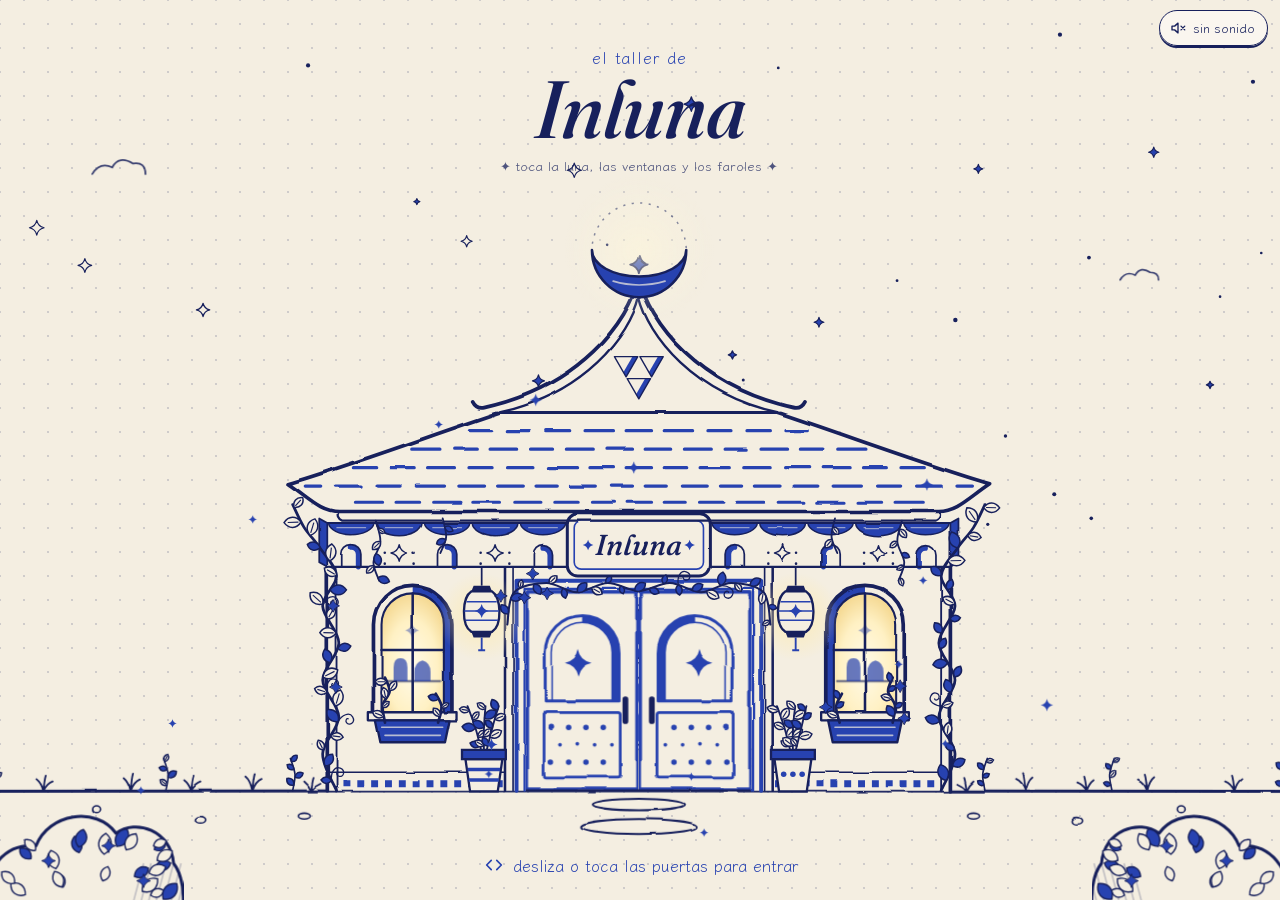
==== index.html @ dbde8cce "Catálogo digital Inluna: taller interactivo, galería de arcos y panel Co-Authored-By: Claude Opus 5." ====
<!doctype html>
<html lang="es">
<head>
  <meta charset="utf-8">
  <meta name="viewport" content="width=device-width, initial-scale=1, viewport-fit=cover">
  <title>Inluna · catálogo del taller</title>
  <meta name="description" content="Entra al taller de Inluna y descubre piezas hechas a mano, dibujadas con tinta azul.">
  <meta name="theme-color" content="#f4eee1">

  <!-- Vista previa cuando compartes el enlace (WhatsApp, Facebook…).
       Si cambias de dirección, actualiza estas dos líneas (ver LEEME.md, paso 3). -->
  <meta property="og:type" content="website">
  <meta property="og:url" content="https://7js2y6nz9j-netizen.github.io/catalogo/">
  <meta property="og:title" content="Inluna · catálogo del taller">
  <meta property="og:description" content="Entra al taller y descubre las piezas hechas a mano.">
  <meta property="og:image" content="https://7js2y6nz9j-netizen.github.io/catalogo/img/compartir.png">
  <meta name="twitter:card" content="summary_large_image">

  <link rel="icon" href="img/icono.svg" type="image/svg+xml">
  <link rel="apple-touch-icon" href="img/icono-180.png">
  <link rel="preconnect" href="https://fonts.googleapis.com">
  <link rel="preconnect" href="https://fonts.gstatic.com" crossorigin>
  <link rel="stylesheet" href="https://fonts.googleapis.com/css2?family=Fraunces:ital,opsz,wght@0,9..144,400..600;1,9..144,400..600&family=Klee+One:wght@400;600&display=swap">
  <link rel="stylesheet" href="css/base.css">
  <link rel="stylesheet" href="css/piezas.css">
  <link rel="stylesheet" href="css/catalogo.css">
</head>
<body>
  <!-- 1 · Cargador: los tres triángulos girando -->
  <div id="cargador" class="cargador" role="status" aria-live="polite">
    <div class="cargador-centro">
      <svg class="logo logo-giro" viewBox="0 0 100 88" aria-hidden="true" focusable="false">
        <g class="tri" style="transform-origin:26px 16.7px"><path class="tri-fondo" d="M4,4L48,4L26,42.1Z"/><path class="tri-banda" d="M37.8,4L48,4L26,42.1L20.9,33.3Z"/><path class="tri-borde" pathLength="1" d="M4,4L48,4L26,42.1Z"/></g>
        <g class="tri" style="transform-origin:74px 16.7px"><path class="tri-fondo" d="M52,4L96,4L74,42.1Z"/><path class="tri-banda" d="M85.8,4L96,4L74,42.1L68.9,33.3Z"/><path class="tri-borde" pathLength="1" d="M52,4L96,4L74,42.1Z"/></g>
        <g class="tri" style="transform-origin:50px 58px"><path class="tri-fondo" d="M28,45.3L72,45.3L50,83.4Z"/><path class="tri-banda" d="M61.8,45.3L72,45.3L50,83.4L44.9,74.6Z"/><path class="tri-borde" pathLength="1" d="M28,45.3L72,45.3L50,83.4Z"/></g>
      </svg>
      <p class="cargador-texto">abriendo el taller</p>
    </div>
  </div>

  <!-- 2 · Entrada: la fachada interactiva (js/fachada.js) -->
  <section id="entrada" class="entrada" aria-label="Entrada al taller" hidden></section>

  <!-- 3 · Interior: la galería de arcos (js/taller.js) -->
  <main id="taller" class="taller" hidden>
    <div class="t-pared papel" aria-hidden="true"></div>
    <div class="t-luna"></div>
    <div class="t-friso" aria-hidden="true"></div>
    <div class="t-enredaderas" aria-hidden="true"></div>
    <div class="t-lamparas"></div>
    <div class="t-contenido">
      <header class="t-cabecera"></header>
      <section class="galeria" aria-label="Colecciones del taller">
        <div class="arcada" role="list" tabindex="0" aria-label="Desliza para ver las colecciones"></div>
        <button class="galeria-flecha anterior" type="button" aria-label="Colección anterior"><svg class="icono" viewBox="0 0 24 24" fill="none" stroke="currentColor" stroke-width="2" stroke-linecap="round" stroke-linejoin="round" aria-hidden="true"><path d="M15 5l-7 7 7 7"/></svg></button>
        <button class="galeria-flecha siguiente" type="button" aria-label="Colección siguiente"><svg class="icono" viewBox="0 0 24 24" fill="none" stroke="currentColor" stroke-width="2" stroke-linecap="round" stroke-linejoin="round" aria-hidden="true"><path d="M9 5l7 7-7 7"/></svg></button>
      </section>
      <div class="galeria-pie">
        <div class="puntos"></div>
        <p class="galeria-pista">← desliza para recorrer el taller →</p>
      </div>
      <nav class="t-contacto" aria-label="Contacto"></nav>
    </div>
  </main>

  <!-- Colección abierta, ficha de cada pieza y contacto -->
  <section id="coleccion" class="coleccion papel" aria-labelledby="col-titulo" hidden></section>
  <dialog id="ficha" class="ficha" aria-labelledby="ficha-nombre"></dialog>
  <dialog id="contacto" class="dialogo-contacto" aria-label="Contacto y pedidos"></dialog>
  <div id="avisos" class="avisos" aria-live="polite"></div>

  <!-- Filtro de tinta para fotos que aún no tienen su versión dibujada -->
  <svg width="0" height="0" style="position:absolute" aria-hidden="true" focusable="false">
    <filter id="tinta-foto" color-interpolation-filters="sRGB">
      <feColorMatrix type="matrix" values="0.2126 0.7152 0.0722 0 0  0.2126 0.7152 0.0722 0 0  0.2126 0.7152 0.0722 0 0  0 0 0 1 0"/>
      <feComponentTransfer><feFuncR type="discrete" tableValues="0 0.3 0.6 1"/><feFuncG type="discrete" tableValues="0 0.3 0.6 1"/><feFuncB type="discrete" tableValues="0 0.3 0.6 1"/></feComponentTransfer>
      <feComponentTransfer><feFuncR type="table" tableValues="0.09 0.153 0.957"/><feFuncG type="table" tableValues="0.125 0.259 0.933"/><feFuncB type="table" tableValues="0.361 0.69 0.882"/></feComponentTransfer>
    </filter>
  </svg>

  <noscript><p style="position:relative;z-index:99;padding:24px;text-align:center">Para entrar al taller necesitas activar JavaScript.</p></noscript>

  <script src="js/config.js"></script>
  <script src="js/arte.js"></script>
  <script src="js/escenas.js"></script>
  <script src="js/sonido.js"></script>
  <script src="js/demo.js"></script>
  <script src="js/datos.js"></script>
  <script src="js/nucleo.js"></script>
  <script src="js/animaciones.js"></script>
  <script src="js/fachada.js"></script>
  <script src="js/taller.js"></script>
  <script src="js/catalogo.js"></script>
</body>
</html>
---- css/base.css ----
/* ==================================================================
   base.css · Papel, tinta y tipografías compartidas (catálogo y panel)
   ================================================================== */
:root {
  --tinta: #2742b0;
  --oscura: #17205c;
  --papel: #f4eee1;
  --papel-2: #ebe2cf;
  --papel-3: #fbf8f1;
  --tinta-suave: rgba(39, 66, 176, 0.1);
  --linea: rgba(23, 32, 92, 0.18);
  --sombra: 0 14px 28px -16px rgba(23, 32, 92, 0.45);
  --f-titulo: 'Fraunces', 'Iowan Old Style', 'Palatino Linotype', Georgia, serif;
  --f-mano: 'Klee One', 'Segoe Print', 'Bradley Hand', 'Comic Sans MS', cursive;
  --f-ui: system-ui, -apple-system, 'Segoe UI', Roboto, 'Helvetica Neue', Arial, sans-serif;
  --radio: 14px;
  --seguro-abajo: env(safe-area-inset-bottom, 0px);
  --seguro-arriba: env(safe-area-inset-top, 0px);
  color-scheme: light;
}

*, *::before, *::after { box-sizing: border-box; }
html { -webkit-text-size-adjust: 100%; text-size-adjust: 100%; }
body {
  margin: 0;
  min-height: 100vh;
  min-height: 100svh;
  background-color: var(--papel);
  color: var(--oscura);
  font-family: var(--f-ui);
  font-size: 16px;
  line-height: 1.5;
  -webkit-font-smoothing: antialiased;
  -webkit-tap-highlight-color: transparent;
}
img, svg { display: block; max-width: 100%; }
button, input, textarea, select { font: inherit; color: inherit; }
a { color: inherit; }
[hidden] { display: none !important; }

/* Papel punteado, como tu libreta */
.papel {
  background-color: var(--papel);
  background-image: radial-gradient(circle, rgba(23, 32, 92, 0.17) 1.05px, transparent 1.55px);
  background-size: 24px 24px;
  background-position: 12px 12px;
}

.solo-lectores {
  position: absolute !important; width: 1px; height: 1px; padding: 0; margin: -1px;
  overflow: hidden; clip: rect(0 0 0 0); white-space: nowrap; border: 0;
}

.icono { width: 1.25em; height: 1.25em; flex: none; }

/* ---------- Logo (colores por CSS para que siga a config.js) ---------- */
.logo { overflow: visible; }
.logo .tri-fondo { fill: var(--papel-3); }
.logo .tri-banda { fill: var(--tinta); }
.logo .tri-borde { fill: none; stroke: var(--oscura); stroke-width: 2.6; stroke-linejoin: round; }
.logo .tri-estrella { fill: none; stroke: var(--tinta); }

/* ---------- Botones ---------- */
.boton {
  display: inline-flex; align-items: center; justify-content: center; gap: 0.55em;
  min-height: 48px; padding: 0.7em 1.3em;
  border: 2px solid var(--oscura); border-radius: 999px;
  background: var(--papel-3); color: var(--oscura);
  font-family: var(--f-ui); font-weight: 600; font-size: 15px; line-height: 1.2;
  text-decoration: none; cursor: pointer;
  box-shadow: 0 3px 0 var(--oscura);
  transition: transform 0.15s ease, box-shadow 0.15s ease, background-color 0.2s ease;
}
.boton:hover { background: #fff; }
.boton:active { transform: translateY(3px); box-shadow: 0 0 0 var(--oscura); }
.boton:focus-visible { outline: 3px solid var(--tinta); outline-offset: 3px; }
.boton-tinta { background: var(--tinta); color: var(--papel-3); }
.boton-tinta:hover { background: #2f4dc4; }
.boton-plano { box-shadow: none; border-color: var(--linea); background: transparent; }
.boton-plano:active { transform: scale(0.97); }
.boton[disabled], .boton[aria-disabled='true'] { opacity: 0.55; pointer-events: none; }
.boton-icono {
  display: inline-grid; place-items: center; width: 44px; height: 44px; padding: 0;
  border: 1.5px solid var(--linea); border-radius: 50%;
  background: var(--papel-3); color: var(--oscura); cursor: pointer; text-decoration: none;
  transition: transform 0.15s ease, background-color 0.2s ease;
}
.boton-icono:active { transform: scale(0.92); }
.boton-icono:focus-visible { outline: 3px solid var(--tinta); outline-offset: 2px; }

/* ---------- Avisos (toasts) ---------- */
.avisos {
  position: fixed; left: 0; right: 0; bottom: calc(18px + var(--seguro-abajo)); z-index: 200;
  display: grid; justify-items: center; gap: 8px; pointer-events: none; padding: 0 16px;
}
.aviso {
  max-width: 420px; padding: 11px 18px; border-radius: 14px;
  background: var(--oscura); color: var(--papel-3);
  font-size: 14.5px; line-height: 1.35; box-shadow: var(--sombra);
  animation: aviso-entra 0.35s cubic-bezier(0.2, 0.9, 0.3, 1.2) both;
}
.aviso.error { background: #7a1f2b; }
.aviso.sale { animation: aviso-sale 0.3s ease both; }
@keyframes aviso-entra { from { opacity: 0; transform: translateY(14px) scale(0.96); } }
@keyframes aviso-sale { to { opacity: 0; transform: translateY(8px); } }

/* ---------- Animaciones compartidas ---------- */
@keyframes trazar { to { stroke-dashoffset: 0; } }
@keyframes aparecer { from { opacity: 0; } to { opacity: 1; } }
@keyframes girar { 0% { transform: rotate(0deg); } 50%, 100% { transform: rotate(360deg); } }

/* Logo girando (carga) */
.logo-giro .tri { animation: girar 1.8s cubic-bezier(0.65, 0, 0.35, 1) 0.35s infinite both; }
.logo-giro .tri:nth-child(2) { animation-delay: 0.46s; }
.logo-giro .tri:nth-child(3) { animation-delay: 0.57s; }
.logo-giro .tri-borde { stroke-dasharray: 1 1; stroke-dashoffset: 1; animation: trazar 0.6s cubic-bezier(0.6, 0, 0.3, 1) forwards; }
.logo-giro .tri:nth-child(2) .tri-borde { animation-delay: 0.08s; }
.logo-giro .tri:nth-child(3) .tri-borde { animation-delay: 0.16s; }
.logo-giro .tri-banda { opacity: 0; animation: aparecer 0.35s ease 0.35s forwards; }
.logo-giro.quieto .tri { animation: none; }

@media (prefers-reduced-motion: reduce) {
  *, *::before, *::after { animation-duration: 0.01ms !important; animation-iteration-count: 1 !important; transition-duration: 0.01ms !important; scroll-behavior: auto !important; }
  .logo-giro .tri { animation: none !important; }
}
---- css/piezas.css ----
/* ==================================================================
   piezas.css · Marcos de arco y animaciones "de uso" de cada pieza
   (los comparten el catálogo y la vista previa del panel)
   ================================================================== */
.marco { position: relative; display: block; aspect-ratio: 4 / 5; transition: transform 0.2s ease; }
.marco-img {
  position: absolute; left: 5.6%; right: 5.6%; top: 4.4%; bottom: 3.2%; overflow: hidden;
  border-radius: 50% 50% 0 0 / 38.5% 38.5% 0 0; background: var(--papel-2);
}
.marco-img img { width: 100%; height: 100%; object-fit: cover; opacity: 0; transition: opacity 0.4s ease; }
.marco-img img.cargada { opacity: 1; }
.marco-arco { position: absolute; inset: 0; width: 100%; height: 100%; pointer-events: none; }
.sin-foto { display: grid; place-items: center; width: 100%; height: 100%; }
.sin-foto .logo { width: 40%; opacity: 0.45; }
/* fotos que aún no tienen su versión dibujada: filtro de tinta en vivo */
.foto-cruda { filter: url(#tinta-foto); }

/* ---------- animaciones de uso ---------- */
.marco-img.anim-girar { background: var(--papel); }
.anim-colgar img { transform-origin: 50% 4%; animation: colgar 2s ease-in-out infinite alternate; }
.anim-girar img { animation: girar-lento 10s linear infinite; }
.anim-flores img { transform-origin: 50% 100%; animation: mecerse 2.2s ease-in-out infinite alternate; }
.anim-hojear img { transform-origin: 20% 90%; animation: hojear-libro 2.6s ease-in-out infinite; }
@keyframes colgar { from { transform: rotate(-3.5deg); } to { transform: rotate(3.5deg); } }
@keyframes girar-lento { from { transform: rotate(0deg) scale(1.12); } to { transform: rotate(360deg) scale(1.12); } }
@keyframes mecerse { from { transform: rotate(-2.2deg); } to { transform: rotate(2.2deg); } }
@keyframes hojear-libro { 0%, 60%, 100% { transform: rotate(0); } 72% { transform: rotate(-2deg) translateY(-2px); } }
.anim-capa { position: absolute; pointer-events: none; z-index: 1; }
.anim-capa svg { width: 100%; height: 100%; overflow: visible; }
.anim-capa.vapor { left: 31%; top: 2%; width: 34%; height: 33%; }
.vapor path { fill: none; stroke: var(--tinta); stroke-width: 3; stroke-linecap: round; opacity: 0; animation: vapor 2.1s ease-out infinite; }
.vapor .v2 { animation-delay: 0.7s; }
.vapor .v3 { animation-delay: 1.4s; }
@keyframes vapor {
  0% { opacity: 0; transform: translateY(16px) scaleY(0.6); }
  30% { opacity: 0.8; }
  100% { opacity: 0; transform: translateY(-12px) scaleY(1.05); }
}
.anim-capa.llama { left: 41%; top: 4%; width: 18%; height: 18%; }
.llama path { transform-box: fill-box; transform-origin: 50% 100%; }
.llama .ll-a { fill: var(--tinta); stroke: var(--oscura); stroke-width: 1.4; animation: llama 0.7s ease-in-out infinite alternate; }
.llama .ll-b { fill: #fff3c4; animation: llama 0.5s ease-in-out infinite alternate-reverse; }
@keyframes llama { from { transform: scale(1, 1) skewX(-4deg); } to { transform: scale(0.9, 1.12) skewX(4deg); } }
.anim-capa.hoja {
  right: 3%; bottom: 2%; width: 30%; aspect-ratio: 1; transform-origin: 100% 100%;
  background: linear-gradient(135deg, rgba(0, 0, 0, 0) 49%, #fffdf6 50%, #e7dcc4 100%);
  clip-path: polygon(100% 0, 100% 100%, 0 100%); filter: drop-shadow(-2px -2px 2px rgba(23, 32, 92, 0.3));
  animation: pagina 2.6s ease-in-out infinite;
}
@keyframes pagina { 0%, 50%, 100% { transform: scale(0.12); } 66% { transform: scale(1); } 82% { transform: scale(0.85); } }
.anim-capa.brillo {
  inset: 0; background: linear-gradient(115deg, transparent 36%, rgba(255, 255, 255, 0.8) 50%, transparent 64%);
  transform: translateX(-130%); animation: brillo 2.8s ease-in-out infinite;
}
@keyframes brillo { 0%, 55% { transform: translateX(-130%); } 100% { transform: translateX(130%); } }
.anim-capa.flores { left: 26%; top: 1%; width: 48%; height: 24%; }
.flores path { fill: var(--tinta); transform-box: fill-box; transform-origin: center; animation: flor-brota 2.2s ease-in-out infinite; }
.flores .f2 { animation-delay: 0.35s; }
.flores .f3 { animation-delay: 0.7s; }
@keyframes flor-brota { 0%, 100% { transform: scale(0) rotate(0); } 35%, 70% { transform: scale(1) rotate(45deg); } }

@media (prefers-reduced-motion: reduce) {
  [class*='anim-'] img, .anim-capa, .anim-capa * { animation: none !important; }
}
---- css/catalogo.css ----
/* ==================================================================
   catalogo.css · Cargador → fachada interactiva → galería de arcos →
   colección → pieza. Todo alineado a un eje central.
   ================================================================== */
html.sin-scroll, html.sin-scroll body { overflow: hidden; }
body { overflow-x: hidden; }

/* ------------------------------------------------------------------
   1. CARGADOR
   ------------------------------------------------------------------ */
.cargador { position: fixed; inset: 0; z-index: 60; display: grid; place-items: center; }
.cargador::before {
  content: ''; position: absolute; inset: 0;
  background-color: var(--papel);
  background-image: radial-gradient(circle, rgba(23, 32, 92, 0.17) 1.05px, transparent 1.55px);
  background-size: 24px 24px; background-position: 12px 12px;
  transition: opacity 0.6s ease;
}
.cargador.transparente::before { opacity: 0; }
.cargador.transparente { pointer-events: none; }
.cargador-centro { position: relative; display: grid; justify-items: center; gap: 22px; padding: 20px; }
.logo-giro { width: 88px; height: auto; transform-origin: 50% 50%; }
.cargador-texto {
  margin: 0; padding-left: 0.34em; font-family: var(--f-mano); font-size: 13px;
  letter-spacing: 0.34em; color: var(--tinta); opacity: 0.8; transition: opacity 0.3s ease;
}
.cargador.transparente .cargador-texto { opacity: 0; }
.cargador-error { display: grid; justify-items: center; gap: 12px; max-width: 320px; text-align: center; }
.cargador-error h2 { margin: 0; font-family: var(--f-titulo); font-style: italic; font-weight: 500; font-size: 26px; }
.cargador-error p { margin: 0; font-family: var(--f-mano); }
.cargador-error .fila-botones { display: flex; flex-wrap: wrap; justify-content: center; gap: 10px; margin-top: 6px; }

/* ------------------------------------------------------------------
   Botón de sonido (en todas las escenas) y destellos al tocar
   ------------------------------------------------------------------ */
.boton-sonido {
  position: fixed; top: calc(10px + var(--seguro-arriba)); right: 12px; z-index: 55;
  display: inline-flex; align-items: center; gap: 6px; min-height: 36px; padding: 5px 12px 5px 9px;
  border: 1.5px solid var(--oscura); border-radius: 999px; background: rgba(251, 248, 241, 0.88);
  -webkit-backdrop-filter: blur(6px); backdrop-filter: blur(6px);
  font-family: var(--f-mano); font-size: 12.5px; color: var(--oscura); cursor: pointer;
  box-shadow: 0 2px 0 var(--oscura); animation: aparecer 0.5s ease both;
}
.boton-sonido .icono { width: 18px; height: 18px; }
.boton-sonido[aria-pressed='true'] { background: var(--tinta); color: var(--papel-3); border-color: var(--tinta); }
.boton-sonido:active { transform: translateY(2px); box-shadow: none; }
.destellos { position: fixed; inset: 0; z-index: 70; pointer-events: none; overflow: hidden; }
.chispita {
  position: absolute; background: var(--tinta);
  -webkit-mask: var(--destello) center / contain no-repeat; mask: var(--destello) center / contain no-repeat;
}
.chispita.clara { background: #fff4cc; }

/* ------------------------------------------------------------------
   2. ENTRADA · la fachada simétrica
   ------------------------------------------------------------------ */
.entrada {
  position: fixed; inset: 0; z-index: 40; overflow: hidden; background: var(--papel);
  touch-action: pinch-zoom; -webkit-user-select: none; user-select: none;
}
.entrada.desvanecer { opacity: 0; transition: opacity 0.42s ease; pointer-events: none; }
.escena {
  position: absolute; inset: 0;
  background-color: var(--papel);
  background-image: radial-gradient(circle, rgba(23, 32, 92, 0.17) 1.05px, transparent 1.55px);
  background-size: 24px 24px; background-position: 12px 12px;
}
.cielo-fondo { position: absolute; left: 0; right: 0; top: 0; height: 62%; pointer-events: none; opacity: 0; transition: opacity 0.8s ease 0.2s; }
.cielo-fondo svg { width: 100%; height: 100%; }
.entrada.lista .cielo-fondo { opacity: 1; }
.chispa { transform-box: fill-box; transform-origin: center; animation: titilar 2.6s ease-in-out calc(var(--i, 0) * -0.55s) infinite; }
@keyframes titilar { 0%, 100% { opacity: 1; transform: scale(1); } 50% { opacity: 0.3; transform: scale(0.6); } }
.nube { position: absolute; pointer-events: none; opacity: 0; transition: opacity 1s ease 0.5s; }
.entrada.lista .nube { opacity: 0.85; }
.nube svg { width: 100%; animation: nube 11s ease-in-out infinite alternate; }
.nube-1 { top: 17%; left: 7%; width: 76px; }
.nube-2 { top: 29%; right: 8%; width: 60px; }
.nube-2 svg { animation-duration: 9s; animation-direction: alternate-reverse; }
@keyframes nube { to { transform: translateX(26px); } }
.fugaz {
  position: absolute; top: var(--y, 12vh); left: -22vw; width: 96px; height: 2px; pointer-events: none; opacity: 0;
  background: linear-gradient(90deg, transparent, var(--oscura)); border-radius: 2px; transform: rotate(16deg);
}
.fugaz::after {
  content: ''; position: absolute; right: -7px; top: -6px; width: 14px; height: 14px; background: var(--tinta);
  -webkit-mask: var(--destello) center / contain no-repeat; mask: var(--destello) center / contain no-repeat;
}
.fugaz.vuela { animation: fugaz 1s cubic-bezier(0.3, 0, 0.6, 1) forwards; }
@keyframes fugaz {
  0% { opacity: 0; transform: translate(0, 0) rotate(16deg); }
  12% { opacity: 1; }
  100% { opacity: 0; transform: translate(135vw, 38vw) rotate(16deg); }
}

.entrada-columna { position: absolute; inset: 0; display: flex; flex-direction: column; align-items: center; }
.entrada-titulo {
  position: relative; z-index: 4; text-align: center; flex: none;
  padding: calc(clamp(20px, 5vh, 56px) + var(--seguro-arriba)) 20px 0;
  opacity: 0; transition: opacity 0.7s ease 0.15s;
}
.entrada.lista .entrada-titulo { opacity: 1; }
.entrada-antes { margin: 0 0 2px; font-family: var(--f-mano); font-size: 16px; letter-spacing: 0.06em; color: var(--tinta); }
.entrada-nombre {
  margin: 0; font-family: var(--f-titulo); font-style: italic; font-weight: 500;
  font-size: clamp(44px, min(14vw, 9vh), 88px); line-height: 0.95; letter-spacing: -0.015em;
}
.cielo { position: relative; z-index: 3; flex: 1 1 0; min-height: 64px; width: 100%; display: grid; place-items: center; }
.luna {
  width: clamp(64px, min(30vw, 17vh), 150px); aspect-ratio: 1; padding: 0; border: 0; background: none; cursor: pointer;
  opacity: 0; transform: scale(0.7); transition: opacity 0.7s ease 0.25s, transform 0.7s cubic-bezier(0.2, 0.9, 0.3, 1.3) 0.25s;
}
.entrada.lista .luna { opacity: 1; transform: none; }
.luna svg { width: 100%; height: 100%; overflow: visible; animation: luna-flota 3.6s ease-in-out infinite alternate; }
.luna .luna-halo, .luna .luna-llena { transform-box: fill-box; transform-origin: center; }
.luna .luna-halo { opacity: 0.55; }
.luna .luna-llena { opacity: 0; }
.luna.brilla svg { animation: luna-brilla 0.9s ease; }
.luna.brilla .luna-llena { animation: luna-llena 0.9s ease; }
.luna.brilla .luna-halo { animation: luna-halo 0.9s ease; }
.luna:focus-visible { outline: 3px solid var(--tinta); outline-offset: 4px; border-radius: 50%; }
@keyframes luna-flota { to { transform: translateY(-6px); } }
@keyframes luna-brilla { 35% { transform: scale(1.14) rotate(-5deg); } }
@keyframes luna-llena { 25%, 60% { opacity: 0.95; } }
@keyframes luna-halo { 35% { opacity: 1; transform: scale(1.25); } }

.casa {
  position: relative; z-index: 2; flex: none;
  width: min(118vw, 780px, calc((100vh - 300px) * 1.2308));
  width: min(118vw, 780px, calc((100svh - 300px) * 1.2308));
  aspect-ratio: 640 / 520;
}
.casa > .fachada-svg { position: absolute; inset: 0; width: 100%; height: 100%; overflow: visible; pointer-events: none; }
.fachada-casa { z-index: 2; opacity: 0; transition: opacity 0.7s ease; }
.fachada-viva { z-index: 5; }
.entrada.lista .fachada-casa { opacity: 1; }
.fz-letrero { font-family: var(--f-titulo); font-style: italic; font-weight: 500; font-size: 25px; }
.fz-logo { opacity: 0; }
.fz-logo.visible { opacity: 1; }

/* enredaderas que crecen */
.fachada-viva .tallo, .t-enredaderas .tallo { stroke-dasharray: 1 1; stroke-dashoffset: 1; }
.fachada-viva .hoja, .t-enredaderas .hoja { transform-box: fill-box; transform-origin: 0% 50%; transform: scale(0); }
.fachada-viva .hoja.flor, .t-enredaderas .hoja.flor { transform-origin: 50% 50%; }
.entrada.viva .fachada-viva .tallo,
.taller .t-enredaderas .tallo { animation: trazar calc(var(--dur, 1.8s) * 0.7) linear calc(var(--d, 0s) * 0.7) forwards; }
.entrada.viva .fachada-viva .hoja,
.taller .t-enredaderas .hoja { animation: brotar 0.4s cubic-bezier(0.3, 1.6, 0.5, 1) calc(var(--d, 0s) * 0.7) forwards; }
@keyframes brotar { to { transform: scale(1); } }

/* puertas: se abren según --abre (0 a 1) */
.puertas { position: absolute; z-index: 1; perspective: 700px; perspective-origin: 50% 40%; opacity: 0; transition: opacity 0.7s ease; }
.entrada.lista .puertas { opacity: 1; }
.puertas::after {
  content: ''; position: absolute; left: -45%; right: -45%; top: 15%; bottom: -35%; pointer-events: none; z-index: 3;
  background: radial-gradient(closest-side, rgba(255, 242, 200, 0.9), rgba(255, 242, 200, 0));
  opacity: calc(var(--abre, 0) * 1); transition: opacity 0.5s ease;
}
.hueco { position: absolute; inset: 0; overflow: hidden; background: var(--papel); }
.hueco svg { width: 100%; height: 100%; }
.hueco-marco { animation: flotar-hueco 1.8s ease-in-out calc(var(--i, 0) * -0.6s) infinite alternate; }
@keyframes flotar-hueco { to { transform: translateY(-5px); } }
.puertas-boton {
  position: absolute; inset: 0; padding: 0; margin: 0; border: 0; background: none;
  cursor: grab; transform-style: preserve-3d; touch-action: none;
}
.entrada.arrastrando .puertas-boton { cursor: grabbing; }
.puertas-boton:focus-visible { outline: 3px solid var(--tinta); outline-offset: 6px; }
.hoja-puerta {
  position: absolute; top: 0; bottom: 0; width: 50%;
  transform-style: preserve-3d; transition: transform 0.6s cubic-bezier(0.3, 0.1, 0.2, 1);
}
.hoja-puerta.izq { left: 0; transform-origin: 0 50%; transform: rotateY(calc(var(--abre, 0) * 84deg)); }
.hoja-puerta.der { right: 0; transform-origin: 100% 50%; transform: rotateY(calc(var(--abre, 0) * -84deg)); }
.entrada.arrastrando .hoja-puerta { transition: none; }
.hoja-puerta svg { width: 100%; height: 100%; }
.hoja-puerta.der svg { transform: scaleX(-1); }
.hoja-puerta::after {
  content: ''; position: absolute; inset: 0; opacity: calc(var(--abre, 0) * 1);
  background: linear-gradient(90deg, rgba(23, 32, 92, 0.08), rgba(23, 32, 92, 0.5));
}
.hoja-puerta.der::after { background: linear-gradient(270deg, rgba(23, 32, 92, 0.08), rgba(23, 32, 92, 0.5)); }
.entrada.llamar:not(.arrastrando):not(.abriendo) .hoja-puerta.izq { animation: entreabrir-izq 2.8s ease-in-out infinite; }
.entrada.llamar:not(.arrastrando):not(.abriendo) .hoja-puerta.der { animation: entreabrir-der 2.8s ease-in-out infinite; }
@keyframes entreabrir-izq { 0%, 50%, 100% { transform: rotateY(0deg); } 66% { transform: rotateY(20deg); } 82% { transform: rotateY(5deg); } }
@keyframes entreabrir-der { 0%, 50%, 100% { transform: rotateY(0deg); } 66% { transform: rotateY(-20deg); } 82% { transform: rotateY(-5deg); } }
@media (hover: hover) {
  .entrada:not(.abriendo) .puertas-boton:hover .hoja-puerta { animation: none; }
  .entrada:not(.abriendo):not(.arrastrando) .puertas-boton:hover .hoja-puerta.izq { transform: rotateY(16deg); }
  .entrada:not(.abriendo):not(.arrastrando) .puertas-boton:hover .hoja-puerta.der { transform: rotateY(-16deg); }
}

/* ventanas, faroles y macetas que se pueden tocar */
.ventana-luz, .farol, .maceta { position: absolute; padding: 0; margin: 0; border: 0; background: none; cursor: pointer; }
.ventana-luz { z-index: 1; opacity: 0; transition: opacity 0.7s ease; }
.entrada.lista .ventana-luz { opacity: 1; }
.ventana-luz svg { width: 100%; height: 100%; }
.ventana-luz .vl-apagada { opacity: 0; transition: opacity 0.3s ease; }
.ventana-luz.apagada .vl-apagada { opacity: 0.9; }
.ventana-luz .vl-destello { transform-box: fill-box; transform-origin: center; animation: titilar 2.2s ease-in-out infinite; }
.farol { z-index: 3; transform-origin: 50% 0; animation: farol-quieto 2.4s ease-in-out infinite alternate; opacity: 0; transition: opacity 0.7s ease; }
.entrada.lista .farol { opacity: 1; }
.farol svg { position: relative; width: 100%; height: 100%; overflow: visible; transform-origin: 50% 0; }
.farol.mece svg { animation: farol-mece 1.4s cubic-bezier(0.3, 0, 0.3, 1); }
.farol-luz {
  position: absolute; left: 50%; top: 50%; width: 190%; aspect-ratio: 1; border-radius: 50%; pointer-events: none;
  transform: translate(-50%, -45%); background: radial-gradient(closest-side, rgba(255, 234, 166, 0.7), rgba(255, 234, 166, 0));
  animation: farol-luz 1.8s ease-in-out infinite alternate;
}
.farol.mece .farol-luz { animation: farol-destella 1.4s ease; }
@keyframes farol-quieto { from { transform: rotate(-2deg); } to { transform: rotate(2deg); } }
@keyframes farol-mece { 12% { transform: rotate(22deg); } 32% { transform: rotate(-15deg); } 52% { transform: rotate(9deg); } 74% { transform: rotate(-4deg); } 100% { transform: rotate(0); } }
@keyframes farol-luz { from { opacity: 0.65; } to { opacity: 1; } }
@keyframes farol-destella { 20% { opacity: 1; transform: translate(-50%, -45%) scale(1.3); } }
.maceta { z-index: 3; opacity: 0; transition: opacity 0.7s ease; }
.entrada.lista .maceta { opacity: 1; }
.maceta svg { width: 100%; height: 100%; overflow: visible; }
.maceta .mc-planta { transform-box: fill-box; transform-origin: 50% 100%; animation: planta 2.6s ease-in-out infinite alternate; }
.maceta .mc-flor { transform: scale(0); transition: transform 0.45s cubic-bezier(0.3, 1.7, 0.5, 1); }
.maceta.florece .mc-flor { transform: scale(1); }
.maceta.gira .mc-flor { animation: flor-gira 0.7s ease; }
@keyframes planta { from { transform: rotate(-2.5deg); } to { transform: rotate(2.5deg); } }
@keyframes flor-gira { 50% { transform: scale(1.3) rotate(72deg); } 100% { transform: scale(1) rotate(144deg); } }
.ventana-luz:focus-visible, .farol:focus-visible, .maceta:focus-visible { outline: 3px solid var(--tinta); outline-offset: 3px; border-radius: 10px; }

.entrada-pistas {
  position: relative; z-index: 4; flex: none; text-align: center;
  padding: clamp(6px, 1.5vh, 14px) 16px calc(clamp(14px, 3vh, 34px) + var(--seguro-abajo));
}
.entrada-pista {
  display: inline-flex; align-items: center; gap: 8px; margin: 0;
  font-family: var(--f-mano); font-size: 16px; color: var(--tinta);
  opacity: 0; transition: opacity 0.5s ease 0.5s;
}
.entrada-pista2 { margin: 8px 0 0; font-family: var(--f-mano); font-size: 13px; color: var(--oscura); opacity: 0; transition: opacity 0.6s ease 1.8s; }
.entrada.viva .entrada-pista { opacity: 1; }
.entrada.viva .entrada-pista2 { opacity: 0.75; }
.entrada.abriendo .entrada-pista, .entrada.abriendo .entrada-pista2 { opacity: 0; transition-delay: 0s; transition-duration: 0.25s; }
.pista-icono { width: 22px; height: 22px; animation: senalar-lados 1.2s ease-in-out infinite; }
@keyframes senalar-lados { 50% { transform: scaleX(1.3); } }
.entrada.abriendo .fachada-viva { opacity: 0; transition: opacity 0.35s ease 0.25s; }

.frente { position: absolute; left: 0; right: 0; bottom: 0; height: 0; z-index: 6; pointer-events: none; }
.arbusto { position: absolute; bottom: -10px; width: clamp(76px, 20vw, 200px); opacity: 0; transition: opacity 0.8s ease 0.4s; }
.entrada.lista .arbusto { opacity: 1; }
.arbusto svg { width: 100%; }
.arbusto.izq { left: -14px; }
.arbusto.der { right: -14px; transform: scaleX(-1); }
.chispas-vivas { position: absolute; inset: 0; z-index: 7; pointer-events: none; }
.chispa-viva {
  position: absolute; left: -5px; top: -5px; width: 9px; height: 9px; background: var(--tinta);
  -webkit-mask: var(--destello) center / contain no-repeat; mask: var(--destello) center / contain no-repeat;
  animation: chispa-viva 1.8s ease-in-out infinite alternate;
}
.chispa-viva.grande { width: 13px; height: 13px; left: -7px; top: -7px; }
@keyframes chispa-viva { from { opacity: 0.2; scale: 0.55; } to { opacity: 0.9; scale: 1.05; } }

/* ------------------------------------------------------------------
   3. TALLER · galería de arcos (pantalla completa, sin scroll)
   ------------------------------------------------------------------ */
.taller { position: fixed; inset: 0; overflow: hidden; background: var(--papel); }
.taller > * { transition: transform 0.5s cubic-bezier(0.2, 0.8, 0.2, 1), opacity 0.4s ease, filter 0.4s ease; }
.taller.atras .t-contenido { transform: scale(0.94); opacity: 0.5; }
.t-pared { position: absolute; inset: 0; }
.t-friso {
  position: absolute; left: 0; right: 0; top: 0; z-index: 5; height: 54px;
  background-repeat: repeat-x; background-size: auto 100%; background-position: 50% 0;
  animation: friso-baja 0.6s cubic-bezier(0.2, 0.8, 0.25, 1) both;
}
@keyframes friso-baja { from { transform: translateY(-100%); } }
.t-luna {
  position: absolute; left: 50%; top: calc(54px + clamp(64px, 12vh, 108px)); z-index: 1;
  width: min(92vw, calc(var(--nicho) * 1.62)); margin-left: calc(min(92vw, calc(var(--nicho) * 1.62)) / -2);
  opacity: 0; animation: aparecer 0.8s ease 0.15s forwards;
}
.t-luna-boton { display: block; width: 100%; padding: 0; border: 0; background: none; cursor: pointer; }
.t-luna-boton svg { width: 100%; height: auto; }
.t-luna-boton.brilla svg { animation: luna-brilla 0.9s ease; }
.t-lamparas { position: absolute; left: 0; right: 0; top: 50px; z-index: 6; height: 0; }
.t-lampara {
  position: absolute; top: 0; width: 56px; padding: 0; border: 0; background: none; cursor: pointer;
  transform-origin: 50% 0; animation: farol-quieto 2.6s ease-in-out infinite alternate;
}
.t-lampara.izq { left: max(8px, calc(50% - var(--nicho) * 0.5 - 92px)); }
.t-lampara.der { right: max(8px, calc(50% - var(--nicho) * 0.5 - 92px)); animation-delay: -1.3s; }
.t-lampara svg { width: 100%; overflow: visible; transform-origin: 50% 0; }
.t-lampara.mece svg { animation: farol-mece 1.4s cubic-bezier(0.3, 0, 0.3, 1); }
.t-lampara .lp-luz { animation: farol-luz 1.8s ease-in-out infinite alternate; }
.t-enredaderas { position: absolute; left: 0; right: 0; top: 46px; z-index: 6; height: 0; pointer-events: none; }
.t-enr { position: absolute; top: 0; width: 44px; }
.t-enr svg { width: 100%; overflow: visible; }
.t-enr.izq { left: 0; }
.t-enr.der { right: 0; transform: scaleX(-1); }

.taller { --nicho: min(62vw, 310px, calc((100vh - 330px) * 0.64)); --nicho: min(62vw, 310px, calc((100svh - 330px) * 0.64)); }
.t-contenido {
  position: absolute; inset: 0; z-index: 3; display: grid;
  grid-template-columns: minmax(0, 1fr); grid-template-rows: auto minmax(0, 1fr) auto auto;
  padding-top: 54px;
}
.t-contenido > * { min-width: 0; }
.t-cabecera { text-align: center; padding: 10px 70px 0; animation: subir-suave 0.6s cubic-bezier(0.2, 0.8, 0.25, 1) 0.1s both; }
.t-antes { margin: 0; font-family: var(--f-mano); font-size: 14px; color: var(--tinta); letter-spacing: 0.06em; }
.t-nombre { margin: 0; font-family: var(--f-titulo); font-style: italic; font-weight: 500; font-size: clamp(34px, 9vw, 52px); line-height: 1; }
@keyframes subir-suave { from { opacity: 0; transform: translateY(14px); } }

.galeria { position: relative; min-height: 0; display: flex; align-items: center; }
.arcada {
  display: flex; align-items: center; width: 100%; height: 100%;
  overflow-x: auto; overflow-y: hidden; scroll-snap-type: x mandatory; scrollbar-width: none;
  overscroll-behavior-x: contain; touch-action: pan-x;
  padding: 10px calc(50% - var(--nicho) / 2);
}
.arcada::-webkit-scrollbar { display: none; }
.arcada:focus-visible { outline: none; }
.arcada:focus-visible .nicho.enfocado .nicho-placa { outline: 3px solid var(--tinta); outline-offset: 3px; }
.nicho-caja { flex: 0 0 var(--nicho); scroll-snap-align: center; animation: subir-suave 0.6s cubic-bezier(0.2, 0.8, 0.25, 1) 0.15s both; }
.pilar { flex: 0 0 20px; width: 20px; margin-top: calc(var(--nicho) * -0.35); opacity: 0.8; }
@media (min-width: 600px) { .pilar { flex-basis: 30px; width: 30px; } }
.pilar svg { width: 100%; }
.nicho {
  display: block; width: 100%; padding: 0; margin: 0; border: 0; background: none; cursor: pointer;
  color: inherit; text-align: center; transform-origin: 50% 55%; will-change: transform;
}
.nicho-marco { position: relative; display: block; aspect-ratio: 4 / 5; animation: flotar 3.2s ease-in-out infinite alternate; }
.nicho-marco::before {
  content: ''; position: absolute; left: -22%; right: -22%; top: -12%; bottom: -10%; z-index: -1; pointer-events: none;
  background: radial-gradient(closest-side, rgba(255, 240, 190, 0.95), rgba(255, 240, 190, 0) 72%);
  opacity: 0; transition: opacity 0.35s ease;
}
.nicho.enfocado .nicho-marco::before { opacity: 1; }
.nicho-sombra {
  display: block; width: 58%; height: 12px; margin: 6px auto 0; border-radius: 50%;
  background: radial-gradient(closest-side, rgba(23, 32, 92, 0.3), rgba(23, 32, 92, 0));
  animation: sombra-flota 3.2s ease-in-out infinite alternate;
}
.nicho-placa {
  display: block; width: 88%; margin: 6px auto 0; padding: 7px 10px 8px;
  background: var(--papel-3); border: 1.5px solid var(--oscura); border-radius: 12px; box-shadow: 0 3px 0 var(--oscura);
}
.nicho-nombre { display: block; font-family: var(--f-titulo); font-style: italic; font-weight: 500; font-size: clamp(17px, 5vw, 21px); line-height: 1.15; }
.nicho-cuenta { display: block; font-family: var(--f-mano); font-weight: 600; font-size: 13px; color: var(--tinta); }
.nicho-sello {
  position: absolute; left: 50%; top: -12px; z-index: 3; transform: translateX(-50%); white-space: nowrap;
  padding: 2px 11px; border: 1.5px solid var(--oscura); border-radius: 999px; background: var(--tinta); color: var(--papel-3);
  font-family: var(--f-mano); font-size: 12px; font-weight: 600; box-shadow: 0 2px 0 var(--oscura);
}
.galeria-vacia { margin: auto; padding: 20px; font-family: var(--f-mano); font-size: 17px; text-align: center; }
.galeria-flecha {
  position: absolute; top: 42%; z-index: 4; display: none; place-items: center; width: 48px; height: 48px;
  border: 2px solid var(--oscura); border-radius: 50%; background: var(--papel-3); color: var(--oscura);
  cursor: pointer; box-shadow: 0 3px 0 var(--oscura);
}
.galeria-flecha.anterior { left: max(12px, calc(50% - var(--nicho) * 0.5 - 150px)); }
.galeria-flecha.siguiente { right: max(12px, calc(50% - var(--nicho) * 0.5 - 150px)); }
.galeria-flecha:active { transform: translateY(2px); box-shadow: none; }
@media (hover: hover) and (pointer: fine) { .galeria-flecha { display: grid; } }

.galeria-pie { text-align: center; padding: 4px 16px 0; }
.puntos { display: flex; justify-content: center; gap: 2px; }
.puntos button { width: 24px; height: 24px; padding: 0; border: 0; background: none; cursor: pointer; display: grid; place-items: center; }
.puntos button::before { content: ''; width: 8px; height: 8px; border-radius: 50%; border: 1.5px solid var(--oscura); transition: transform 0.2s ease, background-color 0.2s ease; }
.puntos button.activo::before { background: var(--tinta); border-color: var(--tinta); transform: scale(1.3); }
.galeria-pista { margin: 0; font-family: var(--f-mano); font-size: 13px; color: var(--tinta); animation: pista-latido 1.6s ease-in-out infinite; transition: opacity 0.4s ease; }
.taller.recorrido .galeria-pista { opacity: 0; }
@keyframes pista-latido { 50% { transform: translateX(4px); } }
.t-contacto {
  display: flex; align-items: center; justify-content: center; gap: 14px;
  padding: 10px 16px calc(14px + var(--seguro-abajo));
  animation: subir-suave 0.6s cubic-bezier(0.2, 0.8, 0.25, 1) 0.3s both;
}
.boton-hueco { width: 44px; height: 44px; }
.t-contacto .boton-icono { border-color: var(--oscura); box-shadow: 0 2px 0 var(--oscura); }
.boton-pedido .icono { width: 16px; height: 16px; }

/* ------------------------------------------------------------------
   4. COLECCIÓN (se abre desde su arco)
   ------------------------------------------------------------------ */
.coleccion { position: fixed; inset: 0; z-index: 30; }
.col-scroll { position: absolute; inset: 0; overflow-y: auto; overscroll-behavior: contain; }
.col-barra {
  position: sticky; top: 0; z-index: 6; display: grid; grid-template-columns: 1fr auto 1fr; align-items: center; gap: 8px;
  padding: calc(8px + var(--seguro-arriba)) 12px 8px;
  background: rgba(244, 238, 225, 0.92); -webkit-backdrop-filter: blur(8px); backdrop-filter: blur(8px);
  border-bottom: 1px solid var(--linea);
}
.volver {
  justify-self: start; display: inline-flex; align-items: center; gap: 4px; min-height: 40px; padding: 0 15px 0 8px;
  border: 1.5px solid var(--oscura); border-radius: 999px; background: var(--papel-3);
  font-weight: 600; font-size: 14.5px; text-decoration: none; box-shadow: 0 2px 0 var(--oscura);
}
.volver:active { transform: translateY(2px); box-shadow: none; }
.col-marca .logo { width: 34px; }
.col-cabecera { text-align: center; padding: 22px 20px 0; }
.col-antes { margin: 0; font-family: var(--f-mano); color: var(--tinta); letter-spacing: 0.05em; }
.col-titulo { margin: 0; font-family: var(--f-titulo); font-style: italic; font-weight: 500; font-size: clamp(38px, 11vw, 62px); line-height: 1.05; }
.col-cuenta { margin: 4px 0 0; font-family: var(--f-mano); font-size: 15px; opacity: 0.85; }
.chips { display: flex; gap: 8px; overflow-x: auto; padding: 16px 16px 26px; scrollbar-width: none; justify-content: safe center; }
.chips::-webkit-scrollbar { display: none; }
.chip {
  flex: none; padding: 7px 15px; border: 1.5px solid var(--oscura); border-radius: 999px;
  background: var(--papel-3); font-size: 14px; font-weight: 600; text-decoration: none; white-space: nowrap;
}
.chip.activo { background: var(--tinta); border-color: var(--tinta); color: var(--papel-3); }

/* rejilla alineada: todas las tarjetas del mismo tamaño */
.rejilla {
  display: grid; grid-template-columns: repeat(auto-fill, minmax(min(40vw, 200px), 1fr));
  gap: 26px 18px; max-width: 1080px; margin: 0 auto; padding: 4px 18px 20px;
}
.tarjeta {
  display: flex; flex-direction: column; color: inherit; text-decoration: none; outline: none;
  animation: subir-tarjeta 0.55s cubic-bezier(0.2, 0.8, 0.25, 1) calc(var(--i, 0) * 45ms + 80ms) both;
}
@keyframes subir-tarjeta { from { opacity: 0; transform: translateY(28px) scale(0.96); } }
.tarjeta-flota { display: block; animation: flotar var(--fd, 3.6s) ease-in-out var(--fdel, 0s) infinite alternate; }
@keyframes flotar { from { transform: translateY(0); } to { transform: translateY(-8px); } }
.tarjeta:active .marco { transform: scale(0.97); }
@media (hover: hover) { .tarjeta:hover .marco { transform: translateY(-3px) scale(1.02); } }
.tarjeta:focus-visible .marco { outline: 3px solid var(--tinta); outline-offset: 6px; border-radius: 50% 50% 8px 8px / 40% 40% 8px 8px; }
.tarjeta-sombra {
  display: block; width: 58%; height: 11px; margin: 4px auto 0; border-radius: 50%;
  background: radial-gradient(closest-side, rgba(23, 32, 92, 0.28), rgba(23, 32, 92, 0));
  animation: sombra-flota var(--fd, 3.6s) ease-in-out var(--fdel, 0s) infinite alternate;
}
@keyframes sombra-flota { from { transform: scaleX(1); opacity: 1; } to { transform: scaleX(0.76); opacity: 0.5; } }
.tarjeta-etiqueta {
  display: grid; align-content: center; min-height: 64px; margin: 6px 2px 0; padding: 7px 10px;
  background: var(--papel-3); border: 1.5px solid var(--oscura); border-radius: 10px; box-shadow: 0 2px 0 var(--oscura); text-align: center;
}
.tarjeta-nombre {
  font-family: var(--f-titulo); font-weight: 500; font-size: 15.5px; line-height: 1.2;
  display: -webkit-box; -webkit-line-clamp: 2; -webkit-box-orient: vertical; overflow: hidden;
}
.tarjeta-precio { margin-top: 2px; font-family: var(--f-mano); font-weight: 600; font-size: 14px; color: var(--tinta); }
.sello {
  position: absolute; top: 11%; right: -6px; z-index: 2; transform: rotate(7deg);
  padding: 3px 10px; border: 1.5px solid var(--oscura); border-radius: 999px; background: var(--papel-3);
  font-family: var(--f-mano); font-weight: 600; font-size: 12px; line-height: 1.4; box-shadow: 0 2px 0 var(--oscura);
}
.sello.agotado { background: var(--oscura); color: var(--papel-3); }
.tarjeta.agotada .marco-img img.cargada { opacity: 0.7; filter: grayscale(0.5); }
.tarjeta.agotada .marco-img img.foto-cruda.cargada { filter: url(#tinta-foto) grayscale(0.5); }

/* ------------------------------------------------------------------
   5. PIEZA · ficha inmersiva (foto original)
   (los marcos y las animaciones de uso están en css/piezas.css)
   ------------------------------------------------------------------ */
.ficha {
  position: fixed; inset: 0; width: 100%; height: 100%; max-width: none; max-height: none;
  margin: 0; padding: 0; border: 0; background: transparent; color: var(--oscura); overflow: hidden;
}
.ficha::backdrop { background: rgba(244, 238, 225, 0.93); -webkit-backdrop-filter: blur(10px); backdrop-filter: blur(10px); }
.ficha[open]::backdrop { animation: aparecer 0.3s ease; }
.ficha.cerrando .ficha-escena { opacity: 0; transform: translateY(20px); transition: opacity 0.2s ease, transform 0.2s ease; }
.ficha-escena { position: absolute; inset: 0; overflow-y: auto; overscroll-behavior: contain; display: flex; flex-direction: column; }
.ficha-barra {
  position: sticky; top: 0; z-index: 4; display: flex; align-items: center; justify-content: space-between; gap: 10px;
  padding: calc(10px + var(--seguro-arriba)) 14px 8px;
  background: linear-gradient(rgba(244, 238, 225, 0.96) 70%, rgba(244, 238, 225, 0));
}
.ficha-nav { display: flex; align-items: center; gap: 8px; min-height: 44px; }
.ficha-nav .boton-icono, .ficha-cerrar { border-color: var(--oscura); box-shadow: 0 2px 0 var(--oscura); }
.boton-icono.girado .icono { transform: scaleX(-1); }
.ficha-pos { min-width: 44px; text-align: center; font-family: var(--f-mano); font-weight: 600; font-size: 14px; }
.ficha-cuerpo {
  flex: 1; display: grid; align-content: start; gap: 20px; width: 100%; max-width: 1040px; margin: 0 auto;
  padding: 2px 18px calc(28px + var(--seguro-abajo));
}
.vitrina { position: relative; justify-self: center; width: min(84vw, 440px, calc((100svh - 330px) * 0.8)); min-width: 220px; }
.vitrina-marco {
  position: relative; aspect-ratio: 4 / 5; overflow: hidden; border: 2px solid var(--oscura); border-radius: 22px;
  background: var(--papel-3); box-shadow: 0 5px 0 var(--oscura), 0 26px 40px -24px rgba(23, 32, 92, 0.55);
  transition: transform 0.2s ease-out;
}
.vitrina-marco::before {
  content: ''; position: absolute; inset: 7px; z-index: 2; pointer-events: none; border: 1.2px solid var(--tinta); border-radius: 16px; opacity: 0.6;
}
.vitrina-fotos { display: flex; height: 100%; overflow-x: auto; scroll-snap-type: x mandatory; scrollbar-width: none; }
.vitrina-fotos::-webkit-scrollbar { display: none; }
.vitrina-foto { flex: 0 0 100%; height: 100%; margin: 0; scroll-snap-align: center; display: grid; place-items: center; }
.vitrina-foto img { width: 100%; height: 100%; object-fit: contain; opacity: 0; transition: opacity 0.35s ease; }
.vitrina-foto img.cargada { opacity: 1; }
.vitrina-brillo {
  position: absolute; inset: 0; z-index: 3; pointer-events: none;
  background: radial-gradient(circle at var(--bx, 30%) var(--by, 18%), rgba(255, 255, 255, 0.4), rgba(255, 255, 255, 0) 46%);
}
.vitrina-puntos { display: flex; justify-content: center; gap: 2px; margin-top: 10px; }
.vitrina-puntos button { width: 26px; height: 26px; padding: 0; border: 0; background: none; cursor: pointer; display: grid; place-items: center; }
.vitrina-puntos button::before { content: ''; width: 8px; height: 8px; border-radius: 50%; border: 1.5px solid var(--oscura); }
.vitrina-puntos button.activo::before { background: var(--tinta); border-color: var(--tinta); }
.vitrina-sombra {
  display: block; width: 64%; height: 14px; margin: 6px auto 0; border-radius: 50%;
  background: radial-gradient(closest-side, rgba(23, 32, 92, 0.25), rgba(23, 32, 92, 0));
}
.ficha-info { width: 100%; max-width: 520px; justify-self: center; text-align: center; }
.ficha-cat { margin: 0; font-family: var(--f-mano); font-size: 15px; color: var(--tinta); }
.ficha-nombre { margin: 2px 0 8px; font-family: var(--f-titulo); font-weight: 500; font-size: clamp(28px, 8vw, 40px); line-height: 1.1; }
.ficha-precio-fila { display: flex; flex-wrap: wrap; align-items: center; justify-content: center; gap: 10px 12px; }
.ficha-precio { font-family: var(--f-mano); font-weight: 600; font-size: 24px; color: var(--tinta); }
.estado { padding: 3px 11px; border: 1.5px solid currentColor; border-radius: 999px; font-size: 12.5px; font-weight: 700; letter-spacing: 0.02em; }
.estado.disponible { color: #2d6a47; }
.estado.encargo { color: var(--tinta); }
.estado.agotado { color: #8a2433; }
.ficha-desc { margin: 16px 0 0; white-space: pre-line; font-size: 15.5px; line-height: 1.6; }
.ficha-acciones { display: grid; gap: 10px; margin-top: 22px; }
.ficha-acciones-fila { display: flex; gap: 10px; }
.ficha-acciones-fila .boton { flex: 1; }
.ficha-nota { margin: 16px 0 0; font-family: var(--f-mano); font-size: 13.5px; opacity: 0.75; }
@media (min-width: 860px) {
  .ficha-cuerpo { grid-template-columns: minmax(0, 1fr) minmax(0, 1fr); align-items: center; align-content: center; gap: 40px; }
  .vitrina { width: min(440px, calc((100svh - 150px) * 0.8)); }
  .ficha-info { text-align: left; justify-self: start; }
  .ficha-precio-fila { justify-content: flex-start; }
}

/* ------------------------------------------------------------------
   6. CONTACTO · noche con luna, olas y azulejos
   ------------------------------------------------------------------ */
.contacto { position: relative; margin-top: 46px; }
.contacto-noche {
  position: relative; overflow: hidden; padding: 58px 22px 118px; text-align: center; color: var(--papel-3);
  background-color: var(--tinta);
  background-image: repeating-linear-gradient(115deg, rgba(23, 32, 92, 0.24) 0 1.2px, transparent 1.2px 7px);
}
.contacto-festones {
  position: absolute; left: 0; right: 0; top: -1px; height: 24px;
  background: radial-gradient(circle at 50% 0, var(--papel) 12px, var(--oscura) 12.5px, var(--oscura) 14px, transparent 14.5px) 0 0 / 30px 24px repeat-x;
}
.c-estrella { position: absolute; fill: var(--papel-3); opacity: 0.9; animation: titilar 2.4s ease-in-out infinite; }
.c-estrella:nth-of-type(2n) { animation-delay: -1.1s; }
.c-estrella:nth-of-type(3n) { animation-delay: -0.5s; }
.contacto-luna { display: block; width: 62px; height: 62px; margin: 0 auto 8px; overflow: visible; }
.contacto-luna path { fill: var(--papel-3); }
.contacto-luna circle { stroke: var(--papel-3); stroke-width: 1.3; opacity: 0.55; }
.contacto-antes { margin: 0; font-family: var(--f-mano); font-size: 15px; opacity: 0.9; }
.contacto-titulo { margin: 2px 0 10px; font-family: var(--f-titulo); font-style: italic; font-weight: 500; font-size: clamp(32px, 9vw, 48px); line-height: 1.05; }
.contacto-texto { max-width: 34ch; margin: 0 auto 22px; font-family: var(--f-mano); font-size: 16px; line-height: 1.6; }
.contacto-botones { position: relative; z-index: 2; display: flex; flex-wrap: wrap; justify-content: center; gap: 12px; }
.boton-luna { background: var(--papel-3); color: var(--oscura); border-color: var(--papel-3); box-shadow: 0 3px 0 var(--oscura); }
.boton-luna:hover { background: #fff; }
.boton-luna-borde { background: transparent; color: var(--papel-3); border-color: var(--papel-3); box-shadow: 0 3px 0 var(--oscura); }
.boton-luna-borde:hover { background: rgba(255, 255, 255, 0.1); }
.contacto-olas {
  position: absolute; left: 0; right: 0; bottom: 0; height: 92px; pointer-events: none;
  background-repeat: repeat-x; background-position: 0 100%; background-size: 120px 92px;
  animation: olas 9s linear infinite;
}
@keyframes olas { to { background-position: 120px 100%; } }
.contacto-azulejos {
  display: grid; grid-template-columns: repeat(6, 1fr);
  border-top: 2px solid var(--oscura); border-bottom: 2px solid var(--oscura); background: var(--oscura); gap: 2px;
}
@media (min-width: 720px) { .contacto-azulejos { grid-template-columns: repeat(12, 1fr); } }
.azulejo { aspect-ratio: 1; background-color: var(--papel); background-size: 160%; background-position: center; }
.contacto-firma {
  display: flex; align-items: center; justify-content: center; gap: 10px; margin: 0;
  padding: 18px 16px calc(18px + var(--seguro-abajo)); background: var(--papel-3); font-size: 13px;
}
.contacto-firma .logo { width: 30px; }
.contacto-demo {
  margin: 0; padding: 0 16px calc(18px + var(--seguro-abajo)); background: var(--papel-3); text-align: center;
  font-family: var(--f-mano); font-size: 13px; color: var(--tinta);
}
.dialogo-contacto {
  position: fixed; inset: 0; width: 100%; height: 100%; max-width: none; max-height: none;
  margin: 0; padding: 0; border: 0; background: transparent; color: var(--oscura); overflow: hidden;
}
.dialogo-contacto::backdrop { background: rgba(23, 32, 92, 0.45); }
.hoja-contacto {
  position: absolute; left: 0; right: 0; bottom: 0; max-height: 100%; overflow-y: auto; overscroll-behavior: contain;
  background: var(--papel); animation: hoja-sube 0.4s cubic-bezier(0.2, 0.9, 0.25, 1) both;
}
.dialogo-contacto.cerrando .hoja-contacto { animation: hoja-baja 0.2s ease-in both; }
@keyframes hoja-sube { from { transform: translateY(100%); } }
@keyframes hoja-baja { to { transform: translateY(100%); } }
.hoja-contacto .contacto { margin-top: 0; }
.contacto-cerrar { position: absolute; top: 34px; right: 14px; z-index: 3; border-color: var(--papel-3); background: rgba(251, 248, 241, 0.95); }
@media (min-width: 720px) {
  .hoja-contacto { left: 50%; bottom: auto; top: 50%; width: min(760px, calc(100% - 48px)); max-height: calc(100% - 48px); transform: translate(-50%, -50%); border-radius: 24px; border: 2px solid var(--oscura); animation-name: hoja-aparece; }
  @keyframes hoja-aparece { from { opacity: 0; transform: translate(-50%, -46%); } }
  .dialogo-contacto.cerrando .hoja-contacto { animation: none; opacity: 0; transition: opacity 0.2s; }
}

@media (prefers-reduced-motion: reduce) {
  .tarjeta-flota, .tarjeta-sombra, .nicho-marco, .nicho-sombra, .farol, .t-lampara, .chispa, .hueco-marco,
  .chispa-viva, .luna svg, .nube svg, .contacto-olas, [class*='anim-'] img, .anim-capa, .anim-capa * { animation: none !important; }
}
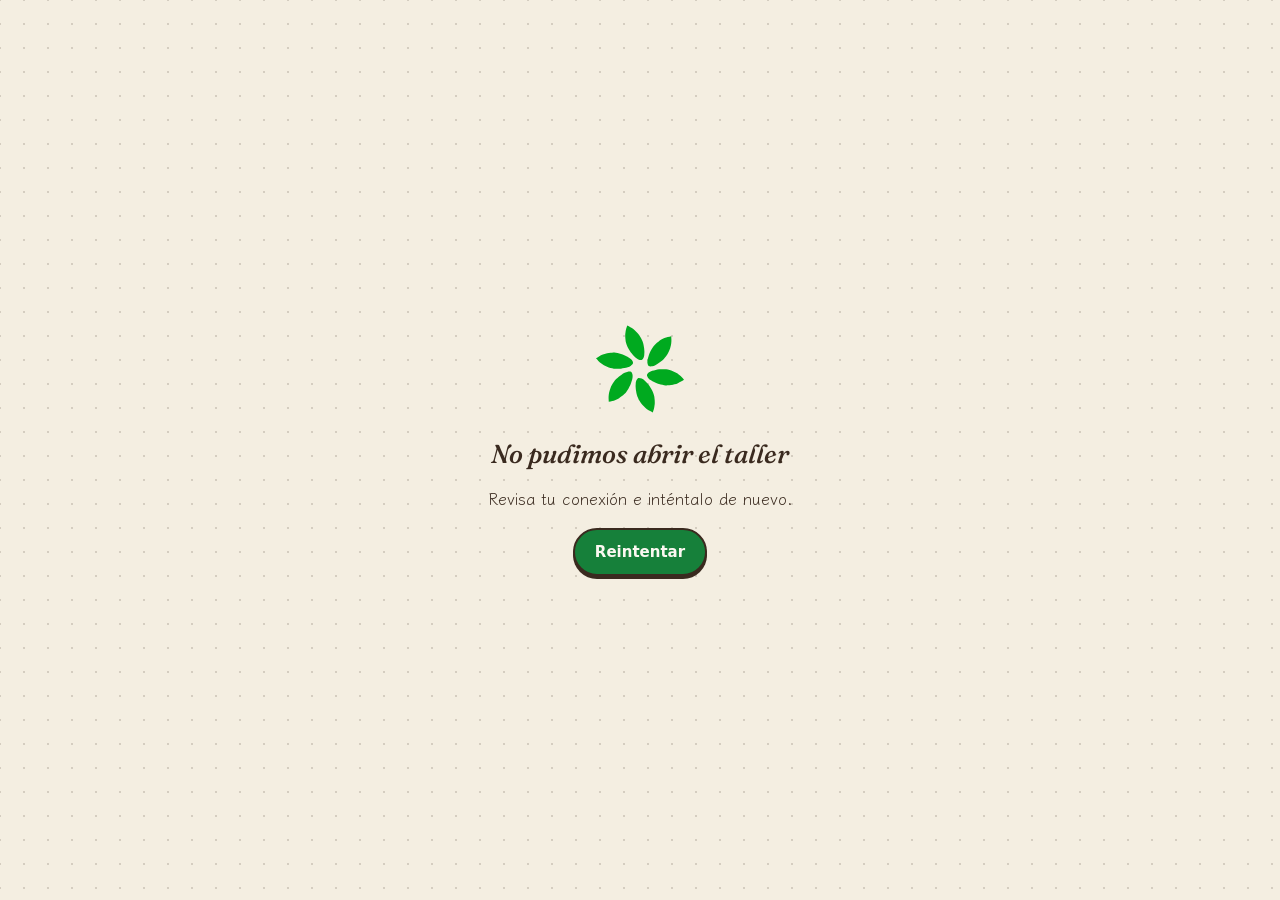
==== commit 896ef000: "Nuevo diseño: logo de hojas, luna de Inluna y paleta verde, café y talavera - Las seis hojas verdes " ====
--- a/index.html
+++ b/index.html
@@ -29,11 +29,7 @@
   <!-- 1 · Cargador: los tres triángulos girando -->
   <div id="cargador" class="cargador" role="status" aria-live="polite">
     <div class="cargador-centro">
-      <svg class="logo logo-giro" viewBox="0 0 100 88" aria-hidden="true" focusable="false">
-        <g class="tri" style="transform-origin:26px 16.7px"><path class="tri-fondo" d="M4,4L48,4L26,42.1Z"/><path class="tri-banda" d="M37.8,4L48,4L26,42.1L20.9,33.3Z"/><path class="tri-borde" pathLength="1" d="M4,4L48,4L26,42.1Z"/></g>
-        <g class="tri" style="transform-origin:74px 16.7px"><path class="tri-fondo" d="M52,4L96,4L74,42.1Z"/><path class="tri-banda" d="M85.8,4L96,4L74,42.1L68.9,33.3Z"/><path class="tri-borde" pathLength="1" d="M52,4L96,4L74,42.1Z"/></g>
-        <g class="tri" style="transform-origin:50px 58px"><path class="tri-fondo" d="M28,45.3L72,45.3L50,83.4Z"/><path class="tri-banda" d="M61.8,45.3L72,45.3L50,83.4L44.9,74.6Z"/><path class="tri-borde" pathLength="1" d="M28,45.3L72,45.3L50,83.4Z"/></g>
-      </svg>
+      <svg class="logo logo-giro" viewBox="0 0 100 100" aria-hidden="true" focusable="false"><g class="hojas-logo"><path class="hoja-logo" d="M0,37.9C1.2,37.2 2.2,36.4 3.4,35.7C4.5,35.1 5.7,34.4 6.9,33.9C8.2,33.3 9.4,32.9 10.7,32.6C12,32.2 13.3,31.9 14.6,31.7C15.9,31.5 17.3,31.4 18.6,31.4C19.9,31.3 21.3,31.4 22.6,31.6C23.9,31.7 25.2,32 26.5,32.3C27.8,32.7 29.1,33 30.3,33.5C31.6,33.9 32.8,34.5 34,35.1C35.2,35.7 36.4,36.3 37.5,37.1C38.6,37.8 39.8,38.6 40.5,39.6C41.3,40.6 42.2,42.1 42.1,43.2C41.9,44.3 40.7,45.4 39.7,46.2C38.7,47 37.3,47.5 36.1,48C34.8,48.4 33.5,48.7 32.2,49C30.9,49.3 29.6,49.5 28.3,49.7C27,49.8 25.6,49.8 24.3,49.8C22.9,49.8 21.6,49.8 20.3,49.6C19,49.5 17.6,49.2 16.4,48.9C15.1,48.5 13.8,48.1 12.6,47.5C11.4,47 10.2,46.4 9,45.7C7.9,45.1 6.7,44.4 5.7,43.5C4.6,42.7 3.6,41.8 2.7,40.9C1.8,39.9 0.9,38.9 0,37.9Z"/><path class="hoja-logo" d="M35.5,0.6C36.7,1.3 37.9,1.8 39.1,2.5C40.2,3.1 41.4,3.8 42.4,4.6C43.6,5.5 44.5,6.3 45.4,7.3C46.4,8.2 47.3,9.2 48.1,10.2C49,11.2 49.8,12.4 50.4,13.5C51.1,14.6 51.8,15.8 52.2,17.1C52.8,18.2 53.2,19.5 53.6,20.8C53.9,22.1 54.3,23.4 54.4,24.7C54.7,26 54.8,27.4 54.9,28.7C55,30 55.1,31.4 54.9,32.7C54.9,34 54.8,35.5 54.3,36.6C53.8,37.8 52.9,39.3 51.9,39.8C50.9,40.1 49.3,39.6 48.1,39.2C46.9,38.7 45.8,37.8 44.8,37C43.8,36 42.9,35.1 42,34.1C41.1,33.1 40.2,32.1 39.4,31.1C38.7,30 38,28.8 37.3,27.6C36.6,26.4 36,25.3 35.5,24.1C34.9,22.9 34.5,21.5 34.2,20.4C33.8,19 33.5,17.7 33.5,16.4C33.3,15.1 33.2,13.7 33.2,12.3C33.2,11.1 33.2,9.7 33.5,8.4C33.6,7 33.9,5.7 34.2,4.5C34.6,3.2 35.1,1.9 35.5,0.6Z"/><path class="hoja-logo" d="M85.5,12.7C85.5,14.1 85.7,15.4 85.7,16.8C85.7,18 85.7,19.4 85.5,20.7C85.4,22.2 85.1,23.4 84.7,24.7C84.4,26 84,27.3 83.5,28.5C83.1,29.7 82.5,31 81.8,32.1C81.2,33.3 80.5,34.4 79.6,35.5C78.9,36.5 78,37.5 77.1,38.5C76.1,39.4 75.2,40.4 74.1,41.2C73.1,42.1 72,42.9 70.9,43.6C69.8,44.3 68.7,45.1 67.4,45.6C66.3,46.2 65,46.9 63.8,47C62.5,47.2 60.7,47.2 59.8,46.6C59,45.8 58.6,44.2 58.4,43C58.2,41.7 58.5,40.3 58.7,39C59,37.6 59.4,36.4 59.8,35.1C60.2,33.8 60.6,32.6 61.1,31.4C61.7,30.2 62.4,29 63,27.8C63.7,26.6 64.4,25.5 65.2,24.5C65.9,23.4 66.9,22.3 67.8,21.5C68.7,20.5 69.7,19.6 70.9,18.9C71.9,18.1 73,17.3 74.2,16.6C75.3,16 76.5,15.3 77.8,14.9C79,14.3 80.3,13.9 81.5,13.6C82.8,13.3 84.2,13 85.5,12.7Z"/><path class="hoja-logo" d="M100,62.1C98.8,62.8 97.8,63.6 96.6,64.3C95.5,64.9 94.3,65.6 93.1,66.1C91.8,66.7 90.6,67.1 89.3,67.4C88,67.8 86.7,68.1 85.4,68.3C84.1,68.5 82.7,68.6 81.4,68.6C80.1,68.7 78.7,68.6 77.4,68.4C76.1,68.3 74.8,68 73.5,67.7C72.2,67.3 70.9,67 69.7,66.5C68.4,66.1 67.2,65.5 66,64.9C64.8,64.3 63.6,63.7 62.5,62.9C61.4,62.2 60.2,61.4 59.5,60.4C58.7,59.4 57.8,57.9 57.9,56.8C58.1,55.7 59.3,54.6 60.3,53.8C61.3,53 62.7,52.5 63.9,52C65.2,51.6 66.5,51.3 67.8,51C69.1,50.7 70.4,50.5 71.7,50.3C73,50.2 74.4,50.2 75.7,50.2C77.1,50.2 78.4,50.2 79.7,50.4C81,50.5 82.4,50.8 83.6,51.1C84.9,51.5 86.2,51.9 87.4,52.5C88.6,53 89.8,53.6 91,54.3C92.1,54.9 93.3,55.6 94.3,56.5C95.4,57.3 96.4,58.2 97.3,59.1C98.2,60.1 99.1,61.1 100,62.1Z"/><path class="hoja-logo" d="M64.5,99.4C63.3,98.7 62.1,98.2 60.9,97.5C59.8,96.9 58.6,96.2 57.6,95.4C56.4,94.5 55.5,93.7 54.6,92.7C53.6,91.8 52.7,90.8 51.9,89.8C51,88.8 50.2,87.6 49.6,86.5C48.9,85.4 48.2,84.2 47.8,82.9C47.2,81.8 46.8,80.5 46.4,79.2C46.1,77.9 45.7,76.6 45.6,75.3C45.3,74 45.2,72.6 45.1,71.3C45,70 44.9,68.6 45.1,67.3C45.1,66 45.2,64.5 45.7,63.4C46.2,62.2 47.1,60.7 48.1,60.2C49.1,59.9 50.7,60.4 51.9,60.8C53.1,61.3 54.2,62.2 55.2,63C56.2,64 57.1,64.9 58,65.9C58.9,66.9 59.8,67.9 60.6,68.9C61.3,70 62,71.2 62.7,72.4C63.4,73.6 64,74.7 64.5,75.9C65.1,77.1 65.5,78.5 65.8,79.6C66.2,81 66.5,82.3 66.5,83.6C66.7,84.9 66.8,86.3 66.8,87.7C66.8,88.9 66.8,90.3 66.5,91.6C66.4,93 66.1,94.3 65.8,95.5C65.4,96.8 64.9,98.1 64.5,99.4Z"/><path class="hoja-logo" d="M14.5,87.3C14.5,85.9 14.3,84.6 14.3,83.2C14.3,82 14.3,80.6 14.5,79.3C14.6,77.8 14.9,76.6 15.3,75.3C15.6,74 16,72.7 16.5,71.5C16.9,70.3 17.5,69 18.2,67.9C18.8,66.7 19.5,65.6 20.4,64.5C21.1,63.5 22,62.5 22.9,61.5C23.9,60.6 24.8,59.6 25.9,58.8C26.9,57.9 28,57.1 29.1,56.4C30.2,55.7 31.3,54.9 32.6,54.4C33.7,53.8 35,53.1 36.2,53C37.5,52.8 39.3,52.8 40.2,53.4C41,54.2 41.4,55.8 41.6,57C41.8,58.3 41.5,59.7 41.3,61C41,62.4 40.6,63.6 40.2,64.9C39.8,66.2 39.4,67.4 38.9,68.6C38.3,69.8 37.6,71 37,72.2C36.3,73.4 35.6,74.5 34.8,75.5C34.1,76.6 33.1,77.7 32.2,78.5C31.3,79.5 30.3,80.4 29.1,81.1C28.1,81.9 27,82.7 25.8,83.4C24.7,84 23.5,84.7 22.2,85.1C21,85.7 19.7,86.1 18.5,86.4C17.2,86.7 15.8,87 14.5,87.3Z"/></g></svg>
       <p class="cargador-texto">abriendo el taller</p>
     </div>
   </div>
--- a/css/base.css
+++ b/css/base.css
@@ -1,15 +1,24 @@
 /* ==================================================================
    base.css · Papel, tinta y tipografías compartidas (catálogo y panel)
+   ------------------------------------------------------------------
+   Colores: verde para las hojas y el logo, café para la tinta, las
+   ramas y el techo, y azul solo para la talavera (azulejos y frisos).
    ================================================================== */
 :root {
-  --tinta: #2742b0;
-  --oscura: #17205c;
+  --tinta: #2742b0;          /* azul talavera */
+  --oscura: #3a2a1f;         /* tinta café: textos y contornos */
   --papel: #f4eee1;
   --papel-2: #ebe2cf;
   --papel-3: #fbf8f1;
-  --tinta-suave: rgba(39, 66, 176, 0.1);
-  --linea: rgba(23, 32, 92, 0.18);
-  --sombra: 0 14px 28px -16px rgba(23, 32, 92, 0.45);
+  --verde: #00aa1f;          /* hojas y logo de Inluna */
+  --acento: #16803a;         /* botones y detalles (verde que se lee bien) */
+  --acento-hover: #1a9444;
+  --cafe: #8b5a35;           /* ramas y techo */
+  --dorado: #d99a2b;         /* estrellas y brillos */
+  --luna: #e9decf;           /* la luna de Inluna */
+  --acento-suave: rgba(22, 128, 58, 0.1);
+  --linea: rgba(58, 42, 31, 0.18);
+  --sombra: 0 14px 28px -16px rgba(58, 42, 31, 0.45);
   --f-titulo: 'Fraunces', 'Iowan Old Style', 'Palatino Linotype', Georgia, serif;
   --f-mano: 'Klee One', 'Segoe Print', 'Bradley Hand', 'Comic Sans MS', cursive;
   --f-ui: system-ui, -apple-system, 'Segoe UI', Roboto, 'Helvetica Neue', Arial, sans-serif;
@@ -41,7 +50,7 @@
 /* Papel punteado, como tu libreta */
 .papel {
   background-color: var(--papel);
-  background-image: radial-gradient(circle, rgba(23, 32, 92, 0.17) 1.05px, transparent 1.55px);
+  background-image: radial-gradient(circle, rgba(58, 42, 31, 0.17) 1.05px, transparent 1.55px);
   background-size: 24px 24px;
   background-position: 12px 12px;
 }
@@ -53,12 +62,10 @@
 
 .icono { width: 1.25em; height: 1.25em; flex: none; }
 
-/* ---------- Logo (colores por CSS para que siga a config.js) ---------- */
+/* ---------- Logo: las seis hojas (color por CSS para que siga a config.js) ---------- */
 .logo { overflow: visible; }
-.logo .tri-fondo { fill: var(--papel-3); }
-.logo .tri-banda { fill: var(--tinta); }
-.logo .tri-borde { fill: none; stroke: var(--oscura); stroke-width: 2.6; stroke-linejoin: round; }
-.logo .tri-estrella { fill: none; stroke: var(--tinta); }
+.logo .hoja-logo { fill: var(--verde); }
+.luna-svg { overflow: visible; }
 
 /* ---------- Botones ---------- */
 .boton {
@@ -73,9 +80,9 @@
 }
 .boton:hover { background: #fff; }
 .boton:active { transform: translateY(3px); box-shadow: 0 0 0 var(--oscura); }
-.boton:focus-visible { outline: 3px solid var(--tinta); outline-offset: 3px; }
-.boton-tinta { background: var(--tinta); color: var(--papel-3); }
-.boton-tinta:hover { background: #2f4dc4; }
+.boton:focus-visible { outline: 3px solid var(--acento); outline-offset: 3px; }
+.boton-tinta { background: var(--acento); color: var(--papel-3); }
+.boton-tinta:hover { background: var(--acento-hover); }
 .boton-plano { box-shadow: none; border-color: var(--linea); background: transparent; }
 .boton-plano:active { transform: scale(0.97); }
 .boton[disabled], .boton[aria-disabled='true'] { opacity: 0.55; pointer-events: none; }
@@ -86,7 +93,7 @@
   transition: transform 0.15s ease, background-color 0.2s ease;
 }
 .boton-icono:active { transform: scale(0.92); }
-.boton-icono:focus-visible { outline: 3px solid var(--tinta); outline-offset: 2px; }
+.boton-icono:focus-visible { outline: 3px solid var(--acento); outline-offset: 2px; }
 
 /* ---------- Avisos (toasts) ---------- */
 .avisos {
@@ -109,17 +116,35 @@
 @keyframes aparecer { from { opacity: 0; } to { opacity: 1; } }
 @keyframes girar { 0% { transform: rotate(0deg); } 50%, 100% { transform: rotate(360deg); } }
 
-/* Logo girando (carga) */
-.logo-giro .tri { animation: girar 1.8s cubic-bezier(0.65, 0, 0.35, 1) 0.35s infinite both; }
-.logo-giro .tri:nth-child(2) { animation-delay: 0.46s; }
-.logo-giro .tri:nth-child(3) { animation-delay: 0.57s; }
-.logo-giro .tri-borde { stroke-dasharray: 1 1; stroke-dashoffset: 1; animation: trazar 0.6s cubic-bezier(0.6, 0, 0.3, 1) forwards; }
-.logo-giro .tri:nth-child(2) .tri-borde { animation-delay: 0.08s; }
-.logo-giro .tri:nth-child(3) .tri-borde { animation-delay: 0.16s; }
-.logo-giro .tri-banda { opacity: 0; animation: aparecer 0.35s ease 0.35s forwards; }
-.logo-giro.quieto .tri { animation: none; }
+/* Logo de carga: las hojas se abren una a una y luego giran de a un
+   sexto de vuelta (cada paso termina igual que el logo quieto) */
+.logo-giro .hojas-logo {
+  transform-box: view-box; transform-origin: 50% 50%;
+  animation: girar-hojas 3s cubic-bezier(0.65, 0, 0.35, 1) 0.55s infinite;
+}
+.logo-giro .hoja-logo {
+  transform-box: view-box; transform-origin: 50% 50%;
+  opacity: 0; scale: 0.35; animation: hoja-abre 0.45s cubic-bezier(0.2, 0.9, 0.3, 1.25) forwards;
+}
+.logo-giro .hoja-logo:nth-child(2) { animation-delay: 0.05s; }
+.logo-giro .hoja-logo:nth-child(3) { animation-delay: 0.1s; }
+.logo-giro .hoja-logo:nth-child(4) { animation-delay: 0.15s; }
+.logo-giro .hoja-logo:nth-child(5) { animation-delay: 0.2s; }
+.logo-giro .hoja-logo:nth-child(6) { animation-delay: 0.25s; }
+.logo-giro.quieto .hojas-logo { animation: none; }
+@keyframes hoja-abre { to { opacity: 1; scale: 1; } }
+@keyframes girar-hojas {
+  0% { transform: rotate(0deg); }
+  16.667% { transform: rotate(60deg); }
+  33.333% { transform: rotate(120deg); }
+  50% { transform: rotate(180deg); }
+  66.667% { transform: rotate(240deg); }
+  83.333% { transform: rotate(300deg); }
+  100% { transform: rotate(360deg); }
+}
 
 @media (prefers-reduced-motion: reduce) {
   *, *::before, *::after { animation-duration: 0.01ms !important; animation-iteration-count: 1 !important; transition-duration: 0.01ms !important; scroll-behavior: auto !important; }
-  .logo-giro .tri { animation: none !important; }
+  .logo-giro .hojas-logo { animation: none !important; }
+  .logo-giro .hoja-logo { animation: none !important; opacity: 1; scale: 1; }
 }
--- a/css/piezas.css
+++ b/css/piezas.css
@@ -28,7 +28,7 @@
 .anim-capa { position: absolute; pointer-events: none; z-index: 1; }
 .anim-capa svg { width: 100%; height: 100%; overflow: visible; }
 .anim-capa.vapor { left: 31%; top: 2%; width: 34%; height: 33%; }
-.vapor path { fill: none; stroke: var(--tinta); stroke-width: 3; stroke-linecap: round; opacity: 0; animation: vapor 2.1s ease-out infinite; }
+.vapor path { fill: none; stroke: var(--oscura); stroke-width: 3; stroke-linecap: round; opacity: 0; animation: vapor 2.1s ease-out infinite; }
 .vapor .v2 { animation-delay: 0.7s; }
 .vapor .v3 { animation-delay: 1.4s; }
 @keyframes vapor {
@@ -38,13 +38,13 @@
 }
 .anim-capa.llama { left: 41%; top: 4%; width: 18%; height: 18%; }
 .llama path { transform-box: fill-box; transform-origin: 50% 100%; }
-.llama .ll-a { fill: var(--tinta); stroke: var(--oscura); stroke-width: 1.4; animation: llama 0.7s ease-in-out infinite alternate; }
+.llama .ll-a { fill: var(--dorado); stroke: var(--oscura); stroke-width: 1.4; animation: llama 0.7s ease-in-out infinite alternate; }
 .llama .ll-b { fill: #fff3c4; animation: llama 0.5s ease-in-out infinite alternate-reverse; }
 @keyframes llama { from { transform: scale(1, 1) skewX(-4deg); } to { transform: scale(0.9, 1.12) skewX(4deg); } }
 .anim-capa.hoja {
   right: 3%; bottom: 2%; width: 30%; aspect-ratio: 1; transform-origin: 100% 100%;
   background: linear-gradient(135deg, rgba(0, 0, 0, 0) 49%, #fffdf6 50%, #e7dcc4 100%);
-  clip-path: polygon(100% 0, 100% 100%, 0 100%); filter: drop-shadow(-2px -2px 2px rgba(23, 32, 92, 0.3));
+  clip-path: polygon(100% 0, 100% 100%, 0 100%); filter: drop-shadow(-2px -2px 2px rgba(58, 42, 31, 0.3));
   animation: pagina 2.6s ease-in-out infinite;
 }
 @keyframes pagina { 0%, 50%, 100% { transform: scale(0.12); } 66% { transform: scale(1); } 82% { transform: scale(0.85); } }
@@ -54,7 +54,7 @@
 }
 @keyframes brillo { 0%, 55% { transform: translateX(-130%); } 100% { transform: translateX(130%); } }
 .anim-capa.flores { left: 26%; top: 1%; width: 48%; height: 24%; }
-.flores path { fill: var(--tinta); transform-box: fill-box; transform-origin: center; animation: flor-brota 2.2s ease-in-out infinite; }
+.flores path { fill: var(--dorado); stroke: var(--oscura); stroke-width: 1; transform-box: fill-box; transform-origin: center; animation: flor-brota 2.2s ease-in-out infinite; }
 .flores .f2 { animation-delay: 0.35s; }
 .flores .f3 { animation-delay: 0.7s; }
 @keyframes flor-brota { 0%, 100% { transform: scale(0) rotate(0); } 35%, 70% { transform: scale(1) rotate(45deg); } }
--- a/css/catalogo.css
+++ b/css/catalogo.css
@@ -12,7 +12,7 @@
 .cargador::before {
   content: ''; position: absolute; inset: 0;
   background-color: var(--papel);
-  background-image: radial-gradient(circle, rgba(23, 32, 92, 0.17) 1.05px, transparent 1.55px);
+  background-image: radial-gradient(circle, rgba(58, 42, 31, 0.17) 1.05px, transparent 1.55px);
   background-size: 24px 24px; background-position: 12px 12px;
   transition: opacity 0.6s ease;
 }
@@ -22,7 +22,7 @@
 .logo-giro { width: 88px; height: auto; transform-origin: 50% 50%; }
 .cargador-texto {
   margin: 0; padding-left: 0.34em; font-family: var(--f-mano); font-size: 13px;
-  letter-spacing: 0.34em; color: var(--tinta); opacity: 0.8; transition: opacity 0.3s ease;
+  letter-spacing: 0.34em; color: var(--acento); opacity: 0.8; transition: opacity 0.3s ease;
 }
 .cargador.transparente .cargador-texto { opacity: 0; }
 .cargador-error { display: grid; justify-items: center; gap: 12px; max-width: 320px; text-align: center; }
@@ -42,11 +42,11 @@
   box-shadow: 0 2px 0 var(--oscura); animation: aparecer 0.5s ease both;
 }
 .boton-sonido .icono { width: 18px; height: 18px; }
-.boton-sonido[aria-pressed='true'] { background: var(--tinta); color: var(--papel-3); border-color: var(--tinta); }
+.boton-sonido[aria-pressed='true'] { background: var(--acento); color: var(--papel-3); border-color: var(--acento); }
 .boton-sonido:active { transform: translateY(2px); box-shadow: none; }
 .destellos { position: fixed; inset: 0; z-index: 70; pointer-events: none; overflow: hidden; }
 .chispita {
-  position: absolute; background: var(--tinta);
+  position: absolute; background: var(--dorado);
   -webkit-mask: var(--destello) center / contain no-repeat; mask: var(--destello) center / contain no-repeat;
 }
 .chispita.clara { background: #fff4cc; }
@@ -62,7 +62,7 @@
 .escena {
   position: absolute; inset: 0;
   background-color: var(--papel);
-  background-image: radial-gradient(circle, rgba(23, 32, 92, 0.17) 1.05px, transparent 1.55px);
+  background-image: radial-gradient(circle, rgba(58, 42, 31, 0.17) 1.05px, transparent 1.55px);
   background-size: 24px 24px; background-position: 12px 12px;
 }
 .cielo-fondo { position: absolute; left: 0; right: 0; top: 0; height: 62%; pointer-events: none; opacity: 0; transition: opacity 0.8s ease 0.2s; }
@@ -82,7 +82,7 @@
   background: linear-gradient(90deg, transparent, var(--oscura)); border-radius: 2px; transform: rotate(16deg);
 }
 .fugaz::after {
-  content: ''; position: absolute; right: -7px; top: -6px; width: 14px; height: 14px; background: var(--tinta);
+  content: ''; position: absolute; right: -7px; top: -6px; width: 14px; height: 14px; background: var(--dorado);
   -webkit-mask: var(--destello) center / contain no-repeat; mask: var(--destello) center / contain no-repeat;
 }
 .fugaz.vuela { animation: fugaz 1s cubic-bezier(0.3, 0, 0.6, 1) forwards; }
@@ -99,7 +99,7 @@
   opacity: 0; transition: opacity 0.7s ease 0.15s;
 }
 .entrada.lista .entrada-titulo { opacity: 1; }
-.entrada-antes { margin: 0 0 2px; font-family: var(--f-mano); font-size: 16px; letter-spacing: 0.06em; color: var(--tinta); }
+.entrada-antes { margin: 0 0 2px; font-family: var(--f-mano); font-size: 16px; letter-spacing: 0.06em; color: var(--acento); }
 .entrada-nombre {
   margin: 0; font-family: var(--f-titulo); font-style: italic; font-weight: 500;
   font-size: clamp(44px, min(14vw, 9vh), 88px); line-height: 0.95; letter-spacing: -0.015em;
@@ -111,16 +111,21 @@
 }
 .entrada.lista .luna { opacity: 1; transform: none; }
 .luna svg { width: 100%; height: 100%; overflow: visible; animation: luna-flota 3.6s ease-in-out infinite alternate; }
-.luna .luna-halo, .luna .luna-llena { transform-box: fill-box; transform-origin: center; }
-.luna .luna-halo { opacity: 0.55; }
-.luna .luna-llena { opacity: 0; }
+.luna .luna-halo { transform-box: fill-box; transform-origin: center; opacity: 0.55; }
+/* las hojas de Inluna giran despacio detrás de la luna; al tocarla dan un giro */
+.luna .luna-hojas, .luna .luna-hojas-toque { transform-box: view-box; transform-origin: 50% 50%; }
+.luna .luna-hojas { animation: hojas-giran 48s linear infinite; }
+.luna .luna-frente { transform-box: fill-box; transform-origin: 50% 60%; }
 .luna.brilla svg { animation: luna-brilla 0.9s ease; }
-.luna.brilla .luna-llena { animation: luna-llena 0.9s ease; }
+.luna.brilla .luna-hojas-toque { animation: hojas-toque 1s cubic-bezier(0.2, 0.8, 0.3, 1); }
+.luna.brilla .luna-frente { animation: luna-frente 0.9s ease; }
 .luna.brilla .luna-halo { animation: luna-halo 0.9s ease; }
-.luna:focus-visible { outline: 3px solid var(--tinta); outline-offset: 4px; border-radius: 50%; }
+@keyframes hojas-giran { to { transform: rotate(360deg); } }
+@keyframes hojas-toque { from { transform: rotate(0deg); } to { transform: rotate(120deg); } }
+@keyframes luna-frente { 35% { transform: scale(1.12); filter: drop-shadow(0 0 6px #fff3c8); } }
+.luna:focus-visible { outline: 3px solid var(--acento); outline-offset: 4px; border-radius: 50%; }
 @keyframes luna-flota { to { transform: translateY(-6px); } }
 @keyframes luna-brilla { 35% { transform: scale(1.14) rotate(-5deg); } }
-@keyframes luna-llena { 25%, 60% { opacity: 0.95; } }
 @keyframes luna-halo { 35% { opacity: 1; transform: scale(1.25); } }
 
 .casa {
@@ -164,7 +169,7 @@
   cursor: grab; transform-style: preserve-3d; touch-action: none;
 }
 .entrada.arrastrando .puertas-boton { cursor: grabbing; }
-.puertas-boton:focus-visible { outline: 3px solid var(--tinta); outline-offset: 6px; }
+.puertas-boton:focus-visible { outline: 3px solid var(--acento); outline-offset: 6px; }
 .hoja-puerta {
   position: absolute; top: 0; bottom: 0; width: 50%;
   transform-style: preserve-3d; transition: transform 0.6s cubic-bezier(0.3, 0.1, 0.2, 1);
@@ -176,9 +181,9 @@
 .hoja-puerta.der svg { transform: scaleX(-1); }
 .hoja-puerta::after {
   content: ''; position: absolute; inset: 0; opacity: calc(var(--abre, 0) * 1);
-  background: linear-gradient(90deg, rgba(23, 32, 92, 0.08), rgba(23, 32, 92, 0.5));
-}
-.hoja-puerta.der::after { background: linear-gradient(270deg, rgba(23, 32, 92, 0.08), rgba(23, 32, 92, 0.5)); }
+  background: linear-gradient(90deg, rgba(58, 42, 31, 0.08), rgba(58, 42, 31, 0.5));
+}
+.hoja-puerta.der::after { background: linear-gradient(270deg, rgba(58, 42, 31, 0.08), rgba(58, 42, 31, 0.5)); }
 .entrada.llamar:not(.arrastrando):not(.abriendo) .hoja-puerta.izq { animation: entreabrir-izq 2.8s ease-in-out infinite; }
 .entrada.llamar:not(.arrastrando):not(.abriendo) .hoja-puerta.der { animation: entreabrir-der 2.8s ease-in-out infinite; }
 @keyframes entreabrir-izq { 0%, 50%, 100% { transform: rotateY(0deg); } 66% { transform: rotateY(20deg); } 82% { transform: rotateY(5deg); } }
@@ -220,7 +225,7 @@
 .maceta.gira .mc-flor { animation: flor-gira 0.7s ease; }
 @keyframes planta { from { transform: rotate(-2.5deg); } to { transform: rotate(2.5deg); } }
 @keyframes flor-gira { 50% { transform: scale(1.3) rotate(72deg); } 100% { transform: scale(1) rotate(144deg); } }
-.ventana-luz:focus-visible, .farol:focus-visible, .maceta:focus-visible { outline: 3px solid var(--tinta); outline-offset: 3px; border-radius: 10px; }
+.ventana-luz:focus-visible, .farol:focus-visible, .maceta:focus-visible { outline: 3px solid var(--acento); outline-offset: 3px; border-radius: 10px; }
 
 .entrada-pistas {
   position: relative; z-index: 4; flex: none; text-align: center;
@@ -228,7 +233,7 @@
 }
 .entrada-pista {
   display: inline-flex; align-items: center; gap: 8px; margin: 0;
-  font-family: var(--f-mano); font-size: 16px; color: var(--tinta);
+  font-family: var(--f-mano); font-size: 16px; color: var(--acento);
   opacity: 0; transition: opacity 0.5s ease 0.5s;
 }
 .entrada-pista2 { margin: 8px 0 0; font-family: var(--f-mano); font-size: 13px; color: var(--oscura); opacity: 0; transition: opacity 0.6s ease 1.8s; }
@@ -247,7 +252,7 @@
 .arbusto.der { right: -14px; transform: scaleX(-1); }
 .chispas-vivas { position: absolute; inset: 0; z-index: 7; pointer-events: none; }
 .chispa-viva {
-  position: absolute; left: -5px; top: -5px; width: 9px; height: 9px; background: var(--tinta);
+  position: absolute; left: -5px; top: -5px; width: 9px; height: 9px; background: var(--dorado);
   -webkit-mask: var(--destello) center / contain no-repeat; mask: var(--destello) center / contain no-repeat;
   animation: chispa-viva 1.8s ease-in-out infinite alternate;
 }
@@ -273,8 +278,10 @@
   opacity: 0; animation: aparecer 0.8s ease 0.15s forwards;
 }
 .t-luna-boton { display: block; width: 100%; padding: 0; border: 0; background: none; cursor: pointer; }
-.t-luna-boton svg { width: 100%; height: auto; }
-.t-luna-boton.brilla svg { animation: luna-brilla 0.9s ease; }
+.t-luna-boton svg { width: 100%; height: auto; overflow: visible; }
+/* el logo de hojas grande del fondo gira muy despacio; al tocarlo da un giro */
+.t-luna-boton .hojas-fondo { transform-box: view-box; transform-origin: 50% 50%; animation: hojas-giran 70s linear infinite; }
+.t-luna-boton.brilla svg { animation: hojas-toque 1.1s cubic-bezier(0.2, 0.8, 0.3, 1); }
 .t-lamparas { position: absolute; left: 0; right: 0; top: 50px; z-index: 6; height: 0; }
 .t-lampara {
   position: absolute; top: 0; width: 56px; padding: 0; border: 0; background: none; cursor: pointer;
@@ -299,7 +306,7 @@
 }
 .t-contenido > * { min-width: 0; }
 .t-cabecera { text-align: center; padding: 10px 70px 0; animation: subir-suave 0.6s cubic-bezier(0.2, 0.8, 0.25, 1) 0.1s both; }
-.t-antes { margin: 0; font-family: var(--f-mano); font-size: 14px; color: var(--tinta); letter-spacing: 0.06em; }
+.t-antes { margin: 0; font-family: var(--f-mano); font-size: 14px; color: var(--acento); letter-spacing: 0.06em; }
 .t-nombre { margin: 0; font-family: var(--f-titulo); font-style: italic; font-weight: 500; font-size: clamp(34px, 9vw, 52px); line-height: 1; }
 @keyframes subir-suave { from { opacity: 0; transform: translateY(14px); } }
 
@@ -312,7 +319,7 @@
 }
 .arcada::-webkit-scrollbar { display: none; }
 .arcada:focus-visible { outline: none; }
-.arcada:focus-visible .nicho.enfocado .nicho-placa { outline: 3px solid var(--tinta); outline-offset: 3px; }
+.arcada:focus-visible .nicho.enfocado .nicho-placa { outline: 3px solid var(--acento); outline-offset: 3px; }
 .nicho-caja { flex: 0 0 var(--nicho); scroll-snap-align: center; animation: subir-suave 0.6s cubic-bezier(0.2, 0.8, 0.25, 1) 0.15s both; }
 .pilar { flex: 0 0 20px; width: 20px; margin-top: calc(var(--nicho) * -0.35); opacity: 0.8; }
 @media (min-width: 600px) { .pilar { flex-basis: 30px; width: 30px; } }
@@ -330,7 +337,7 @@
 .nicho.enfocado .nicho-marco::before { opacity: 1; }
 .nicho-sombra {
   display: block; width: 58%; height: 12px; margin: 6px auto 0; border-radius: 50%;
-  background: radial-gradient(closest-side, rgba(23, 32, 92, 0.3), rgba(23, 32, 92, 0));
+  background: radial-gradient(closest-side, rgba(58, 42, 31, 0.3), rgba(58, 42, 31, 0));
   animation: sombra-flota 3.2s ease-in-out infinite alternate;
 }
 .nicho-placa {
@@ -338,10 +345,10 @@
   background: var(--papel-3); border: 1.5px solid var(--oscura); border-radius: 12px; box-shadow: 0 3px 0 var(--oscura);
 }
 .nicho-nombre { display: block; font-family: var(--f-titulo); font-style: italic; font-weight: 500; font-size: clamp(17px, 5vw, 21px); line-height: 1.15; }
-.nicho-cuenta { display: block; font-family: var(--f-mano); font-weight: 600; font-size: 13px; color: var(--tinta); }
+.nicho-cuenta { display: block; font-family: var(--f-mano); font-weight: 600; font-size: 13px; color: var(--acento); }
 .nicho-sello {
   position: absolute; left: 50%; top: -12px; z-index: 3; transform: translateX(-50%); white-space: nowrap;
-  padding: 2px 11px; border: 1.5px solid var(--oscura); border-radius: 999px; background: var(--tinta); color: var(--papel-3);
+  padding: 2px 11px; border: 1.5px solid var(--oscura); border-radius: 999px; background: var(--acento); color: var(--papel-3);
   font-family: var(--f-mano); font-size: 12px; font-weight: 600; box-shadow: 0 2px 0 var(--oscura);
 }
 .galeria-vacia { margin: auto; padding: 20px; font-family: var(--f-mano); font-size: 17px; text-align: center; }
@@ -359,8 +366,8 @@
 .puntos { display: flex; justify-content: center; gap: 2px; }
 .puntos button { width: 24px; height: 24px; padding: 0; border: 0; background: none; cursor: pointer; display: grid; place-items: center; }
 .puntos button::before { content: ''; width: 8px; height: 8px; border-radius: 50%; border: 1.5px solid var(--oscura); transition: transform 0.2s ease, background-color 0.2s ease; }
-.puntos button.activo::before { background: var(--tinta); border-color: var(--tinta); transform: scale(1.3); }
-.galeria-pista { margin: 0; font-family: var(--f-mano); font-size: 13px; color: var(--tinta); animation: pista-latido 1.6s ease-in-out infinite; transition: opacity 0.4s ease; }
+.puntos button.activo::before { background: var(--acento); border-color: var(--acento); transform: scale(1.3); }
+.galeria-pista { margin: 0; font-family: var(--f-mano); font-size: 13px; color: var(--acento); animation: pista-latido 1.6s ease-in-out infinite; transition: opacity 0.4s ease; }
 .taller.recorrido .galeria-pista { opacity: 0; }
 @keyframes pista-latido { 50% { transform: translateX(4px); } }
 .t-contacto {
@@ -391,7 +398,7 @@
 .volver:active { transform: translateY(2px); box-shadow: none; }
 .col-marca .logo { width: 34px; }
 .col-cabecera { text-align: center; padding: 22px 20px 0; }
-.col-antes { margin: 0; font-family: var(--f-mano); color: var(--tinta); letter-spacing: 0.05em; }
+.col-antes { margin: 0; font-family: var(--f-mano); color: var(--acento); letter-spacing: 0.05em; }
 .col-titulo { margin: 0; font-family: var(--f-titulo); font-style: italic; font-weight: 500; font-size: clamp(38px, 11vw, 62px); line-height: 1.05; }
 .col-cuenta { margin: 4px 0 0; font-family: var(--f-mano); font-size: 15px; opacity: 0.85; }
 .chips { display: flex; gap: 8px; overflow-x: auto; padding: 16px 16px 26px; scrollbar-width: none; justify-content: safe center; }
@@ -400,7 +407,7 @@
   flex: none; padding: 7px 15px; border: 1.5px solid var(--oscura); border-radius: 999px;
   background: var(--papel-3); font-size: 14px; font-weight: 600; text-decoration: none; white-space: nowrap;
 }
-.chip.activo { background: var(--tinta); border-color: var(--tinta); color: var(--papel-3); }
+.chip.activo { background: var(--acento); border-color: var(--acento); color: var(--papel-3); }
 
 /* rejilla alineada: todas las tarjetas del mismo tamaño */
 .rejilla {
@@ -416,10 +423,10 @@
 @keyframes flotar { from { transform: translateY(0); } to { transform: translateY(-8px); } }
 .tarjeta:active .marco { transform: scale(0.97); }
 @media (hover: hover) { .tarjeta:hover .marco { transform: translateY(-3px) scale(1.02); } }
-.tarjeta:focus-visible .marco { outline: 3px solid var(--tinta); outline-offset: 6px; border-radius: 50% 50% 8px 8px / 40% 40% 8px 8px; }
+.tarjeta:focus-visible .marco { outline: 3px solid var(--acento); outline-offset: 6px; border-radius: 50% 50% 8px 8px / 40% 40% 8px 8px; }
 .tarjeta-sombra {
   display: block; width: 58%; height: 11px; margin: 4px auto 0; border-radius: 50%;
-  background: radial-gradient(closest-side, rgba(23, 32, 92, 0.28), rgba(23, 32, 92, 0));
+  background: radial-gradient(closest-side, rgba(58, 42, 31, 0.28), rgba(58, 42, 31, 0));
   animation: sombra-flota var(--fd, 3.6s) ease-in-out var(--fdel, 0s) infinite alternate;
 }
 @keyframes sombra-flota { from { transform: scaleX(1); opacity: 1; } to { transform: scaleX(0.76); opacity: 0.5; } }
@@ -431,7 +438,7 @@
   font-family: var(--f-titulo); font-weight: 500; font-size: 15.5px; line-height: 1.2;
   display: -webkit-box; -webkit-line-clamp: 2; -webkit-box-orient: vertical; overflow: hidden;
 }
-.tarjeta-precio { margin-top: 2px; font-family: var(--f-mano); font-weight: 600; font-size: 14px; color: var(--tinta); }
+.tarjeta-precio { margin-top: 2px; font-family: var(--f-mano); font-weight: 600; font-size: 14px; color: var(--acento); }
 .sello {
   position: absolute; top: 11%; right: -6px; z-index: 2; transform: rotate(7deg);
   padding: 3px 10px; border: 1.5px solid var(--oscura); border-radius: 999px; background: var(--papel-3);
@@ -469,7 +476,7 @@
 .vitrina { position: relative; justify-self: center; width: min(84vw, 440px, calc((100svh - 330px) * 0.8)); min-width: 220px; }
 .vitrina-marco {
   position: relative; aspect-ratio: 4 / 5; overflow: hidden; border: 2px solid var(--oscura); border-radius: 22px;
-  background: var(--papel-3); box-shadow: 0 5px 0 var(--oscura), 0 26px 40px -24px rgba(23, 32, 92, 0.55);
+  background: var(--papel-3); box-shadow: 0 5px 0 var(--oscura), 0 26px 40px -24px rgba(58, 42, 31, 0.55);
   transition: transform 0.2s ease-out;
 }
 .vitrina-marco::before {
@@ -487,19 +494,19 @@
 .vitrina-puntos { display: flex; justify-content: center; gap: 2px; margin-top: 10px; }
 .vitrina-puntos button { width: 26px; height: 26px; padding: 0; border: 0; background: none; cursor: pointer; display: grid; place-items: center; }
 .vitrina-puntos button::before { content: ''; width: 8px; height: 8px; border-radius: 50%; border: 1.5px solid var(--oscura); }
-.vitrina-puntos button.activo::before { background: var(--tinta); border-color: var(--tinta); }
+.vitrina-puntos button.activo::before { background: var(--acento); border-color: var(--acento); }
 .vitrina-sombra {
   display: block; width: 64%; height: 14px; margin: 6px auto 0; border-radius: 50%;
-  background: radial-gradient(closest-side, rgba(23, 32, 92, 0.25), rgba(23, 32, 92, 0));
+  background: radial-gradient(closest-side, rgba(58, 42, 31, 0.25), rgba(58, 42, 31, 0));
 }
 .ficha-info { width: 100%; max-width: 520px; justify-self: center; text-align: center; }
-.ficha-cat { margin: 0; font-family: var(--f-mano); font-size: 15px; color: var(--tinta); }
+.ficha-cat { margin: 0; font-family: var(--f-mano); font-size: 15px; color: var(--acento); }
 .ficha-nombre { margin: 2px 0 8px; font-family: var(--f-titulo); font-weight: 500; font-size: clamp(28px, 8vw, 40px); line-height: 1.1; }
 .ficha-precio-fila { display: flex; flex-wrap: wrap; align-items: center; justify-content: center; gap: 10px 12px; }
-.ficha-precio { font-family: var(--f-mano); font-weight: 600; font-size: 24px; color: var(--tinta); }
+.ficha-precio { font-family: var(--f-mano); font-weight: 600; font-size: 24px; color: var(--acento); }
 .estado { padding: 3px 11px; border: 1.5px solid currentColor; border-radius: 999px; font-size: 12.5px; font-weight: 700; letter-spacing: 0.02em; }
 .estado.disponible { color: #2d6a47; }
-.estado.encargo { color: var(--tinta); }
+.estado.encargo { color: var(--cafe); }
 .estado.agotado { color: #8a2433; }
 .ficha-desc { margin: 16px 0 0; white-space: pre-line; font-size: 15.5px; line-height: 1.6; }
 .ficha-acciones { display: grid; gap: 10px; margin-top: 22px; }
@@ -519,8 +526,8 @@
 .contacto { position: relative; margin-top: 46px; }
 .contacto-noche {
   position: relative; overflow: hidden; padding: 58px 22px 118px; text-align: center; color: var(--papel-3);
-  background-color: var(--tinta);
-  background-image: repeating-linear-gradient(115deg, rgba(23, 32, 92, 0.24) 0 1.2px, transparent 1.2px 7px);
+  background-color: #1d5a36;
+  background-image: repeating-linear-gradient(115deg, rgba(0, 0, 0, 0.12) 0 1.2px, transparent 1.2px 7px);
 }
 .contacto-festones {
   position: absolute; left: 0; right: 0; top: -1px; height: 24px;
@@ -529,9 +536,9 @@
 .c-estrella { position: absolute; fill: var(--papel-3); opacity: 0.9; animation: titilar 2.4s ease-in-out infinite; }
 .c-estrella:nth-of-type(2n) { animation-delay: -1.1s; }
 .c-estrella:nth-of-type(3n) { animation-delay: -0.5s; }
-.contacto-luna { display: block; width: 62px; height: 62px; margin: 0 auto 8px; overflow: visible; }
-.contacto-luna path { fill: var(--papel-3); }
-.contacto-luna circle { stroke: var(--papel-3); stroke-width: 1.3; opacity: 0.55; }
+.contacto-emblema { position: relative; width: 108px; height: 108px; margin: 0 auto 8px; }
+.contacto-hojas { position: absolute; inset: 0; width: 100%; height: 100%; animation: hojas-giran 60s linear infinite; }
+.contacto-luna { position: absolute; left: 50%; top: 50%; width: 52%; height: auto; transform: translate(-50%, -46%); }
 .contacto-antes { margin: 0; font-family: var(--f-mano); font-size: 15px; opacity: 0.9; }
 .contacto-titulo { margin: 2px 0 10px; font-family: var(--f-titulo); font-style: italic; font-weight: 500; font-size: clamp(32px, 9vw, 48px); line-height: 1.05; }
 .contacto-texto { max-width: 34ch; margin: 0 auto 22px; font-family: var(--f-mano); font-size: 16px; line-height: 1.6; }
@@ -559,13 +566,13 @@
 .contacto-firma .logo { width: 30px; }
 .contacto-demo {
   margin: 0; padding: 0 16px calc(18px + var(--seguro-abajo)); background: var(--papel-3); text-align: center;
-  font-family: var(--f-mano); font-size: 13px; color: var(--tinta);
+  font-family: var(--f-mano); font-size: 13px; color: var(--acento);
 }
 .dialogo-contacto {
   position: fixed; inset: 0; width: 100%; height: 100%; max-width: none; max-height: none;
   margin: 0; padding: 0; border: 0; background: transparent; color: var(--oscura); overflow: hidden;
 }
-.dialogo-contacto::backdrop { background: rgba(23, 32, 92, 0.45); }
+.dialogo-contacto::backdrop { background: rgba(58, 42, 31, 0.45); }
 .hoja-contacto {
   position: absolute; left: 0; right: 0; bottom: 0; max-height: 100%; overflow-y: auto; overscroll-behavior: contain;
   background: var(--papel); animation: hoja-sube 0.4s cubic-bezier(0.2, 0.9, 0.25, 1) both;
@@ -583,5 +590,5 @@
 
 @media (prefers-reduced-motion: reduce) {
   .tarjeta-flota, .tarjeta-sombra, .nicho-marco, .nicho-sombra, .farol, .t-lampara, .chispa, .hueco-marco,
-  .chispa-viva, .luna svg, .nube svg, .contacto-olas, [class*='anim-'] img, .anim-capa, .anim-capa * { animation: none !important; }
-}
+  .chispa-viva, .luna svg, .luna-hojas, .hojas-fondo, .contacto-hojas, .nube svg, .contacto-olas, [class*='anim-'] img, .anim-capa, .anim-capa * { animation: none !important; }
+}
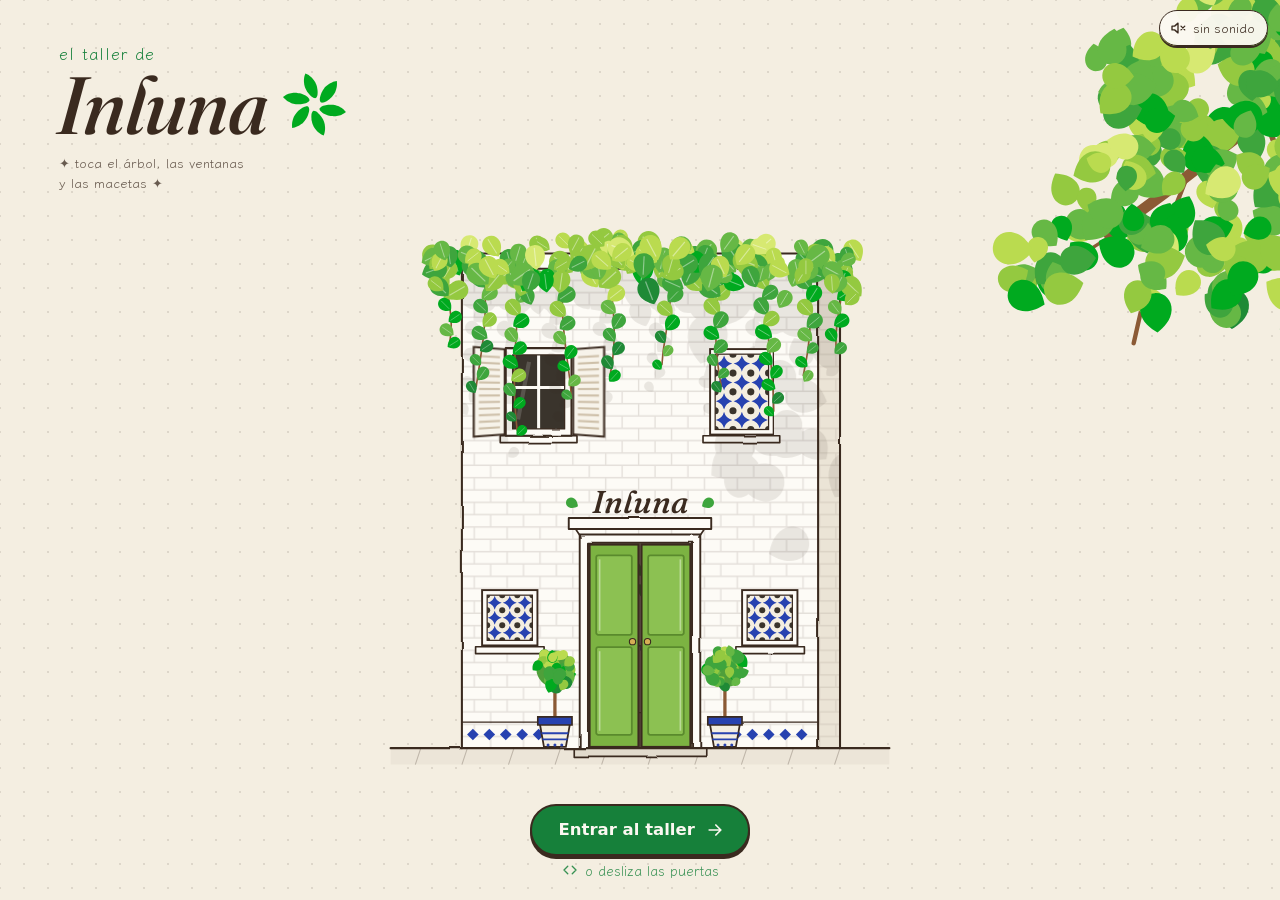
==== commit 7a2d1579: "Catálogo para pedir mejor: galería con zoom, variantes, buscador, mi selección y más - Ficha: galerí" ====
--- a/index.html
+++ b/index.html
@@ -20,10 +20,13 @@
   <link rel="apple-touch-icon" href="img/icono-180.png">
   <link rel="preconnect" href="https://fonts.googleapis.com">
   <link rel="preconnect" href="https://fonts.gstatic.com" crossorigin>
-  <link rel="stylesheet" href="https://fonts.googleapis.com/css2?family=Fraunces:ital,opsz,wght@0,9..144,400..600;1,9..144,400..600&family=Klee+One:wght@400;600&display=swap">
-  <link rel="stylesheet" href="css/base.css">
-  <link rel="stylesheet" href="css/piezas.css">
-  <link rel="stylesheet" href="css/catalogo.css">
+  <!-- las tipografías llegan sin detener la primera pintura -->
+  <link id="fuentes" rel="stylesheet" href="https://fonts.googleapis.com/css2?family=Fraunces:ital,opsz,wght@0,9..144,400..600;1,9..144,400..600&family=Klee+One:wght@400;600&display=swap" media="print" onload="this.media='all'">
+  <noscript><link rel="stylesheet" href="https://fonts.googleapis.com/css2?family=Fraunces:ital,opsz,wght@0,9..144,400..600;1,9..144,400..600&family=Klee+One:wght@400;600&display=swap"></noscript>
+  <link rel="stylesheet" href="css/base.css?v=20260930a">
+  <link rel="stylesheet" href="css/piezas.css?v=20260930a">
+  <link rel="stylesheet" href="css/catalogo.css?v=20260930a">
+  <link rel="stylesheet" href="css/tienda.css?v=20260930a">
 </head>
 <body>
   <!-- 1 · Cargador: los tres triángulos girando -->
@@ -39,6 +42,7 @@
 
   <!-- 3 · Interior: la galería de arcos (js/taller.js) -->
   <main id="taller" class="taller" hidden>
+    <a class="t-salir" href="#" data-salir aria-label="Salir del taller"><svg class="icono" viewBox="0 0 24 24" fill="none" stroke="currentColor" stroke-width="1.8" stroke-linecap="round" stroke-linejoin="round" aria-hidden="true"><path d="M13.5 4h4.5a1 1 0 0 1 1 1v14a1 1 0 0 1-1 1h-4.5"/><path d="M9.5 16l-4-4 4-4M5.5 12H15"/></svg><span>salir</span></a>
     <div class="t-pared papel" aria-hidden="true"></div>
     <div class="t-luna"></div>
     <div class="t-friso" aria-hidden="true"></div>
@@ -59,10 +63,14 @@
     </div>
   </main>
 
-  <!-- Colección abierta, ficha de cada pieza y contacto -->
+  <!-- Colección abierta (o el buscador), ficha de cada pieza y las hojas -->
   <section id="coleccion" class="coleccion papel" aria-labelledby="col-titulo" hidden></section>
-  <dialog id="ficha" class="ficha" aria-labelledby="ficha-nombre"></dialog>
-  <dialog id="contacto" class="dialogo-contacto" aria-label="Contacto y pedidos"></dialog>
+  <dialog id="ficha" class="ficha hoja-catalogo" aria-labelledby="ficha-nombre"></dialog>
+  <dialog id="visor" class="visor" aria-label="Foto ampliada"></dialog>
+  <dialog id="contacto" class="dialogo-contacto hoja-catalogo" aria-label="Contacto y pedidos"></dialog>
+  <dialog id="seleccion" class="dialogo-hoja hoja-catalogo" aria-labelledby="seleccion-titulo"></dialog>
+  <dialog id="cotizar" class="dialogo-hoja hoja-catalogo" aria-labelledby="cotizar-titulo"></dialog>
+  <dialog id="sobre" class="dialogo-hoja dialogo-sobre hoja-catalogo" aria-labelledby="sobre-titulo"></dialog>
   <div id="avisos" class="avisos" aria-live="polite"></div>
 
   <!-- Filtro de tinta para fotos que aún no tienen su versión dibujada -->
@@ -76,16 +84,22 @@
 
   <noscript><p style="position:relative;z-index:99;padding:24px;text-align:center">Para entrar al taller necesitas activar JavaScript.</p></noscript>
 
-  <script src="js/config.js"></script>
-  <script src="js/arte.js"></script>
-  <script src="js/escenas.js"></script>
-  <script src="js/sonido.js"></script>
-  <script src="js/demo.js"></script>
-  <script src="js/datos.js"></script>
-  <script src="js/nucleo.js"></script>
-  <script src="js/animaciones.js"></script>
-  <script src="js/fachada.js"></script>
-  <script src="js/taller.js"></script>
-  <script src="js/catalogo.js"></script>
+  <script src="js/config.js?v=20260930a"></script>
+  <script src="js/arte.js?v=20260930a"></script>
+  <script src="js/escenas.js?v=20260930a"></script>
+  <script src="js/sonido.js?v=20260930a"></script>
+  <script src="js/demo.js?v=20260930a"></script>
+  <script src="js/datos.js?v=20260930a"></script>
+  <script src="js/nucleo.js?v=20260930a"></script>
+  <script src="js/tintas.js?v=20260930a"></script>
+  <script src="js/animaciones.js?v=20260930a"></script>
+  <script src="js/fachada.js?v=20260930a"></script>
+  <script src="js/seleccion.js?v=20260930a"></script>
+  <script src="js/ficha.js?v=20260930a"></script>
+  <script src="js/cotizar.js?v=20260930a"></script>
+  <script src="js/buscar.js?v=20260930a"></script>
+  <script src="js/sobre.js?v=20260930a"></script>
+  <script src="js/taller.js?v=20260930a"></script>
+  <script src="js/catalogo.js?v=20260930a"></script>
 </body>
 </html>
--- a/css/base.css
+++ b/css/base.css
@@ -15,7 +15,6 @@
   --acento-hover: #1a9444;
   --cafe: #8b5a35;           /* ramas y techo */
   --dorado: #d99a2b;         /* estrellas y brillos */
-  --luna: #e9decf;           /* la luna de Inluna */
   --acento-suave: rgba(22, 128, 58, 0.1);
   --linea: rgba(58, 42, 31, 0.18);
   --sombra: 0 14px 28px -16px rgba(58, 42, 31, 0.45);
@@ -65,7 +64,6 @@
 /* ---------- Logo: las seis hojas (color por CSS para que siga a config.js) ---------- */
 .logo { overflow: visible; }
 .logo .hoja-logo { fill: var(--verde); }
-.luna-svg { overflow: visible; }
 
 /* ---------- Botones ---------- */
 .boton {
--- a/css/catalogo.css
+++ b/css/catalogo.css
@@ -36,13 +36,14 @@
 .boton-sonido {
   position: fixed; top: calc(10px + var(--seguro-arriba)); right: 12px; z-index: 55;
   display: inline-flex; align-items: center; gap: 6px; min-height: 36px; padding: 5px 12px 5px 9px;
-  border: 1.5px solid var(--oscura); border-radius: 999px; background: rgba(251, 248, 241, 0.88);
-  -webkit-backdrop-filter: blur(6px); backdrop-filter: blur(6px);
+  border: 1.5px solid var(--oscura); border-radius: 999px; background: rgba(251, 248, 241, 0.96);
   font-family: var(--f-mano); font-size: 12.5px; color: var(--oscura); cursor: pointer;
   box-shadow: 0 2px 0 var(--oscura); animation: aparecer 0.5s ease both;
 }
 .boton-sonido .icono { width: 18px; height: 18px; }
 .boton-sonido[aria-pressed='true'] { background: var(--acento); color: var(--papel-3); border-color: var(--acento); }
+/* en una colección o en el buscador, arriba a la derecha van buscar y mi selección */
+html.con-capa .boton-sonido { display: none; }
 .boton-sonido:active { transform: translateY(2px); box-shadow: none; }
 .destellos { position: fixed; inset: 0; z-index: 70; pointer-events: none; overflow: hidden; }
 .chispita {
@@ -52,7 +53,7 @@
 .chispita.clara { background: #fff4cc; }
 
 /* ------------------------------------------------------------------
-   2. ENTRADA · la fachada simétrica
+   2. ENTRADA · la casita blanca con su enredadera (y el regreso)
    ------------------------------------------------------------------ */
 .entrada {
   position: fixed; inset: 0; z-index: 40; overflow: hidden; background: var(--papel);
@@ -62,98 +63,101 @@
 .escena {
   position: absolute; inset: 0;
   background-color: var(--papel);
-  background-image: radial-gradient(circle, rgba(58, 42, 31, 0.17) 1.05px, transparent 1.55px);
+  background-image: radial-gradient(circle, rgba(58, 42, 31, 0.12) 1.05px, transparent 1.55px);
   background-size: 24px 24px; background-position: 12px 12px;
 }
-.cielo-fondo { position: absolute; left: 0; right: 0; top: 0; height: 62%; pointer-events: none; opacity: 0; transition: opacity 0.8s ease 0.2s; }
-.cielo-fondo svg { width: 100%; height: 100%; }
-.entrada.lista .cielo-fondo { opacity: 1; }
-.chispa { transform-box: fill-box; transform-origin: center; animation: titilar 2.6s ease-in-out calc(var(--i, 0) * -0.55s) infinite; }
 @keyframes titilar { 0%, 100% { opacity: 1; transform: scale(1); } 50% { opacity: 0.3; transform: scale(0.6); } }
-.nube { position: absolute; pointer-events: none; opacity: 0; transition: opacity 1s ease 0.5s; }
-.entrada.lista .nube { opacity: 0.85; }
-.nube svg { width: 100%; animation: nube 11s ease-in-out infinite alternate; }
-.nube-1 { top: 17%; left: 7%; width: 76px; }
-.nube-2 { top: 29%; right: 8%; width: 60px; }
-.nube-2 svg { animation-duration: 9s; animation-direction: alternate-reverse; }
-@keyframes nube { to { transform: translateX(26px); } }
-.fugaz {
-  position: absolute; top: var(--y, 12vh); left: -22vw; width: 96px; height: 2px; pointer-events: none; opacity: 0;
-  background: linear-gradient(90deg, transparent, var(--oscura)); border-radius: 2px; transform: rotate(16deg);
-}
-.fugaz::after {
-  content: ''; position: absolute; right: -7px; top: -6px; width: 14px; height: 14px; background: var(--dorado);
-  -webkit-mask: var(--destello) center / contain no-repeat; mask: var(--destello) center / contain no-repeat;
-}
-.fugaz.vuela { animation: fugaz 1s cubic-bezier(0.3, 0, 0.6, 1) forwards; }
-@keyframes fugaz {
-  0% { opacity: 0; transform: translate(0, 0) rotate(16deg); }
-  12% { opacity: 1; }
-  100% { opacity: 0; transform: translate(135vw, 38vw) rotate(16deg); }
-}
-
-.entrada-columna { position: absolute; inset: 0; display: flex; flex-direction: column; align-items: center; }
+
+/* el árbol asoma arriba a la derecha y se mece con la brisa */
+.arbol {
+  position: absolute; top: calc(-3vh + var(--seguro-arriba)); right: -9vw; z-index: 3;
+  width: min(88vw, 560px); padding: 0; border: 0; background: none; cursor: pointer;
+  opacity: 0; transition: opacity 0.9s ease 0.1s;
+}
+.entrada.lista .arbol { opacity: 1; }
+/* (se mece el dibujo entero, no sus hojas una por una: así lo mueve la
+   tarjeta de video del teléfono y no hay que redibujar el árbol) */
+.arbol svg { width: 100%; height: auto; overflow: visible; transform-origin: 100% 6%; animation: brisa 5.5s ease-in-out infinite alternate; }
+.arbol.sacude svg { animation: sacudir-arbol 0.9s ease; }
+.arbol:focus-visible { outline: 3px solid var(--acento); outline-offset: -8px; border-radius: 40px; }
+@media (max-width: 600px) { .arbol { width: 124vw; right: -30vw; top: calc(1vh + var(--seguro-arriba)); } }
+@keyframes brisa { from { transform: rotate(-0.6deg); } to { transform: rotate(0.8deg); } }
+@keyframes sacudir-arbol { 15% { transform: rotate(2.4deg); } 35% { transform: rotate(-1.8deg); } 55% { transform: rotate(1.1deg); } 75% { transform: rotate(-0.5deg); } }
+
+/* título arriba a la izquierda (como en tu referencia) */
 .entrada-titulo {
-  position: relative; z-index: 4; text-align: center; flex: none;
-  padding: calc(clamp(20px, 5vh, 56px) + var(--seguro-arriba)) 20px 0;
-  opacity: 0; transition: opacity 0.7s ease 0.15s;
+  position: absolute; left: 0; top: 0; z-index: 4; max-width: min(64vw, 460px); text-align: left;
+  padding: calc(clamp(18px, 4.5vh, 48px) + var(--seguro-arriba)) 16px 0 clamp(18px, 6vw, 56px);
+  opacity: 0; transition: opacity 0.7s ease 0.15s; pointer-events: none;
 }
 .entrada.lista .entrada-titulo { opacity: 1; }
-.entrada-antes { margin: 0 0 2px; font-family: var(--f-mano); font-size: 16px; letter-spacing: 0.06em; color: var(--acento); }
+.entrada-antes { margin: 0 0 2px 3px; font-family: var(--f-mano); font-size: 16px; letter-spacing: 0.06em; color: var(--acento); }
 .entrada-nombre {
   margin: 0; font-family: var(--f-titulo); font-style: italic; font-weight: 500;
-  font-size: clamp(44px, min(14vw, 9vh), 88px); line-height: 0.95; letter-spacing: -0.015em;
-}
-.cielo { position: relative; z-index: 3; flex: 1 1 0; min-height: 64px; width: 100%; display: grid; place-items: center; }
-.luna {
-  width: clamp(64px, min(30vw, 17vh), 150px); aspect-ratio: 1; padding: 0; border: 0; background: none; cursor: pointer;
-  opacity: 0; transform: scale(0.7); transition: opacity 0.7s ease 0.25s, transform 0.7s cubic-bezier(0.2, 0.9, 0.3, 1.3) 0.25s;
-}
-.entrada.lista .luna { opacity: 1; transform: none; }
-.luna svg { width: 100%; height: 100%; overflow: visible; animation: luna-flota 3.6s ease-in-out infinite alternate; }
-.luna .luna-halo { transform-box: fill-box; transform-origin: center; opacity: 0.55; }
-/* las hojas de Inluna giran despacio detrás de la luna; al tocarla dan un giro */
-.luna .luna-hojas, .luna .luna-hojas-toque { transform-box: view-box; transform-origin: 50% 50%; }
-.luna .luna-hojas { animation: hojas-giran 48s linear infinite; }
-.luna .luna-frente { transform-box: fill-box; transform-origin: 50% 60%; }
-.luna.brilla svg { animation: luna-brilla 0.9s ease; }
-.luna.brilla .luna-hojas-toque { animation: hojas-toque 1s cubic-bezier(0.2, 0.8, 0.3, 1); }
-.luna.brilla .luna-frente { animation: luna-frente 0.9s ease; }
-.luna.brilla .luna-halo { animation: luna-halo 0.9s ease; }
-@keyframes hojas-giran { to { transform: rotate(360deg); } }
-@keyframes hojas-toque { from { transform: rotate(0deg); } to { transform: rotate(120deg); } }
-@keyframes luna-frente { 35% { transform: scale(1.12); filter: drop-shadow(0 0 6px #fff3c8); } }
-.luna:focus-visible { outline: 3px solid var(--acento); outline-offset: 4px; border-radius: 50%; }
-@keyframes luna-flota { to { transform: translateY(-6px); } }
-@keyframes luna-brilla { 35% { transform: scale(1.14) rotate(-5deg); } }
-@keyframes luna-halo { 35% { opacity: 1; transform: scale(1.25); } }
-
+  font-size: clamp(44px, min(13vw, 9vh), 84px); line-height: 0.95; letter-spacing: -0.015em;
+}
+/* tu logo de hojas, a la derecha del nombre (al tocarlo, gira) */
+.entrada-nombre-fila { display: flex; align-items: center; gap: clamp(8px, 2.2vw, 16px); }
+.titulo-logo {
+  flex: none; width: clamp(38px, min(10.5vw, 7vh), 68px); aspect-ratio: 1; padding: 0; margin: 0;
+  border: 0; background: none; cursor: pointer; pointer-events: auto;
+}
+.titulo-logo svg { width: 100%; height: 100%; }
+.titulo-logo .hojas-logo { transform-box: view-box; transform-origin: 50% 50%; }
+.titulo-logo.gira .hojas-logo { animation: hojas-toque 1s cubic-bezier(0.2, 0.8, 0.3, 1); }
+.titulo-logo:focus-visible { outline: 3px solid var(--acento); outline-offset: 3px; border-radius: 50%; }
+.entrada-pista2 { margin: 10px 0 0 3px; max-width: 15em; font-family: var(--f-mano); font-size: 13px; color: var(--oscura); opacity: 0; transition: opacity 0.6s ease 1.8s; }
+.entrada.viva .entrada-pista2 { opacity: 0.75; }
+.nota-regreso {
+  display: block; width: fit-content; max-width: 22em; margin: 12px 0 0; padding: 9px 14px; border-radius: 16px;
+  background: rgba(251, 248, 241, 0.95); border: 1.5px solid var(--oscura); box-shadow: 0 3px 0 var(--oscura);
+  font-family: var(--f-mano); font-size: 14px; line-height: 1.45; color: var(--oscura);
+  animation: nota-entra 0.6s cubic-bezier(0.2, 0.9, 0.3, 1.2) both; transition: opacity 0.6s ease, transform 0.6s ease;
+}
+.nota-regreso span { color: var(--acento); }
+.nota-regreso.se-va { opacity: 0; transform: translateY(-6px); }
+@keyframes nota-entra { from { opacity: 0; transform: translateY(10px) scale(0.96); } }
+
+/* la casa, abajo al centro */
+.casa-lugar {
+  position: absolute; left: 0; right: 0; z-index: 2; display: flex; justify-content: center; pointer-events: none;
+  bottom: calc(clamp(86px, 12vh, 112px) + var(--seguro-abajo));
+}
 .casa {
-  position: relative; z-index: 2; flex: none;
-  width: min(118vw, 780px, calc((100vh - 300px) * 1.2308));
-  width: min(118vw, 780px, calc((100svh - 300px) * 1.2308));
-  aspect-ratio: 640 / 520;
+  position: relative; flex: none; pointer-events: auto;
+  width: min(104vw, 560px, calc((100vh - 215px) * 0.8));
+  width: min(104vw, 560px, calc((100svh - 215px) * 0.8));
+  aspect-ratio: 400 / 500;
 }
 .casa > .fachada-svg { position: absolute; inset: 0; width: 100%; height: 100%; overflow: visible; pointer-events: none; }
 .fachada-casa { z-index: 2; opacity: 0; transition: opacity 0.7s ease; }
-.fachada-viva { z-index: 5; }
+/* la enredadera y las macetas se mueven en su propia capa: así no se
+   vuelve a pintar la casa (ni su filtro de tinta) en cada cuadro */
+.fachada-viva { z-index: 5; transition: opacity 0.35s ease; will-change: transform; }
 .entrada.lista .fachada-casa { opacity: 1; }
-.fz-letrero { font-family: var(--f-titulo); font-style: italic; font-weight: 500; font-size: 25px; }
+.fz-letrero { font-family: var(--f-titulo); font-style: italic; font-weight: 500; font-size: 23px; }
 .fz-logo { opacity: 0; }
 .fz-logo.visible { opacity: 1; }
 
-/* enredaderas que crecen */
+/* la enredadera brota desde el techo y sus tiras se mecen */
+.fachada-viva .hv { transform-box: fill-box; transform-origin: 50% 12%; scale: 0; }
+.entrada.viva .fachada-viva .hv { animation: hv-brota 0.5s cubic-bezier(0.3, 1.6, 0.5, 1) var(--d, 0s) forwards; }
+.entrada.crecida .fachada-viva .hv { scale: 1; animation: none; }
+@keyframes hv-brota { to { scale: 1; } }
+.fachada-viva .tira { transform-box: view-box; animation: tira-mece var(--m, 4s) ease-in-out infinite alternate; }
+@keyframes tira-mece { from { transform: rotate(-1.6deg); } to { transform: rotate(1.6deg); } }
 .fachada-viva .tallo, .t-enredaderas .tallo { stroke-dasharray: 1 1; stroke-dashoffset: 1; }
-.fachada-viva .hoja, .t-enredaderas .hoja { transform-box: fill-box; transform-origin: 0% 50%; transform: scale(0); }
-.fachada-viva .hoja.flor, .t-enredaderas .hoja.flor { transform-origin: 50% 50%; }
 .entrada.viva .fachada-viva .tallo,
 .taller .t-enredaderas .tallo { animation: trazar calc(var(--dur, 1.8s) * 0.7) linear calc(var(--d, 0s) * 0.7) forwards; }
-.entrada.viva .fachada-viva .hoja,
+.entrada.crecida .fachada-viva .tallo { stroke-dashoffset: 0; animation: none; }
+/* (las enredaderas colgantes del interior) */
+.t-enredaderas .hoja { transform-box: fill-box; transform-origin: 0% 50%; transform: scale(0); }
+.t-enredaderas .hoja.flor { transform-origin: 50% 50%; }
 .taller .t-enredaderas .hoja { animation: brotar 0.4s cubic-bezier(0.3, 1.6, 0.5, 1) calc(var(--d, 0s) * 0.7) forwards; }
 @keyframes brotar { to { transform: scale(1); } }
 
 /* puertas: se abren según --abre (0 a 1) */
-.puertas { position: absolute; z-index: 1; perspective: 700px; perspective-origin: 50% 40%; opacity: 0; transition: opacity 0.7s ease; }
+.puertas { position: absolute; z-index: 1; perspective: 520px; perspective-origin: 50% 40%; opacity: 0; transition: opacity 0.7s ease; }
 .entrada.lista .puertas { opacity: 1; }
 .puertas::after {
   content: ''; position: absolute; left: -45%; right: -45%; top: 15%; bottom: -35%; pointer-events: none; z-index: 3;
@@ -162,8 +166,8 @@
 }
 .hueco { position: absolute; inset: 0; overflow: hidden; background: var(--papel); }
 .hueco svg { width: 100%; height: 100%; }
-.hueco-marco { animation: flotar-hueco 1.8s ease-in-out calc(var(--i, 0) * -0.6s) infinite alternate; }
-@keyframes flotar-hueco { to { transform: translateY(-5px); } }
+.hueco-marco { animation: flotar-hueco 1.8s ease-in-out infinite alternate; }
+@keyframes flotar-hueco { to { transform: translateY(-4px); } }
 .puertas-boton {
   position: absolute; inset: 0; padding: 0; margin: 0; border: 0; background: none;
   cursor: grab; transform-style: preserve-3d; touch-action: none;
@@ -194,70 +198,84 @@
   .entrada:not(.abriendo):not(.arrastrando) .puertas-boton:hover .hoja-puerta.der { transform: rotateY(-16deg); }
 }
 
-/* ventanas, faroles y macetas que se pueden tocar */
-.ventana-luz, .farol, .maceta { position: absolute; padding: 0; margin: 0; border: 0; background: none; cursor: pointer; }
-.ventana-luz { z-index: 1; opacity: 0; transition: opacity 0.7s ease; }
-.entrada.lista .ventana-luz { opacity: 1; }
-.ventana-luz svg { width: 100%; height: 100%; }
-.ventana-luz .vl-apagada { opacity: 0; transition: opacity 0.3s ease; }
-.ventana-luz.apagada .vl-apagada { opacity: 0.9; }
-.ventana-luz .vl-destello { transform-box: fill-box; transform-origin: center; animation: titilar 2.2s ease-in-out infinite; }
-.farol { z-index: 3; transform-origin: 50% 0; animation: farol-quieto 2.4s ease-in-out infinite alternate; opacity: 0; transition: opacity 0.7s ease; }
-.entrada.lista .farol { opacity: 1; }
-.farol svg { position: relative; width: 100%; height: 100%; overflow: visible; transform-origin: 50% 0; }
-.farol.mece svg { animation: farol-mece 1.4s cubic-bezier(0.3, 0, 0.3, 1); }
-.farol-luz {
-  position: absolute; left: 50%; top: 50%; width: 190%; aspect-ratio: 1; border-radius: 50%; pointer-events: none;
-  transform: translate(-50%, -45%); background: radial-gradient(closest-side, rgba(255, 234, 166, 0.7), rgba(255, 234, 166, 0));
-  animation: farol-luz 1.8s ease-in-out infinite alternate;
-}
-.farol.mece .farol-luz { animation: farol-destella 1.4s ease; }
+/* postigos, celosías y arbolitos: todo se puede tocar */
+.postigo, .celosia, .maceta {
+  position: absolute; z-index: 3; padding: 0; margin: 0; border: 0; background: none; cursor: pointer;
+  opacity: 0; transition: opacity 0.7s ease;
+}
+.entrada.lista .postigo, .entrada.lista .celosia, .entrada.lista .maceta { opacity: 1; }
+.postigo:focus-visible, .celosia:focus-visible, .maceta:focus-visible { outline: 3px solid var(--acento); outline-offset: 3px; border-radius: 8px; }
+.postigo { perspective: 240px; }
+.postigo-hoja { position: absolute; top: 0; bottom: 0; width: 50%; transition: transform 0.75s cubic-bezier(0.3, 1.2, 0.4, 1); }
+.postigo-hoja svg { width: 100%; height: 100%; }
+.postigo-hoja.izq { left: 0; transform-origin: 0 50%; transform: rotateY(-156deg); }
+.postigo-hoja.der { right: 0; transform-origin: 100% 50%; transform: rotateY(156deg); }
+.postigo.cerrada .postigo-hoja { transform: rotateY(0deg); }
+.celosia svg { width: 100%; height: 100%; transition: filter 0.4s ease; }
+.celosia .cl-hueco { transition: fill 0.35s ease; }
+.celosia.encendida .cl-hueco { fill: #ffd46b; }
+.celosia.encendida svg { filter: drop-shadow(0 0 6px rgba(255, 212, 107, 0.8)); }
+.maceta { will-change: transform; }
+.maceta svg { width: 100%; height: 100%; overflow: visible; }
+.maceta .topiario-copa { transform-box: view-box; animation: topiario-brisa 3.2s ease-in-out infinite alternate; }
+.maceta.sacude .topiario-copa { animation: sacudir-topiario 0.8s ease; }
+@keyframes topiario-brisa { from { transform: rotate(-1.5deg); } to { transform: rotate(1.5deg); } }
+@keyframes sacudir-topiario { 20% { transform: rotate(9deg); } 45% { transform: rotate(-7deg); } 70% { transform: rotate(3deg); } 100% { transform: rotate(0deg); } }
+/* (los logos de hojas del interior y del contacto usan estas) */
+@keyframes hojas-giran { to { transform: rotate(360deg); } }
+@keyframes hojas-toque { from { transform: rotate(0deg); } to { transform: rotate(120deg); } }
+/* (el farol del interior usa estas) */
 @keyframes farol-quieto { from { transform: rotate(-2deg); } to { transform: rotate(2deg); } }
 @keyframes farol-mece { 12% { transform: rotate(22deg); } 32% { transform: rotate(-15deg); } 52% { transform: rotate(9deg); } 74% { transform: rotate(-4deg); } 100% { transform: rotate(0); } }
 @keyframes farol-luz { from { opacity: 0.65; } to { opacity: 1; } }
-@keyframes farol-destella { 20% { opacity: 1; transform: translate(-50%, -45%) scale(1.3); } }
-.maceta { z-index: 3; opacity: 0; transition: opacity 0.7s ease; }
-.entrada.lista .maceta { opacity: 1; }
-.maceta svg { width: 100%; height: 100%; overflow: visible; }
-.maceta .mc-planta { transform-box: fill-box; transform-origin: 50% 100%; animation: planta 2.6s ease-in-out infinite alternate; }
-.maceta .mc-flor { transform: scale(0); transition: transform 0.45s cubic-bezier(0.3, 1.7, 0.5, 1); }
-.maceta.florece .mc-flor { transform: scale(1); }
-.maceta.gira .mc-flor { animation: flor-gira 0.7s ease; }
-@keyframes planta { from { transform: rotate(-2.5deg); } to { transform: rotate(2.5deg); } }
-@keyframes flor-gira { 50% { transform: scale(1.3) rotate(72deg); } 100% { transform: scale(1) rotate(144deg); } }
-.ventana-luz:focus-visible, .farol:focus-visible, .maceta:focus-visible { outline: 3px solid var(--acento); outline-offset: 3px; border-radius: 10px; }
-
+
+/* abajo: el botón «Entrar al taller» (y la pista de las puertas) */
 .entrada-pistas {
-  position: relative; z-index: 4; flex: none; text-align: center;
-  padding: clamp(6px, 1.5vh, 14px) 16px calc(clamp(14px, 3vh, 34px) + var(--seguro-abajo));
-}
+  position: absolute; left: 0; right: 0; bottom: 0; z-index: 7; pointer-events: none;
+  display: grid; justify-items: center; gap: 4px;
+  padding: 0 16px calc(clamp(10px, 2.2vh, 24px) + var(--seguro-abajo));
+}
+.boton-entrar {
+  pointer-events: auto; min-height: 52px; padding: 0.7em 1.4em 0.7em 1.6em; font-size: 16.5px; gap: 0.6em;
+  opacity: 0; transform: translateY(8px); transition: opacity 0.45s ease 0.25s, transform 0.45s ease 0.25s, background-color 0.2s ease;
+}
+.boton-entrar .icono { width: 20px; height: 20px; transition: transform 0.25s ease; }
+.entrada.lista .boton-entrar { opacity: 1; transform: none; }
+.entrada.llamar:not(.abriendo) .boton-entrar { animation: llamar-entrar 2.8s ease-in-out infinite; }
+.entrada.llamar:not(.abriendo) .boton-entrar .icono { animation: senalar-dentro 1.4s ease-in-out infinite; }
+@keyframes llamar-entrar { 0%, 70%, 100% { box-shadow: 0 3px 0 var(--oscura), 0 0 0 0 rgba(22, 128, 58, 0.35); } 85% { box-shadow: 0 3px 0 var(--oscura), 0 0 0 10px rgba(22, 128, 58, 0); } }
+@keyframes senalar-dentro { 50% { transform: translateX(4px); } }
+.entrada.abriendo .boton-entrar { opacity: 0; pointer-events: none; transition-delay: 0s; transition-duration: 0.2s; }
 .entrada-pista {
-  display: inline-flex; align-items: center; gap: 8px; margin: 0;
-  font-family: var(--f-mano); font-size: 16px; color: var(--acento);
+  display: inline-flex; align-items: center; gap: 6px; margin: 0;
+  font-family: var(--f-mano); font-size: 13.5px; color: var(--acento);
   opacity: 0; transition: opacity 0.5s ease 0.5s;
 }
-.entrada-pista2 { margin: 8px 0 0; font-family: var(--f-mano); font-size: 13px; color: var(--oscura); opacity: 0; transition: opacity 0.6s ease 1.8s; }
-.entrada.viva .entrada-pista { opacity: 1; }
-.entrada.viva .entrada-pista2 { opacity: 0.75; }
+.entrada.viva .entrada-pista { opacity: 0.85; }
 .entrada.abriendo .entrada-pista, .entrada.abriendo .entrada-pista2 { opacity: 0; transition-delay: 0s; transition-duration: 0.25s; }
-.pista-icono { width: 22px; height: 22px; animation: senalar-lados 1.2s ease-in-out infinite; }
+.entrada-espera {
+  position: absolute; left: 0; right: 0; bottom: calc(clamp(10px, 2.2vh, 24px) + var(--seguro-abajo) + 18px); margin: 0;
+  font-family: var(--f-mano); font-size: 16px; color: var(--acento); text-align: center;
+  opacity: 0; transition: opacity 0.3s ease; pointer-events: none;
+}
+.entrada.esperando .entrada-espera { opacity: 1; animation: pista-latido 1.2s ease-in-out infinite; }
+.pista-icono { width: 18px; height: 18px; animation: senalar-lados 1.2s ease-in-out infinite; }
 @keyframes senalar-lados { 50% { transform: scaleX(1.3); } }
 .entrada.abriendo .fachada-viva { opacity: 0; transition: opacity 0.35s ease 0.25s; }
 
-.frente { position: absolute; left: 0; right: 0; bottom: 0; height: 0; z-index: 6; pointer-events: none; }
-.arbusto { position: absolute; bottom: -10px; width: clamp(76px, 20vw, 200px); opacity: 0; transition: opacity 0.8s ease 0.4s; }
-.entrada.lista .arbusto { opacity: 1; }
-.arbusto svg { width: 100%; }
-.arbusto.izq { left: -14px; }
-.arbusto.der { right: -14px; transform: scaleX(-1); }
-.chispas-vivas { position: absolute; inset: 0; z-index: 7; pointer-events: none; }
-.chispa-viva {
-  position: absolute; left: -5px; top: -5px; width: 9px; height: 9px; background: var(--dorado);
-  -webkit-mask: var(--destello) center / contain no-repeat; mask: var(--destello) center / contain no-repeat;
-  animation: chispa-viva 1.8s ease-in-out infinite alternate;
-}
-.chispa-viva.grande { width: 13px; height: 13px; left: -7px; top: -7px; }
-@keyframes chispa-viva { from { opacity: 0.2; scale: 0.55; } to { opacity: 0.9; scale: 1.05; } }
+/* hojas que caen del árbol (y las que sueltas al tocar) */
+.hojas-caen { position: absolute; inset: 0; z-index: 6; pointer-events: none; overflow: hidden; transition: opacity 0.3s ease; }
+.entrada.abriendo .hojas-caen { opacity: 0; }
+.hoja-cae { position: absolute; width: var(--tam, 14px); opacity: 0; animation: caer var(--dur, 10s) linear var(--retraso, 0s) infinite; }
+.hoja-cae.rafaga { animation-iteration-count: 1; animation-fill-mode: both; }
+.hoja-cae svg { width: 100%; height: auto; overflow: visible; animation: vaiven var(--vaiven, 2s) ease-in-out infinite alternate; }
+@keyframes caer {
+  0% { opacity: 0; transform: translate(0, 0) rotate(0deg); }
+  8% { opacity: 1; }
+  85% { opacity: 1; }
+  100% { opacity: 0; transform: translate(var(--dx, -16vw), 100vh) rotate(var(--giro, 300deg)); }
+}
+@keyframes vaiven { from { transform: translateX(-9px) rotate(-16deg); } to { transform: translateX(9px) rotate(16deg); } }
 
 /* ------------------------------------------------------------------
    3. TALLER · galería de arcos (pantalla completa, sin scroll)
@@ -265,6 +283,20 @@
 .taller { position: fixed; inset: 0; overflow: hidden; background: var(--papel); }
 .taller > * { transition: transform 0.5s cubic-bezier(0.2, 0.8, 0.2, 1), opacity 0.4s ease, filter 0.4s ease; }
 .taller.atras .t-contenido { transform: scale(0.94); opacity: 0.5; }
+/* con la colección encima, el taller ni se pinta ni se anima */
+.taller.tapado { visibility: hidden; }
+.taller.tapado * { animation-play-state: paused !important; }
+/* salir del taller (arriba a la izquierda): vuelves a la fachada por la puerta */
+.t-salir {
+  position: fixed; top: calc(10px + var(--seguro-arriba)); left: 12px; z-index: 8;
+  display: inline-flex; align-items: center; gap: 6px; min-height: 36px; padding: 5px 13px 5px 10px;
+  border: 1.5px solid var(--oscura); border-radius: 999px; background: rgba(251, 248, 241, 0.96);
+  font-family: var(--f-mano); font-size: 12.5px; color: var(--oscura); text-decoration: none;
+  box-shadow: 0 2px 0 var(--oscura); animation: aparecer 0.5s ease 0.4s both;
+}
+.t-salir .icono { width: 18px; height: 18px; }
+.t-salir:active { transform: translateY(2px); box-shadow: none; }
+.t-salir:focus-visible { outline: 3px solid var(--acento); outline-offset: 3px; }
 .t-pared { position: absolute; inset: 0; }
 .t-friso {
   position: absolute; left: 0; right: 0; top: 0; z-index: 5; height: 54px;
@@ -278,10 +310,10 @@
   opacity: 0; animation: aparecer 0.8s ease 0.15s forwards;
 }
 .t-luna-boton { display: block; width: 100%; padding: 0; border: 0; background: none; cursor: pointer; }
-.t-luna-boton svg { width: 100%; height: auto; overflow: visible; }
-/* el logo de hojas grande del fondo gira muy despacio; al tocarlo da un giro */
-.t-luna-boton .hojas-fondo { transform-box: view-box; transform-origin: 50% 50%; animation: hojas-giran 70s linear infinite; }
-.t-luna-boton.brilla svg { animation: hojas-toque 1.1s cubic-bezier(0.2, 0.8, 0.3, 1); }
+/* el logo de hojas grande del fondo gira muy despacio; al tocarlo da un giro
+   (gira el dibujo entero: lo mueve la tarjeta de video, sin redibujar) */
+.t-luna-boton svg { width: 100%; height: auto; overflow: visible; animation: hojas-giran 70s linear infinite; }
+.t-luna-boton.brilla { animation: hojas-toque 1.1s cubic-bezier(0.2, 0.8, 0.3, 1); }
 .t-lamparas { position: absolute; left: 0; right: 0; top: 50px; z-index: 6; height: 0; }
 .t-lampara {
   position: absolute; top: 0; width: 56px; padding: 0; border: 0; background: none; cursor: pointer;
@@ -298,7 +330,7 @@
 .t-enr.izq { left: 0; }
 .t-enr.der { right: 0; transform: scaleX(-1); }
 
-.taller { --nicho: min(62vw, 310px, calc((100vh - 330px) * 0.64)); --nicho: min(62vw, 310px, calc((100svh - 330px) * 0.64)); }
+.taller { --nicho: min(62vw, 310px, calc((100vh - 352px) * 0.64)); --nicho: min(62vw, 310px, calc((100svh - 352px) * 0.64)); }
 .t-contenido {
   position: absolute; inset: 0; z-index: 3; display: grid;
   grid-template-columns: minmax(0, 1fr); grid-template-rows: auto minmax(0, 1fr) auto auto;
@@ -308,6 +340,12 @@
 .t-cabecera { text-align: center; padding: 10px 70px 0; animation: subir-suave 0.6s cubic-bezier(0.2, 0.8, 0.25, 1) 0.1s both; }
 .t-antes { margin: 0; font-family: var(--f-mano); font-size: 14px; color: var(--acento); letter-spacing: 0.06em; }
 .t-nombre { margin: 0; font-family: var(--f-titulo); font-style: italic; font-weight: 500; font-size: clamp(34px, 9vw, 52px); line-height: 1; }
+.t-sobre {
+  display: inline-block; margin-top: 4px; padding: 2px 10px; border-radius: 999px;
+  font-family: var(--f-mano); font-size: 13.5px; font-weight: 600; color: var(--acento); text-decoration: none;
+}
+.t-sobre:hover { background: var(--acento-suave); }
+.t-sobre:focus-visible { outline: 3px solid var(--acento); outline-offset: 2px; }
 @keyframes subir-suave { from { opacity: 0; transform: translateY(14px); } }
 
 .galeria { position: relative; min-height: 0; display: flex; align-items: center; }
@@ -352,15 +390,18 @@
   font-family: var(--f-mano); font-size: 12px; font-weight: 600; box-shadow: 0 2px 0 var(--oscura);
 }
 .galeria-vacia { margin: auto; padding: 20px; font-family: var(--f-mano); font-size: 17px; text-align: center; }
+/* flechas a los lados (también en el teléfono) */
 .galeria-flecha {
-  position: absolute; top: 42%; z-index: 4; display: none; place-items: center; width: 48px; height: 48px;
+  position: absolute; top: 42%; z-index: 4; display: grid; place-items: center; width: 40px; height: 40px; padding: 0;
   border: 2px solid var(--oscura); border-radius: 50%; background: var(--papel-3); color: var(--oscura);
-  cursor: pointer; box-shadow: 0 3px 0 var(--oscura);
-}
-.galeria-flecha.anterior { left: max(12px, calc(50% - var(--nicho) * 0.5 - 150px)); }
-.galeria-flecha.siguiente { right: max(12px, calc(50% - var(--nicho) * 0.5 - 150px)); }
+  cursor: pointer; box-shadow: 0 3px 0 var(--oscura); transition: opacity 0.2s ease;
+}
+.galeria-flecha.anterior { left: max(6px, calc(50% - var(--nicho) * 0.5 - 150px)); }
+.galeria-flecha.siguiente { right: max(6px, calc(50% - var(--nicho) * 0.5 - 150px)); }
 .galeria-flecha:active { transform: translateY(2px); box-shadow: none; }
-@media (hover: hover) and (pointer: fine) { .galeria-flecha { display: grid; } }
+.galeria-flecha:focus-visible { outline: 3px solid var(--acento); outline-offset: 3px; }
+.galeria-flecha[disabled] { opacity: 0; pointer-events: none; }
+@media (min-width: 600px) { .galeria-flecha { width: 48px; height: 48px; } }
 
 .galeria-pie { text-align: center; padding: 4px 16px 0; }
 .puntos { display: flex; justify-content: center; gap: 2px; }
@@ -378,6 +419,19 @@
 .boton-hueco { width: 44px; height: 44px; }
 .t-contacto .boton-icono { border-color: var(--oscura); box-shadow: 0 2px 0 var(--oscura); }
 .boton-pedido .icono { width: 16px; height: 16px; }
+/* buscar y mi selección: círculos en el teléfono, con nombre en pantallas anchas */
+.boton-barra { position: relative; flex: none; }
+.boton-barra-texto { display: none; }
+@media (min-width: 640px) {
+  .boton-barra { width: auto; gap: 6px; padding: 0 15px 0 12px; border-radius: 999px; font-family: var(--f-mano); font-weight: 600; font-size: 14px; }
+  .boton-barra-texto { display: inline; }
+}
+.insignia {
+  position: absolute; top: -5px; right: -5px; min-width: 20px; height: 20px; padding: 0 5px; border-radius: 999px;
+  display: grid; place-items: center; background: var(--acento); color: var(--papel-3); border: 1.5px solid var(--papel-3);
+  font-family: var(--f-ui); font-size: 11.5px; font-weight: 700; line-height: 1;
+}
+.boton-seleccion-barra .icono { color: #b3364b; }
 
 /* ------------------------------------------------------------------
    4. COLECCIÓN (se abre desde su arco)
@@ -387,7 +441,7 @@
 .col-barra {
   position: sticky; top: 0; z-index: 6; display: grid; grid-template-columns: 1fr auto 1fr; align-items: center; gap: 8px;
   padding: calc(8px + var(--seguro-arriba)) 12px 8px;
-  background: rgba(244, 238, 225, 0.92); -webkit-backdrop-filter: blur(8px); backdrop-filter: blur(8px);
+  background: rgba(244, 238, 225, 0.97);
   border-bottom: 1px solid var(--linea);
 }
 .volver {
@@ -396,7 +450,12 @@
   font-weight: 600; font-size: 14.5px; text-decoration: none; box-shadow: 0 2px 0 var(--oscura);
 }
 .volver:active { transform: translateY(2px); box-shadow: none; }
+.volver:focus-visible { outline: 3px solid var(--acento); outline-offset: 3px; }
+.volver .icono { width: 20px; height: 20px; }
 .col-marca .logo { width: 34px; }
+.col-atajos { justify-self: end; display: flex; gap: 8px; }
+.col-atajos .boton-icono { position: relative; width: 40px; height: 40px; border-color: var(--oscura); box-shadow: 0 2px 0 var(--oscura); }
+.col-atajos .boton-icono:active { transform: translateY(2px); box-shadow: none; }
 .col-cabecera { text-align: center; padding: 22px 20px 0; }
 .col-antes { margin: 0; font-family: var(--f-mano); color: var(--acento); letter-spacing: 0.05em; }
 .col-titulo { margin: 0; font-family: var(--f-titulo); font-style: italic; font-weight: 500; font-size: clamp(38px, 11vw, 62px); line-height: 1.05; }
@@ -414,21 +473,36 @@
   display: grid; grid-template-columns: repeat(auto-fill, minmax(min(40vw, 200px), 1fr));
   gap: 26px 18px; max-width: 1080px; margin: 0 auto; padding: 4px 18px 20px;
 }
-.tarjeta {
-  display: flex; flex-direction: column; color: inherit; text-decoration: none; outline: none;
+/* cada tarjeta con su corazón (♡ = guardar en mi selección) */
+.tarjeta-caja {
+  position: relative; display: flex; flex-direction: column; min-width: 0;
   animation: subir-tarjeta 0.55s cubic-bezier(0.2, 0.8, 0.25, 1) calc(var(--i, 0) * 45ms + 80ms) both;
-}
+  content-visibility: auto; contain-intrinsic-size: auto 320px;
+}
+.tarjeta { flex: 1; display: flex; flex-direction: column; color: inherit; text-decoration: none; outline: none; }
 @keyframes subir-tarjeta { from { opacity: 0; transform: translateY(28px) scale(0.96); } }
-.tarjeta-flota { display: block; animation: flotar var(--fd, 3.6s) ease-in-out var(--fdel, 0s) infinite alternate; }
+/* solo flotan las que se ven */
+.tarjeta-flota { display: block; }
+.en-vista .tarjeta-flota { animation: flotar var(--fd, 3.6s) ease-in-out infinite alternate; }
+.tarjeta-caja:not(.en-vista) .marco-img *, .tarjeta-caja:not(.en-vista) .anim-capa { animation: none !important; }
 @keyframes flotar { from { transform: translateY(0); } to { transform: translateY(-8px); } }
+.corazon {
+  position: absolute; top: 9%; right: 1%; z-index: 3; display: grid; place-items: center; width: 38px; height: 38px; padding: 0;
+  border: 1.5px solid var(--oscura); border-radius: 50%; background: var(--papel-3); color: #b3364b; cursor: pointer;
+  box-shadow: 0 2px 0 var(--oscura); transition: transform 0.15s ease, background-color 0.2s ease;
+}
+.corazon .icono { width: 20px; height: 20px; }
+.corazon.activo { background: #fbe9ec; }
+.corazon:active { transform: scale(0.9); }
+.corazon:focus-visible { outline: 3px solid var(--acento); outline-offset: 2px; }
 .tarjeta:active .marco { transform: scale(0.97); }
 @media (hover: hover) { .tarjeta:hover .marco { transform: translateY(-3px) scale(1.02); } }
 .tarjeta:focus-visible .marco { outline: 3px solid var(--acento); outline-offset: 6px; border-radius: 50% 50% 8px 8px / 40% 40% 8px 8px; }
 .tarjeta-sombra {
   display: block; width: 58%; height: 11px; margin: 4px auto 0; border-radius: 50%;
   background: radial-gradient(closest-side, rgba(58, 42, 31, 0.28), rgba(58, 42, 31, 0));
-  animation: sombra-flota var(--fd, 3.6s) ease-in-out var(--fdel, 0s) infinite alternate;
-}
+}
+.en-vista .tarjeta-sombra { animation: sombra-flota var(--fd, 3.6s) ease-in-out infinite alternate; }
 @keyframes sombra-flota { from { transform: scaleX(1); opacity: 1; } to { transform: scaleX(0.76); opacity: 0.5; } }
 .tarjeta-etiqueta {
   display: grid; align-content: center; min-height: 64px; margin: 6px 2px 0; padding: 7px 10px;
@@ -440,7 +514,7 @@
 }
 .tarjeta-precio { margin-top: 2px; font-family: var(--f-mano); font-weight: 600; font-size: 14px; color: var(--acento); }
 .sello {
-  position: absolute; top: 11%; right: -6px; z-index: 2; transform: rotate(7deg);
+  position: absolute; top: 11%; left: -6px; z-index: 2; transform: rotate(-7deg);
   padding: 3px 10px; border: 1.5px solid var(--oscura); border-radius: 999px; background: var(--papel-3);
   font-family: var(--f-mano); font-weight: 600; font-size: 12px; line-height: 1.4; box-shadow: 0 2px 0 var(--oscura);
 }
@@ -456,7 +530,12 @@
   position: fixed; inset: 0; width: 100%; height: 100%; max-width: none; max-height: none;
   margin: 0; padding: 0; border: 0; background: transparent; color: var(--oscura); overflow: hidden;
 }
-.ficha::backdrop { background: rgba(244, 238, 225, 0.93); -webkit-backdrop-filter: blur(10px); backdrop-filter: blur(10px); }
+.ficha::backdrop {
+  background-color: var(--papel);
+  background-image: radial-gradient(circle, rgba(58, 42, 31, 0.12) 1.05px, transparent 1.55px);
+  background-size: 24px 24px; background-position: 12px 12px;
+}
+.ficha-escena:focus { outline: none; }
 .ficha[open]::backdrop { animation: aparecer 0.3s ease; }
 .ficha.cerrando .ficha-escena { opacity: 0; transform: translateY(20px); transition: opacity 0.2s ease, transform 0.2s ease; }
 .ficha-escena { position: absolute; inset: 0; overflow-y: auto; overscroll-behavior: contain; display: flex; flex-direction: column; }
@@ -465,10 +544,13 @@
   padding: calc(10px + var(--seguro-arriba)) 14px 8px;
   background: linear-gradient(rgba(244, 238, 225, 0.96) 70%, rgba(244, 238, 225, 0));
 }
-.ficha-nav { display: flex; align-items: center; gap: 8px; min-height: 44px; }
-.ficha-nav .boton-icono, .ficha-cerrar { border-color: var(--oscura); box-shadow: 0 2px 0 var(--oscura); }
+.ficha-barra .volver { max-width: 58vw; }
+.ficha-barra .volver span { overflow: hidden; text-overflow: ellipsis; white-space: nowrap; }
+.ficha-nav { display: flex; align-items: center; gap: 6px; min-height: 44px; }
+.ficha-nav .boton-icono { width: 40px; height: 40px; border-color: var(--oscura); box-shadow: 0 2px 0 var(--oscura); }
+.ficha-nav .boton-icono:active { transform: translateY(2px); box-shadow: none; }
 .boton-icono.girado .icono { transform: scaleX(-1); }
-.ficha-pos { min-width: 44px; text-align: center; font-family: var(--f-mano); font-weight: 600; font-size: 14px; }
+.ficha-pos { min-width: 50px; text-align: center; font-family: var(--f-mano); font-weight: 600; font-size: 13.5px; white-space: nowrap; }
 .ficha-cuerpo {
   flex: 1; display: grid; align-content: start; gap: 20px; width: 100%; max-width: 1040px; margin: 0 auto;
   padding: 2px 18px calc(28px + var(--seguro-abajo));
@@ -482,11 +564,43 @@
 .vitrina-marco::before {
   content: ''; position: absolute; inset: 7px; z-index: 2; pointer-events: none; border: 1.2px solid var(--tinta); border-radius: 16px; opacity: 0.6;
 }
-.vitrina-fotos { display: flex; height: 100%; overflow-x: auto; scroll-snap-type: x mandatory; scrollbar-width: none; }
+.vitrina-fotos {
+  display: flex; height: 100%; overflow-x: auto; overflow-y: hidden; scroll-snap-type: x mandatory; scrollbar-width: none;
+  overscroll-behavior-x: contain; outline: none;
+}
 .vitrina-fotos::-webkit-scrollbar { display: none; }
-.vitrina-foto { flex: 0 0 100%; height: 100%; margin: 0; scroll-snap-align: center; display: grid; place-items: center; }
+.vitrina-fotos:focus-visible { box-shadow: inset 0 0 0 3px var(--acento); }
+.vitrina-foto { flex: 0 0 100%; height: 100%; margin: 0; scroll-snap-align: center; scroll-snap-stop: always; display: grid; place-items: center; }
+.vitrina-ampliar { display: block; width: 100%; height: 100%; padding: 0; border: 0; background: none; cursor: zoom-in; }
 .vitrina-foto img { width: 100%; height: 100%; object-fit: contain; opacity: 0; transition: opacity 0.35s ease; }
 .vitrina-foto img.cargada { opacity: 1; }
+/* flechas, cuenta y lupa sobre la foto */
+.vitrina-flecha, .vitrina-zoom {
+  position: absolute; z-index: 4; display: grid; place-items: center; width: 38px; height: 38px; padding: 0;
+  border: 1.5px solid var(--oscura); border-radius: 50%; background: rgba(251, 248, 241, 0.94); color: var(--oscura);
+  cursor: pointer; box-shadow: 0 2px 0 var(--oscura); transition: transform 0.15s ease;
+}
+.vitrina-flecha { top: 50%; margin-top: -19px; }
+.vitrina-flecha.anterior { left: 12px; }
+.vitrina-flecha.siguiente { right: 12px; }
+.vitrina-zoom { right: 12px; bottom: 12px; }
+.vitrina-flecha:active, .vitrina-zoom:active { transform: scale(0.92); }
+.vitrina-flecha:focus-visible, .vitrina-zoom:focus-visible { outline: 3px solid var(--acento); outline-offset: 2px; }
+.vitrina-cuenta {
+  position: absolute; left: 12px; bottom: 14px; z-index: 4; padding: 3px 10px; border-radius: 999px;
+  background: rgba(58, 42, 31, 0.78); color: var(--papel-3); font-family: var(--f-mano); font-weight: 600; font-size: 12.5px;
+}
+.vitrina-miniaturas {
+  display: flex; gap: 8px; margin-top: 12px; padding: 4px 2px; overflow-x: auto; scrollbar-width: none; justify-content: safe center;
+}
+.vitrina-miniaturas::-webkit-scrollbar { display: none; }
+.miniatura {
+  flex: none; width: 54px; height: 54px; padding: 0; overflow: hidden; border: 1.5px solid var(--linea); border-radius: 12px;
+  background: var(--papel-3); cursor: pointer; opacity: 0.72; transition: opacity 0.2s ease, border-color 0.2s ease, transform 0.15s ease;
+}
+.miniatura img { width: 100%; height: 100%; object-fit: cover; }
+.miniatura.activa { opacity: 1; border: 2px solid var(--acento); box-shadow: 0 2px 0 var(--oscura); }
+.miniatura:focus-visible { outline: 3px solid var(--acento); outline-offset: 2px; }
 .vitrina-brillo {
   position: absolute; inset: 0; z-index: 3; pointer-events: none;
   background: radial-gradient(circle at var(--bx, 30%) var(--by, 18%), rgba(255, 255, 255, 0.4), rgba(255, 255, 255, 0) 46%);
@@ -521,7 +635,7 @@
 }
 
 /* ------------------------------------------------------------------
-   6. CONTACTO · noche con luna, olas y azulejos
+   6. CONTACTO · panel verde con las hojas, olas y azulejos
    ------------------------------------------------------------------ */
 .contacto { position: relative; margin-top: 46px; }
 .contacto-noche {
@@ -538,7 +652,6 @@
 .c-estrella:nth-of-type(3n) { animation-delay: -0.5s; }
 .contacto-emblema { position: relative; width: 108px; height: 108px; margin: 0 auto 8px; }
 .contacto-hojas { position: absolute; inset: 0; width: 100%; height: 100%; animation: hojas-giran 60s linear infinite; }
-.contacto-luna { position: absolute; left: 50%; top: 50%; width: 52%; height: auto; transform: translate(-50%, -46%); }
 .contacto-antes { margin: 0; font-family: var(--f-mano); font-size: 15px; opacity: 0.9; }
 .contacto-titulo { margin: 2px 0 10px; font-family: var(--f-titulo); font-style: italic; font-weight: 500; font-size: clamp(32px, 9vw, 48px); line-height: 1.05; }
 .contacto-texto { max-width: 34ch; margin: 0 auto 22px; font-family: var(--f-mano); font-size: 16px; line-height: 1.6; }
@@ -547,6 +660,10 @@
 .boton-luna:hover { background: #fff; }
 .boton-luna-borde { background: transparent; color: var(--papel-3); border-color: var(--papel-3); box-shadow: 0 3px 0 var(--oscura); }
 .boton-luna-borde:hover { background: rgba(255, 255, 255, 0.1); }
+.contacto-mas { position: relative; z-index: 2; display: flex; flex-wrap: wrap; align-items: center; justify-content: center; gap: 6px 12px; margin: 18px 0 0; font-family: var(--f-mano); font-size: 15px; }
+.contacto-mas a { display: inline-flex; align-items: center; gap: 6px; padding: 4px 10px; border-radius: 999px; color: var(--papel-3); text-decoration: none; }
+.contacto-mas a:hover { background: rgba(255, 255, 255, 0.12); }
+.contacto-mas .icono { width: 18px; height: 18px; }
 .contacto-olas {
   position: absolute; left: 0; right: 0; bottom: 0; height: 92px; pointer-events: none;
   background-repeat: repeat-x; background-position: 0 100%; background-size: 120px 92px;
@@ -588,7 +705,28 @@
   .dialogo-contacto.cerrando .hoja-contacto { animation: none; opacity: 0; transition: opacity 0.2s; }
 }
 
+/* Mientras la ficha está abierta, lo de atrás no se mueve */
+html.con-ficha .coleccion * { animation-play-state: paused !important; }
+
+/* ------------------------------------------------------------------
+   MODO LIGERO (teléfonos modestos): todo se ve igual, pero quieto
+   ------------------------------------------------------------------ */
+html.ligero .tarjeta-flota, html.ligero .tarjeta-sombra, html.ligero .nicho-marco, html.ligero .nicho-sombra,
+html.ligero .t-lampara, html.ligero .lp-luz, html.ligero .hueco-marco, html.ligero .t-luna-boton svg,
+html.ligero .contacto-hojas, html.ligero .c-estrella, html.ligero .contacto-olas, html.ligero .arbol svg,
+html.ligero .tira, html.ligero .topiario-copa, html.ligero .galeria-pista, html.ligero .pista-icono,
+html.ligero [class*='anim-'] img, html.ligero .anim-capa, html.ligero .anim-capa *,
+html.ligero .boton-entrar, html.ligero .boton-entrar .icono,
+html.ligero .entrada.llamar .hoja-puerta { animation: none !important; }
+html.ligero .anim-capa { display: none; }
+html.ligero .hoja-cae:nth-child(n+4):not(.rafaga) { display: none; }
+html.ligero .tarjeta-caja { animation-duration: 0.3s; animation-delay: 0s; }
+html.ligero .t-enredaderas .hoja, html.ligero .entrada .fachada-viva .hv { animation: none !important; transform: none; scale: 1; }
+html.ligero .t-enredaderas .tallo, html.ligero .entrada .fachada-viva .tallo { animation: none !important; stroke-dashoffset: 0; }
+html.ligero .nicho-marco::before { transition: none; }
+
 @media (prefers-reduced-motion: reduce) {
   .tarjeta-flota, .tarjeta-sombra, .nicho-marco, .nicho-sombra, .farol, .t-lampara, .chispa, .hueco-marco,
-  .chispa-viva, .luna svg, .luna-hojas, .hojas-fondo, .contacto-hojas, .nube svg, .contacto-olas, [class*='anim-'] img, .anim-capa, .anim-capa * { animation: none !important; }
-}
+  .t-luna-boton svg, .contacto-hojas, .hoja-cae, .arbol svg, .tira, .topiario-copa, .contacto-olas, [class*='anim-'] img, .anim-capa, .anim-capa *,
+  .boton-entrar, .boton-entrar .icono { animation: none !important; }
+}
--- a/css/tienda.css
+++ b/css/tienda.css
@@ -0,0 +1,321 @@
+/* ==================================================================
+   tienda.css · Lo que ayuda a pedir: ficha con variantes, visor con
+   zoom, relacionadas, buscador, «mi selección», cotización guiada y
+   «sobre el taller». Mismo papel, tinta café y verde de todo el sitio.
+   ================================================================== */
+
+/* ---------- piezas sueltas ---------- */
+.boton-ancho { width: 100%; }
+.fila-botones { display: flex; flex-wrap: wrap; justify-content: center; gap: 10px; }
+.enlace-suave {
+  padding: 6px 4px; border: 0; background: none; font-family: var(--f-mano); font-size: 14.5px;
+  color: var(--acento); text-decoration: underline; text-underline-offset: 3px; cursor: pointer;
+}
+.enlace-suave:focus-visible { outline: 3px solid var(--acento); outline-offset: 2px; border-radius: 6px; }
+button.chip { cursor: pointer; font-family: var(--f-ui); line-height: 1.3; color: var(--oscura); }
+button.chip.activo { color: var(--papel-3); }
+.chip:focus-visible { outline: 3px solid var(--acento); outline-offset: 2px; }
+
+/* opciones tipo "pastilla" (radio) */
+.variante-opciones { display: flex; flex-wrap: wrap; gap: 8px; }
+.opcion { position: relative; display: inline-flex; }
+.opcion input { position: absolute; opacity: 0; width: 1px; height: 1px; pointer-events: none; }
+.opcion span {
+  display: inline-flex; align-items: center; min-height: 40px; padding: 6px 15px;
+  border: 1.5px solid var(--oscura); border-radius: 999px; background: var(--papel-3);
+  font-weight: 600; font-size: 14.5px; line-height: 1.25; cursor: pointer; transition: background-color 0.15s ease, color 0.15s ease, transform 0.15s ease;
+}
+.opcion span:hover { background: #fff; }
+.opcion input:checked + span { background: var(--acento); border-color: var(--acento); color: var(--papel-3); box-shadow: 0 2px 0 var(--oscura); }
+.opcion input:focus-visible + span { outline: 3px solid var(--acento); outline-offset: 2px; }
+.opcion:active span { transform: scale(0.96); }
+
+/* contador − 1 + */
+.contador {
+  display: inline-flex; align-items: center; overflow: hidden; flex: none;
+  border: 1.5px solid var(--oscura); border-radius: 999px; background: var(--papel-3); box-shadow: 0 2px 0 var(--oscura);
+}
+.contador-boton { width: 42px; height: 42px; padding: 0; border: 0; background: none; font-size: 22px; line-height: 1; color: var(--oscura); cursor: pointer; }
+.contador-boton:active { background: var(--acento-suave); }
+.contador-boton:focus-visible { outline: 3px solid var(--acento); outline-offset: -3px; }
+.contador input {
+  width: 56px; height: 42px; padding: 0; border: 0; border-left: 1px solid var(--linea); border-right: 1px solid var(--linea);
+  background: transparent; text-align: center; font-weight: 700; font-size: 16px; -moz-appearance: textfield; appearance: textfield;
+}
+.contador input::-webkit-inner-spin-button, .contador input::-webkit-outer-spin-button { -webkit-appearance: none; margin: 0; }
+.contador input:focus { outline: none; background: var(--acento-suave); }
+
+/* campos de texto dentro del catálogo */
+.campo-cat { display: grid; gap: 6px; margin-top: 14px; text-align: left; }
+.campo-cat[hidden] { display: none; }
+.campo-cat-etiqueta { font-weight: 600; font-size: 14.5px; }
+.campo-cat-etiqueta small, legend small { font-weight: 400; opacity: 0.75; }
+.campo-cat textarea, .campo-cat input {
+  width: 100%; padding: 11px 13px; border: 1.5px solid var(--oscura); border-radius: 14px; background: var(--papel-3);
+  font-size: 16px; line-height: 1.45; resize: vertical;
+}
+.campo-cat textarea:focus, .campo-cat input:focus { outline: 3px solid var(--acento); outline-offset: 1px; }
+.campo-cat-ayuda { font-size: 13px; opacity: 0.8; }
+
+/* ------------------------------------------------------------------
+   FICHA · datos, variantes, acciones y relacionadas
+   ------------------------------------------------------------------ */
+.ficha-datos {
+  display: grid; margin: 16px 0 0; border: 1.5px solid var(--linea); border-radius: 14px; background: var(--papel-3); text-align: left;
+}
+.dato { display: flex; align-items: baseline; justify-content: space-between; gap: 14px; padding: 10px 14px; }
+.dato + .dato { border-top: 1px dashed var(--linea); }
+.dato dt { display: inline-flex; align-items: center; gap: 8px; flex: none; font-weight: 700; font-size: 13.5px; color: var(--acento); }
+.dato dt .icono { width: 18px; height: 18px; align-self: center; }
+.dato dd { margin: 0; text-align: right; font-size: 14.5px; }
+.ficha-opciones { display: grid; gap: 16px; margin-top: 18px; }
+.variante { min-width: 0; margin: 0; padding: 0; border: 0; }
+.variante legend, .variante-etiqueta { width: 100%; padding: 0; margin: 0 0 8px; font-weight: 700; font-size: 14px; }
+.variante .variante-opciones { justify-content: center; }
+.variante-falta { color: #8a2433; font-weight: 600; }
+.variante.falta .opcion span { border-color: #8a2433; animation: sacudir-variante 0.4s ease; }
+@keyframes sacudir-variante { 25% { transform: translateX(-4px); } 75% { transform: translateX(4px); } }
+.variante-cantidad { display: flex; flex-wrap: wrap; align-items: center; justify-content: center; gap: 10px; }
+.variante-cantidad .variante-etiqueta { width: auto; margin: 0; }
+.cantidad-nota { font-family: var(--f-mano); font-size: 13.5px; color: var(--cafe); }
+.boton-seleccion .icono { color: #b3364b; }
+.boton-seleccion.activo { background: #fbe9ec; }
+@media (min-width: 860px) {
+  .variante .variante-opciones { justify-content: flex-start; }
+  .variante-cantidad { justify-content: flex-start; }
+}
+
+.relacionadas {
+  width: 100%; max-width: 1040px; margin: 6px auto 0; padding: 20px 0 calc(28px + var(--seguro-abajo));
+  border-top: 1.5px dashed var(--linea);
+}
+.relacionadas-titulo { margin: 0 18px 12px; font-family: var(--f-titulo); font-style: italic; font-weight: 500; font-size: 22px; }
+.relacionadas-titulo span { color: var(--dorado); font-style: normal; }
+.relacionadas-fila {
+  display: grid; grid-auto-flow: column; grid-auto-columns: minmax(128px, 40%); gap: 14px;
+  overflow-x: auto; padding: 6px 18px 10px; scroll-snap-type: x mandatory; scrollbar-width: none; overscroll-behavior-x: contain;
+}
+.relacionadas-fila::-webkit-scrollbar { display: none; }
+@media (min-width: 720px) {
+  .relacionadas-fila { grid-auto-flow: row; grid-template-columns: repeat(auto-fill, minmax(140px, 1fr)); overflow: visible; }
+}
+.mini-tarjeta { display: grid; align-content: start; gap: 4px; scroll-snap-align: start; color: inherit; text-decoration: none; text-align: center; }
+.mini-tarjeta .marco-img *, .mini-tarjeta .anim-capa { animation: none !important; }
+.mini-tarjeta:hover .marco { transform: translateY(-3px); }
+.mini-tarjeta:focus-visible { outline: 3px solid var(--acento); outline-offset: 4px; border-radius: 14px; }
+.mini-nombre {
+  margin-top: 4px; font-family: var(--f-titulo); font-weight: 500; font-size: 14.5px; line-height: 1.2;
+  display: -webkit-box; -webkit-line-clamp: 2; -webkit-box-orient: vertical; overflow: hidden;
+}
+.mini-precio { font-family: var(--f-mano); font-weight: 600; font-size: 13px; color: var(--acento); }
+
+/* ------------------------------------------------------------------
+   VISOR · la foto en grande (pellizcar, doble toque, rueda, + y −)
+   ------------------------------------------------------------------ */
+.visor {
+  position: fixed; inset: 0; width: 100%; height: 100%; max-width: none; max-height: none; margin: 0; padding: 0; border: 0;
+  background: rgba(28, 21, 16, calc(0.96 * var(--velo, 1))); color: var(--papel-3); overflow: hidden;
+}
+.visor::backdrop { background: transparent; }
+.visor[open] { animation: aparecer 0.2s ease; }
+.visor-escenario { position: absolute; inset: 0; overflow: hidden; touch-action: none; cursor: zoom-in; -webkit-user-select: none; user-select: none; }
+.visor.ampliado .visor-escenario { cursor: grab; }
+.visor.ampliado .visor-escenario:active { cursor: grabbing; }
+.visor-lienzo { position: absolute; inset: 0; }
+.visor-img { width: 100%; height: 100%; object-fit: contain; transform-origin: 50% 50%; opacity: 0; -webkit-user-drag: none; will-change: transform; }
+.visor-img.cargada { opacity: 1; }
+.visor-barra {
+  position: absolute; left: 0; right: 0; top: 0; z-index: 2; display: flex; align-items: center; justify-content: space-between; gap: 10px;
+  padding: calc(10px + var(--seguro-arriba)) 12px 22px; background: linear-gradient(rgba(28, 21, 16, 0.72), rgba(28, 21, 16, 0));
+  pointer-events: none;
+}
+.visor-barra > * { pointer-events: auto; }
+.visor-cuenta { padding-left: 6px; font-family: var(--f-mano); font-weight: 600; font-size: 15px; }
+.visor-botones { display: flex; gap: 8px; }
+.visor .boton-icono { background: rgba(251, 248, 241, 0.14); border-color: rgba(251, 248, 241, 0.55); color: var(--papel-3); }
+.visor .boton-icono:hover { background: rgba(251, 248, 241, 0.26); }
+.visor-flecha {
+  position: absolute; top: 50%; z-index: 2; display: grid; place-items: center; width: 46px; height: 46px; margin-top: -23px; padding: 0;
+  border: 1.5px solid rgba(251, 248, 241, 0.55); border-radius: 50%; background: rgba(28, 21, 16, 0.45); color: var(--papel-3);
+  cursor: pointer; transition: opacity 0.2s ease;
+}
+.visor-flecha.anterior { left: 10px; }
+.visor-flecha.siguiente { right: 10px; }
+.visor-flecha:focus-visible, .visor .boton-icono:focus-visible { outline: 3px solid var(--papel-3); outline-offset: 2px; }
+.visor.una .visor-flecha { display: none; }
+.visor.ampliado .visor-flecha { opacity: 0; pointer-events: none; }
+.visor-pista {
+  position: absolute; left: 0; right: 0; bottom: calc(22px + var(--seguro-abajo)); z-index: 2; margin: 0;
+  text-align: center; font-family: var(--f-mano); font-size: 15px; opacity: 0; pointer-events: none;
+}
+.visor.con-pista .visor-pista { animation: pista-visor 3.4s ease both; }
+@keyframes pista-visor { 0%, 100% { opacity: 0; } 12%, 78% { opacity: 0.92; } }
+
+/* ------------------------------------------------------------------
+   HOJAS (mi selección, cotizar y sobre el taller): suben desde abajo
+   en el teléfono y aparecen al centro en pantallas anchas
+   ------------------------------------------------------------------ */
+.dialogo-hoja {
+  position: fixed; inset: 0; width: 100%; height: 100%; max-width: none; max-height: none;
+  margin: 0; padding: 0; border: 0; background: transparent; color: var(--oscura); overflow: hidden;
+}
+.dialogo-hoja::backdrop { background: rgba(58, 42, 31, 0.45); }
+.dialogo-hoja[open]::backdrop { animation: aparecer 0.3s ease; }
+.hoja {
+  position: absolute; left: 0; right: 0; bottom: 0; display: flex; flex-direction: column;
+  max-height: calc(100% - 20px - var(--seguro-arriba)); margin: 0;
+  background: var(--papel); border-top: 2px solid var(--oscura); border-radius: 24px 24px 0 0;
+  animation: hoja-sube 0.38s cubic-bezier(0.2, 0.9, 0.25, 1) both;
+}
+.dialogo-hoja.cerrando .hoja { animation: hoja-baja 0.2s ease-in both; }
+@keyframes hoja-centro { from { opacity: 0; transform: translate(-50%, -46%); } }
+@media (min-width: 720px) {
+  .hoja { left: 50%; top: 50%; bottom: auto; width: min(620px, calc(100% - 48px)); max-height: calc(100% - 48px); transform: translate(-50%, -50%); border: 2px solid var(--oscura); border-radius: 24px; animation-name: hoja-centro; }
+  .dialogo-hoja.cerrando .hoja { animation: none; opacity: 0; transition: opacity 0.2s ease; }
+}
+.hoja-cabeza { display: flex; align-items: flex-start; justify-content: space-between; gap: 12px; padding: 18px 18px 10px; }
+.hoja-antes { margin: 0; font-family: var(--f-mano); font-size: 14px; color: var(--acento); }
+.hoja-titulo { margin: 0; font-family: var(--f-titulo); font-style: italic; font-weight: 500; font-size: clamp(26px, 7vw, 34px); line-height: 1.1; }
+.hoja-cuenta {
+  display: inline-grid; place-items: center; min-width: 28px; height: 28px; padding: 0 8px; margin-left: 4px; vertical-align: 4px;
+  border-radius: 999px; background: var(--acento); color: var(--papel-3); font-family: var(--f-ui); font-style: normal; font-size: 14px; font-weight: 700;
+}
+.hoja-cerrar { flex: none; border-color: var(--oscura); box-shadow: 0 2px 0 var(--oscura); }
+.hoja-cuerpo { flex: 1; min-height: 0; overflow-y: auto; overscroll-behavior: contain; padding: 4px 18px 18px; }
+.hoja-pie {
+  display: grid; justify-items: center; gap: 8px; padding: 12px 18px calc(14px + var(--seguro-abajo));
+  border-top: 1px solid var(--linea); background: var(--papel-3);
+}
+@media (min-width: 720px) { .hoja-pie { border-radius: 0 0 22px 22px; } }
+
+/* ---------- mi selección ---------- */
+.sel-lista { list-style: none; margin: 0; padding: 0; display: grid; gap: 12px; }
+.sel-item {
+  display: grid; grid-template-columns: 72px minmax(0, 1fr); gap: 12px; padding: 10px;
+  border: 1.5px solid var(--linea); border-radius: 16px; background: var(--papel-3);
+  animation: subir-suave 0.35s ease calc(var(--i, 0) * 40ms) both;
+}
+.sel-foto { display: block; width: 72px; height: 90px; overflow: hidden; border-radius: 36px 36px 8px 8px; background: var(--papel-2); }
+.sel-foto img { width: 100%; height: 100%; object-fit: cover; }
+.sel-foto .sin-foto .logo { width: 60%; }
+.sel-nombre { display: block; font-family: var(--f-titulo); font-weight: 500; font-size: 17px; line-height: 1.2; color: inherit; text-decoration: none; }
+.sel-precio { display: flex; flex-wrap: wrap; align-items: center; gap: 6px; margin: 3px 0 0; font-family: var(--f-mano); font-weight: 600; font-size: 14px; color: var(--acento); }
+.sel-precio .estado { font-family: var(--f-ui); font-size: 11px; padding: 1px 8px; }
+.sel-fija { margin: 4px 0 0; font-size: 13.5px; }
+.sel-variantes { display: flex; flex-wrap: wrap; gap: 8px; margin-top: 8px; }
+.sel-variante { display: grid; gap: 2px; font-size: 12.5px; font-weight: 700; }
+.sel-variante select { height: 38px; padding: 0 8px; border: 1.5px solid var(--oscura); border-radius: 10px; background: var(--papel); font-size: 16px; }
+.sel-controles { display: flex; flex-wrap: wrap; align-items: center; justify-content: space-between; gap: 8px; margin-top: 10px; }
+.sel-controles .contador-boton { width: 36px; height: 36px; font-size: 20px; }
+.sel-controles .contador input { width: 46px; height: 36px; }
+.sel-quitar { font-size: 13.5px; }
+.sel-total { margin: 16px 2px 4px; font-size: 15px; }
+.sel-total strong { font-family: var(--f-mano); font-size: 19px; color: var(--acento); }
+.sel-total span { display: block; font-size: 13px; opacity: 0.8; }
+.sel-vacia { display: grid; justify-items: center; gap: 4px; padding: 12px 10px 26px; text-align: center; }
+.sel-vacia p { margin: 0; max-width: 32ch; }
+.sel-vacia .boton { margin-top: 12px; }
+.sel-vacia-icono .icono { width: 46px; height: 46px; color: #b3364b; }
+
+/* ---------- cotización guiada ---------- */
+.cot-progreso { display: flex; gap: 6px; margin: 0 18px 8px; padding: 0; list-style: none; }
+.cot-progreso li { flex: 1; height: 5px; border-radius: 999px; background: var(--papel-2); transition: background-color 0.3s ease; }
+.cot-progreso li.hecho { background: var(--acento); }
+.cot-progreso li.actual { background: var(--acento); opacity: 0.5; }
+.cot-pieza { display: flex; align-items: center; gap: 12px; margin-bottom: 4px; padding: 10px; border: 1.5px dashed var(--linea); border-radius: 14px; }
+.cot-pieza-foto { flex: none; width: 50px; height: 62px; overflow: hidden; border-radius: 25px 25px 6px 6px; background: var(--papel-2); }
+.cot-pieza-foto img { width: 100%; height: 100%; object-fit: cover; }
+.cot-pieza-nombre { margin: 0; font-family: var(--f-titulo); font-weight: 500; font-size: 16px; line-height: 1.2; }
+.cot-pieza-dato { margin: 2px 0 0; font-size: 13px; opacity: 0.8; }
+.cot-grupo { min-width: 0; margin: 14px 0 0; padding: 0; border: 0; }
+.cot-grupo legend { padding: 0; margin-bottom: 8px; font-weight: 600; font-size: 14.5px; }
+.cot-cantidad { display: flex; align-items: center; justify-content: center; gap: 12px; margin: 22px 0 16px; }
+.cot-cantidad .contador-boton { width: 52px; height: 52px; font-size: 26px; }
+.cot-cantidad .contador input { width: 84px; height: 52px; font-size: 22px; }
+.cot-unidad { font-family: var(--f-mano); font-size: 17px; }
+.cot-rapidas { display: flex; flex-wrap: wrap; justify-content: center; gap: 8px; }
+.cot-plazos { margin-top: 12px; }
+.cot-nota { display: flex; align-items: flex-start; gap: 8px; margin: 16px 0 0; padding: 10px 12px; border-radius: 12px; background: var(--acento-suave); font-size: 14px; line-height: 1.45; }
+.cot-nota .icono { flex: none; width: 20px; height: 20px; margin-top: 1px; color: var(--acento); }
+.cot-mensaje { min-height: 180px; font-size: 15px; }
+.cot-error { margin: 12px 0 0; padding: 9px 12px; border-radius: 12px; background: #fbe9ec; color: #7a1f2b; font-weight: 600; font-size: 14px; }
+.cot-pie { display: flex; flex-wrap: wrap; align-items: center; justify-content: space-between; gap: 10px; }
+.cot-pie .boton { min-width: 124px; }
+
+/* ---------- sobre el taller ---------- */
+.dialogo-sobre .hoja { max-height: calc(100% - 12px - var(--seguro-arriba)); }
+.hoja-sobre { overflow-y: auto; overscroll-behavior: contain; }
+.sobre-cerrar { position: sticky; top: 12px; z-index: 3; align-self: flex-end; flex: none; margin: 12px 12px -56px 0; background: var(--papel-3); }
+.sobre-cabeza {
+  padding: 22px 22px 8px; text-align: center;
+  background: radial-gradient(ellipse at 50% 0%, rgba(255, 240, 190, 0.75), rgba(255, 240, 190, 0) 70%);
+}
+.sobre-emblema { display: block; width: 92px; height: 92px; margin: 4px auto 8px; }
+.sobre-hojas { width: 100%; height: 100%; animation: hojas-giran 60s linear infinite; }
+.sobre-foto { display: block; width: min(52vw, 210px); margin: 0 auto 10px; }
+.sobre-titulo { font-size: clamp(30px, 8vw, 42px); }
+.sobre-lema { max-width: 30ch; margin: 6px auto 0; font-family: var(--f-mano); font-size: 16px; }
+.sobre-bloque { width: 100%; max-width: 560px; margin: 0 auto; padding: 14px 22px 4px; }
+.sobre-bloque p { margin: 0 0 10px; font-size: 15.5px; line-height: 1.6; }
+.sobre-subtitulo { margin: 6px 0 10px; font-family: var(--f-titulo); font-style: italic; font-weight: 500; font-size: 21px; }
+.sobre-subtitulo span { color: var(--dorado); font-style: normal; }
+.sobre-pasos { display: grid; gap: 10px; margin: 0; padding: 0; list-style: none; }
+.sobre-pasos li {
+  display: flex; align-items: center; gap: 12px; padding: 10px 12px; border: 1.5px solid var(--linea); border-radius: 14px;
+  background: var(--papel-3); font-size: 15px; line-height: 1.4; animation: subir-suave 0.4s ease calc(var(--i, 0) * 70ms + 150ms) both;
+}
+.sobre-num { flex: none; display: grid; place-items: center; width: 32px; height: 32px; border-radius: 50%; background: var(--acento); color: var(--papel-3); font-family: var(--f-mano); font-weight: 600; }
+.sobre-materiales { display: flex; flex-wrap: wrap; gap: 8px; margin: 0; padding: 0; list-style: none; }
+.sobre-materiales li {
+  display: inline-flex; align-items: center; gap: 6px; padding: 7px 13px; border: 1.5px solid var(--oscura); border-radius: 999px;
+  background: var(--papel-3); font-weight: 600; font-size: 14px;
+}
+.sobre-materiales .icono { width: 18px; height: 18px; color: var(--verde); }
+.sobre-pie { display: flex; flex-wrap: wrap; justify-content: center; gap: 10px; padding: 18px 22px calc(18px + var(--seguro-abajo)); }
+
+/* ------------------------------------------------------------------
+   BUSCADOR (#buscar)
+   ------------------------------------------------------------------ */
+.buscar-cabecera { padding-bottom: 4px; }
+.buscador-cat { display: grid; gap: 14px; max-width: 760px; margin: 14px auto 0; padding: 0 16px; }
+.buscador-campo {
+  display: flex; align-items: center; gap: 8px; min-height: 52px; padding: 0 7px 0 16px;
+  border: 2px solid var(--oscura); border-radius: 999px; background: var(--papel-3); box-shadow: 0 3px 0 var(--oscura);
+}
+.buscador-campo:focus-within { outline: 3px solid var(--acento); outline-offset: 2px; }
+.buscador-campo > .icono { width: 22px; height: 22px; color: var(--acento); }
+.buscador-campo input { flex: 1; min-width: 0; height: 48px; padding: 0; border: 0; background: transparent; font-size: 16px; outline: none; }
+.buscador-campo input::-webkit-search-cancel-button { -webkit-appearance: none; display: none; }
+.buscador-borrar { display: grid; place-items: center; width: 36px; height: 36px; padding: 0; border: 0; border-radius: 50%; background: var(--papel-2); color: var(--oscura); cursor: pointer; }
+.buscador-borrar .icono { width: 18px; height: 18px; }
+.filtro-fila { display: grid; gap: 7px; min-width: 0; }
+.filtro-etiqueta { font-family: var(--f-mano); font-weight: 600; font-size: 13.5px; color: var(--acento); }
+.filtro-chips { display: flex; flex-wrap: wrap; gap: 8px; }
+.filtro-chips .chip { padding: 7px 14px; }
+.filtro-chips.desliza { flex-wrap: nowrap; overflow-x: auto; margin: 0 -16px; padding: 2px 16px 4px; scrollbar-width: none; }
+.filtro-chips.desliza::-webkit-scrollbar { display: none; }
+.filtro-precio { grid-template-columns: minmax(0, 1fr); }
+.precio-rango { display: flex; align-items: center; gap: 8px; }
+.precio-rango label { flex: 1; min-width: 0; }
+.precio-rango input, .orden select {
+  width: 100%; height: 44px; padding: 0 12px; border: 1.5px solid var(--oscura); border-radius: 12px; background: var(--papel-3); font-size: 16px;
+}
+.precio-rango input:focus, .orden select:focus { outline: 3px solid var(--acento); outline-offset: 1px; }
+.orden { display: grid; gap: 7px; margin-top: 6px; }
+@media (min-width: 560px) {
+  .filtro-precio { grid-template-columns: minmax(0, 1fr) minmax(190px, 0.8fr); column-gap: 18px; align-items: end; }
+  .filtro-precio > .filtro-etiqueta { grid-column: 1; grid-row: 1; }
+  .precio-rango { grid-column: 1; grid-row: 2; }
+  .orden { grid-column: 2; grid-row: 1 / span 2; margin: 0; }
+}
+.buscar-cuenta { max-width: 1080px; margin: 20px auto 8px; padding: 0 18px; font-family: var(--f-mano); font-size: 14.5px; }
+.buscar-cuenta .enlace-suave { font-size: 14px; padding: 2px; }
+.buscar-vacio { display: grid; justify-items: center; gap: 4px; max-width: 420px; margin: 0 auto; padding: 16px 24px 48px; text-align: center; }
+.buscar-vacio p { margin: 0; }
+.buscar-vacio .fila-botones { margin-top: 14px; }
+.buscar-vacio-icono .icono { width: 44px; height: 44px; color: var(--acento); }
+
+@media (prefers-reduced-motion: reduce) {
+  .sobre-hojas, .sel-item, .sobre-pasos li { animation: none !important; }
+}
+html.ligero .sobre-hojas, html.ligero .sel-item, html.ligero .sobre-pasos li { animation: none !important; }
